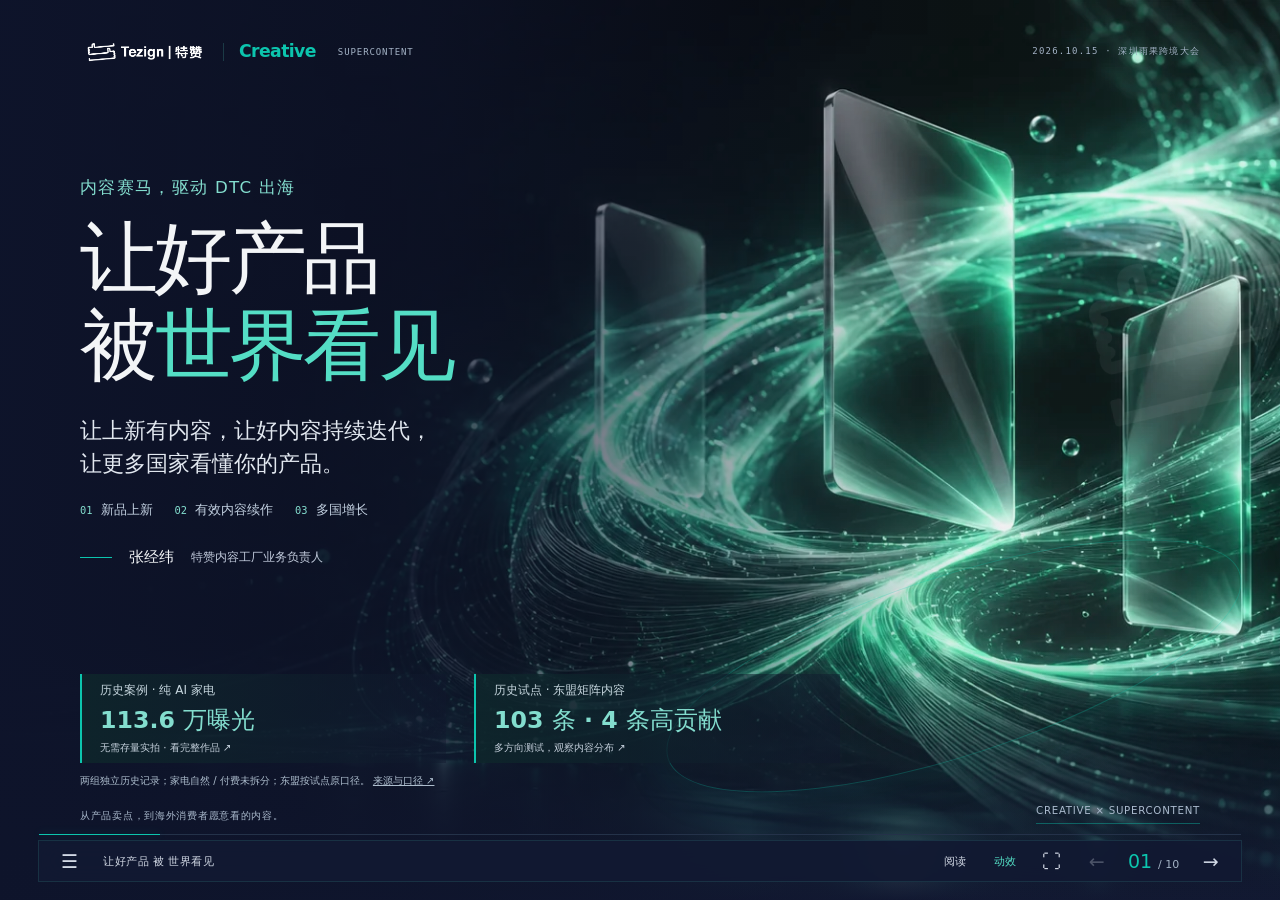
==== index.html @ eff97692 "Upgrade P01 around DTC customer tasks and historical evidence" ====
<!DOCTYPE html>

<html data-content-version="v1.5.0" lang="zh-CN">
<head>
<meta charset="utf-8"/>
<meta content="width=device-width, initial-scale=1, viewport-fit=cover" name="viewport"/>
<meta content="#121932" name="theme-color"/>
<meta content="dark" name="color-scheme"/>
<meta content="特赞 SuperContent：逐页行业证据、真实作品与可检查内容交付；内容核对2026年10月11日。" name="description"/>
<title>让好产品被世界看见｜特赞 SuperContent · TikTok 大会</title>
<link href="./assets/favicon.svg" rel="icon" type="image/svg+xml"/>
<link as="image" href="./assets/hero-tiktok.webp" rel="preload"/>
<link href="./deck.css?v=10.2" rel="stylesheet"/>
<link href="./brand.css?v=13.0" rel="stylesheet"/>
<link href="./p01.css?v=15.0" rel="stylesheet"/>
<script defer="" src="./deck.js?v=10.2"></script>
</head>
<body>
<a class="skip-link" href="#slide-1">进入演示内容</a>
<main aria-label="TikTok 大会演示，共10页" id="deck">
<section aria-label="第1页，封面" class="slide cover active" data-evidence="p01" data-industry-note="DHL 2025：87% 受访电商企业有社交媒体布局；产品需要当地可理解的内容入口。" data-source-ids="s99ecc4c2ac" data-title="让好产品 被 世界看见" id="slide-1">
<img alt="青绿光轨环绕产品展示屏的特赞 Creative 品牌主视觉" class="hero-art" src="./assets/hero-tiktok.webp"/>
<div class="cover-shade"></div><div aria-hidden="true" class="glow-orbit"></div>
<header class="brandline"><span class="wordmark brand-lockup"><img alt="Tezign 特赞" class="tezign-logo" src="./assets/tezign-white.png"/><span class="creative-name">Creative</span><span class="product-name">SUPERCONTENT</span></span><span>2026.10.15 · 深圳雨果跨境大会</span></header>
<div class="cover-copy">
<p class="eyebrow">内容赛马，驱动 DTC 出海</p>
<h1>让好产品<br/>被<span class="lime">世界看见</span></h1>
<p class="cover-sub">让上新有内容，让好内容持续迭代，<br/>让更多国家看懂你的产品。</p>
<ol aria-label="三个客户业务场景" class="cover-stages">
<li><span aria-hidden="true" class="stage-number">01</span><span>新品上新</span></li>
<li><span aria-hidden="true" class="stage-number">02</span><span>有效内容续作</span></li>
<li><span aria-hidden="true" class="stage-number">03</span><span>多国增长</span></li>
</ol>
<div class="speaker"><span aria-hidden="true" class="speaker-line"></span>张经纬 <span>特赞内容工厂业务负责人</span></div>
</div>
<div aria-label="两项独立历史项目证据" class="cover-proof">
<button class="proof-chip" data-case-film="wall-20"><span>历史案例 · 纯 AI 家电</span><strong>113.6 万曝光</strong><small>无需存量实拍 · 看完整作品 ↗</small></button>
<a class="proof-chip" href="#p7"><span>历史试点 · 东盟矩阵内容</span><strong>103 条 · 4 条高贡献</strong><small>多方向测试，观察内容分布 ↗</small></a>
</div>
<p class="cover-source">两组独立历史记录；家电自然 / 付费未拆分；东盟按试点原口径。 <a data-source-link="" href="./sources.html#p01" rel="noopener noreferrer" target="_blank"><u>来源与口径 ↗</u></a></p>
<div class="cover-bottom"><span>从产品卖点，到海外消费者愿意看的内容。</span><span class="cover-tag">CREATIVE × SUPERCONTENT</span></div>
</section>
<section aria-label="第2页，个人与公司介绍" class="slide intro brand-paper" data-evidence="p02" data-industry-note="Adobe 2026：53%受访企业仍采用线性、资源密集的内容流程。" data-source-ids="sacac97afe4" data-title="从产品信息， 到各国可用的成片。" id="slide-2" inert="">
<header class="brandline"><span class="wordmark brand-lockup"><img alt="Tezign 特赞" class="tezign-logo" src="./assets/tezign-white.png"/><span class="creative-name">Creative</span><span class="product-name">SUPERCONTENT</span></span><span>01 / WHO WE ARE</span></header>
<div class="slide-heading"><p class="eyebrow">把产品事实、制作与交接连起来</p><h2>从产品信息，<br/>到各国可用的成片。</h2></div>
<div class="intro-grid"><article class="person"><div aria-hidden="true" class="monogram"><span>JW</span><i></i></div><div><p class="mini-label">YOUR CONTENT PARTNER</p><h3>张经纬</h3><p class="role">特赞内容工厂业务负责人</p><p class="quiet">先看产品与上市节点，<br/>再安排卖点、版本和交付批次。</p></div></article><article class="company"><p class="mini-label">TEZIGN</p><h3>特赞<span>内容科技公司</span></h3><p class="company-statement">团队定脚本，AI 做画面；<br/>品牌确认事实，团队交付版本。</p><div class="capability-line"><span>卖点策划</span><b>↗</b><span>AI 制作</span><b>↗</b><span>本地化检查</span><b>↗</b><span>版本复盘</span></div></article></div>
<div class="evidence-band"><article><span class="case-kicker">真实交付 / 全 AI 家电</span><h3>从产品事实，到获批成片。</h3><p>脚本 → AI 参考图 → 分镜与镜头 → 成片；产品外观、功能与表达由品牌确认。</p><button class="case-link" data-case-film="wall-20">看方向 7 完整作品 ↗</button></article><article><span class="case-kicker">真实交付 / 东盟六国项目</span><h3>按国家、语种和批次交接。</h3><p>六国累计 1,565 条分发记录；逐国登记播放与互动，支持批次复盘。</p><a class="case-link" href="#p5">看项目成绩 ↗</a></article></div>
<p class="closing-line">先对齐产品事实和目标市场，再确认这一批交什么。</p>
<p class="footnote"><br/>Adobe 2026：53%受访企业仍采用线性、资源密集的内容流程。 <a data-source-link="" href="./sources.html#p02" rel="noopener noreferrer" target="_blank"><u>来源与口径 ↗</u></a></p></section>
<section aria-label="第3页，核心问题" class="slide pain" data-evidence="p03" data-industry-note="Adobe 2025：37%受访营销人称付费社媒缺新鲜创意；需提前备好下一批。" data-source-ids="sf70cbce25d sb40da4c445" data-title="产品准备好了， 内容还没跟上。" id="slide-3" inert="">
<header class="brandline"><span class="wordmark brand-lockup"><img alt="Tezign 特赞" class="tezign-logo" src="./assets/tezign-white.png"/><span class="creative-name">Creative</span><span class="product-name">SUPERCONTENT</span></span><span>02 / THE PROBLEM</span></header>
<div class="slide-heading"><p class="eyebrow">上市、更新、换市场：三个具体内容缺口</p><h2>产品准备好了，<br/><span class="lime">内容还没跟上。</span></h2></div>
<div class="pain-list"><article><span class="line-number">01</span><h3>新品上市，实拍未到</h3><p>只拿到产品图和参数，也要先准备使用场景与卖点演示。</p><div class="pain-case"><span class="case-kicker">案例 / 全 AI 家电</span><p>全 AI 家电从产品信息生成场景与镜头；单条记录 113.6 万曝光。</p><button class="case-link" data-case-film="wall-20">看零实拍作品 ↗</button></div></article><article><span class="line-number">02</span><h3>旧素材跑，下一批未到</h3><p>上新和大促继续走，表现下滑时缺少可接替的版本。</p><div class="pain-case"><span class="case-kicker">案例 / 消费电子俄罗斯赛马</span><p>俄罗斯项目七批记录：从耐用性、AI 按键，迭代到图生视频艺术表达。</p><a class="case-link" href="#p9">看七批迭代记录 ↗</a></div></article><article><span class="line-number">03</span><h3>换国家，也换语境</h3><p>字幕能翻译；当地使用场景、兴趣和购买疑问还要重新理解。</p><div class="pain-case"><span class="case-kicker">案例 / 东盟六国试点</span><p>东盟试点把「印尼本土」单列为脚本方向；其中一支记录 54.1 万播放。</p><a class="case-link" href="#p7">看本土脚本赛马 ↗</a></div></article></div>
<p class="closing-line">把产品、国家和上线时间给我们，先列出这一轮的内容缺口。</p><p class="footnote">历史案例不同国家、方向与批次，不构成效果对照；家电自然 / 付费未拆分，东盟试点按原项目口径。<br/>Adobe 2025：37%受访营销人称付费社媒缺新鲜创意；需提前备好下一批。 <a data-source-link="" href="./sources.html#p03" rel="noopener noreferrer" target="_blank"><u>来源与口径 ↗</u></a></p>
</section>
<section aria-label="第4页，全屏海外视频案例墙" class="slide wall-slide" data-evidence="p04" data-industry-note="2024东南亚视频电商占电商GMV的20%（含短视频与直播）。" data-source-ids="s0af126b7a7" data-title="全屏海外成片案例墙" id="slide-4" inert="">
<div aria-label="海外成片自动静音轮播，点击可看单条完整视频" class="video-wall" id="video-wall"></div>
<div class="wall-caption"><span class="wordmark brand-lockup"><img alt="Tezign 特赞" class="tezign-logo" src="./assets/tezign-white.png"/><span class="creative-name">Creative</span><span class="product-name">SUPERCONTENT</span></span><div><span class="wall-light"></span><a data-source-link="" href="./sources.html#p04" rel="noopener noreferrer" style="pointer-events:auto" target="_blank" title="查看本页来源与口径"><span id="wall-count">OVERSEAS WORKS</span></a></div></div>
<button class="wall-resume" hidden="" id="wall-resume">播放案例墙</button>
<p class="wall-hint">21 支真实完整作品 · 素材混剪 / AI 前贴 / 纯 AI<br/><span>点击看成片；动画 110 万为投流播放，家电 113.6 万自然 / 付费未拆分。</span><br/><span>行业背景：2024东南亚视频电商占电商GMV的20%（含短视频与直播）。</span></p>
</section>
<section aria-label="第5页，海外项目成绩" class="slide results" data-evidence="p05" data-industry-note="DHL 2025：64% 受访电商企业已向海外销售；多国交付要落实到国别和语种。" data-source-ids="s99ecc4c2ac" data-title="六国同场推进， 数据逐国复盘。" id="slide-5" inert="">
<header class="brandline"><span class="wordmark brand-lockup"><img alt="Tezign 特赞" class="tezign-logo" src="./assets/tezign-white.png"/><span class="creative-name">Creative</span><span class="product-name">SUPERCONTENT</span></span><span>04 / OVERSEAS EXPERIENCE</span></header>
<div class="slide-heading"><p class="eyebrow">某全球家电品牌 · 东盟六国赛事项目 · 截至 2026.08.17</p><h2>六国同场推进，<br/>数据逐国复盘。</h2></div>
<div class="results-grid"><div class="hero-metric"><p><strong>3,257.3</strong><span>万</span></p><span class="metric-description">项目累计播放 · 自然 / 付费未拆分</span><div aria-hidden="true" class="signal-bars"></div></div><div class="result-side"><div class="metric-row"><strong>6</strong><span>东盟国家</span></div><div class="metric-row"><strong>1,565</strong><span>条分发记录</span></div><div class="metric-row"><strong>15.8<span>万</span></strong><span>累计互动</span></div></div></div>
<div class="evidence-band results-evidence"><article><span class="case-kicker">项目台账 / 六国协同</span><h3>一个总数，拆回每个市场。</h3><p>印尼 1,264.2 万、越南 790.2 万、菲律宾 588.7 万播放；回到国别与批次复盘。</p></article><article><span class="case-kicker">成片级记录 / 全 AI 家电</span><h3>无需存量实拍；单条 113.6 万曝光。</h3><p>方向 7 记录互动 3,519 次；成片级数据单列展示，不与左侧项目总量相加。</p><button class="case-link" data-case-film="wall-20">查看该作品 ↗</button></article></div>
<p class="closing-line">先约定国家、语种与版本目录，再按同一口径回收数据。</p>
<p class="footnote">截至 2026.08.17 的历史项目累计，播放自然 / 付费未拆分；1,565 为分发记录，互动非转化数据，历史结果不构成效果保证。<br/>DHL 2025：64%受访电商企业已向海外销售（19市场调查）。 <a data-source-link="" href="./sources.html#p05" rel="noopener noreferrer" target="_blank"><u>来源与口径 ↗</u></a></p>
</section>
<section aria-label="第6页，开场方法" class="slide hooks brand-paper" data-evidence="p06" data-industry-note="TikTok 2025 广告指南：前 3 秒说明主题，前 6 秒突出钩子。" data-source-ids="sf70cbce25d" data-title="开场给理由， 卖点讲清楚。" id="slide-6" inert="">
<header class="brandline"><span class="wordmark brand-lockup"><img alt="Tezign 特赞" class="tezign-logo" src="./assets/tezign-white.png"/><span class="creative-name">Creative</span><span class="product-name">SUPERCONTENT</span></span><span>05 / THE FIRST FEW SECONDS</span></header>
<div class="slide-heading"><p class="eyebrow">零存量实拍起步 · 三种开场表达</p><h2>开场给理由，<br/><span class="lime">卖点讲清楚。</span></h2></div>
<div class="zero-workflow"><strong>0 存量实拍</strong><span>获批产品事实</span><i>→</i><span>脚本 / AI 参考图</span><i>→</i><span>AI 场景与功能镜头</span><i>→</i><span>审核后成片</span></div>
<div class="hook-grid"><article><button aria-label="观看全AI家电观赛场景案例" class="hook-image case-image" data-case-film="wall-19"><img alt="纯AI家电案例一：观赛场景代入" loading="lazy" src="./assets/wall/wall-19.jpg"/><span>01 / SCENE · 播放 ↗</span></button><h3>先让人认出使用场景</h3><p>场景代入 → 家电功能 → 品牌收尾；先回答「在哪里用」。</p><p class="case-metric"><strong>44.3 万</strong>曝光 · 1,175 次互动</p></article><article><button aria-label="观看全AI家电方向7案例" class="hook-image case-image" data-case-film="wall-20"><img alt="纯AI家电案例二：生活场景与产品功能" loading="lazy" src="./assets/wall/wall-20.jpg"/><span>02 / BENEFIT · 播放 ↗</span></button><h3>把一个产品利益演出来</h3><p>生活场景 → 空调 / 电视 / 冰箱功能；把卖点放进可理解的情境。</p><p class="case-metric"><strong>113.6 万</strong>曝光 · 3,519 次互动</p></article><article><button aria-label="观看全AI家电悬念开场案例" class="hook-image case-image" data-case-film="wall-21"><img alt="纯AI家电案例三：悬念开场与功能演示" loading="lazy" src="./assets/wall/wall-21.jpg"/><span>03 / CURIOSITY · 播放 ↗</span></button><h3>悬念最后落在功能上</h3><p>悬念开场 → 产品功能 → 品牌收尾；让好奇心接上一个具体卖点。</p><p class="case-metric"><strong>63.8 万</strong>曝光 · 1,106 次互动</p></article></div>
<p class="closing-line">同一卖点先试不同开场，回收观看数据后再决定保留哪种。</p>
<p class="footnote">三支不同作品，家电自然 / 付费未拆分，无同条件开场对照。零素材指无需存量实拍；产品外观、功能与表达仍需品牌确认。<br/>TikTok 2025广告指南：前3秒说主题、前6秒给钩子；是制作建议。 <a data-source-link="" href="./sources.html#p06" rel="noopener noreferrer" target="_blank"><u>来源与口径 ↗</u></a></p>
</section>
<section aria-label="第7页，内容验证方法" class="slide method brand-paper" data-evidence="p07" data-industry-note="TikTok 2025 付费指南：每广告组建议 3–5 种明显不同创意；用测试逐步优化。" data-source-ids="sf70cbce25d" data-title="4 条内容 贡献 90.69%， 下一轮要看清分布。" id="slide-7" inert="">
<header class="brandline"><span class="wordmark brand-lockup"><img alt="Tezign 特赞" class="tezign-logo" src="./assets/tezign-white.png"/><span class="creative-name">Creative</span><span class="product-name">SUPERCONTENT</span></span><span>06 / TEST BEFORE SCALE</span></header>
<div class="slide-heading"><p class="eyebrow">赛马不是押一条 · 让逐条反馈决定下一批</p><h2><span class="lime">4 条内容</span>贡献 90.69%，<br/>下一轮要看清分布。</h2></div>
<div class="method-grid"><div class="sample-visual"><div aria-label="103条发布记录，其中4条贡献90.69%曝光" class="sample-dots" id="sample-dots"></div><p><span class="dot-key"></span>4 条高贡献内容<span class="sample-total">/ 103 条发布记录</span></p><div class="race-winners"><article><span>印尼 · 本土脚本</span><strong>540,693</strong><small>播放</small></article><article><span>印尼 · 高燃快剪</span><strong>412,325</strong><small>播放</small></article><article><span>泰国 · 宏大叙事</span><strong>35,261</strong><small>播放</small></article><article><span>越南 · 硬核科技</span><strong>35,100</strong><small>播放</small></article></div></div><div class="method-steps"><article><span>01</span><div><h3>先定测试问题</h3><p>围绕同一产品，把本土场景、快剪、科技和叙事分成不同方向。</p></div></article><article><span>02</span><div><h3>统一比较窗口</h3><p>记录国家、账号与发布时间；下一轮把自然与付费数据分列。</p></div></article><article><span>03</span><div><h3>看分布，不只看均值</h3><p>103 条中，其余 99 条合计 10.51 万播放；逐条看差异，再判断方向。</p></div></article><article><span>04</span><div><h3>复用结构，再测变体</h3><p>把高贡献表达列入下一批，再分别改变开场、场景或节奏继续测。</p></div></article></div></div>
<p class="closing-line">先在一个国家拿到可比较的反馈，再决定扩量和本地化。</p>
<p class="footnote">2026.05.25–28六国矩阵试点，原记录标自然流；逐条付费明细未核验，非因果对照。 TikTok 2025指南建议多方向测试。 <a data-source-link="" href="./sources.html#p07" rel="noopener noreferrer" target="_blank"><u>来源与口径 ↗</u></a></p>
</section>
<section aria-label="第8页，9800元入门套餐，现场95折9310元" class="slide offer offer-starter" data-evidence="p08" data-industry-note="Google 2025.05 已将 Veo 图生视频引入 Merchant Center；产品图正在成为视频制作入口。" data-source-ids="s0834cd0a09" data-title="入门试单" id="slide-8" inert="">
<header class="brandline"><span class="wordmark brand-lockup"><img alt="Tezign 特赞" class="tezign-logo" src="./assets/tezign-white.png"/><span class="creative-name">Creative</span><span class="product-name">SUPERCONTENT</span></span><span>07 / CONFERENCE OFFER</span></header>
<div class="offer-grid"><div class="offer-copy"><p class="eyebrow">OFFER 01 / CREATIVE STARTER</p><h2>入门试单</h2><p class="offer-promise">先选一个产品、一个市场，<br/>把首轮内容任务做清楚。</p><div class="offer-lines"><p><span>01</span>确定卖点、目标国家与首轮方向</p><p><span>02</span>脚本确认后制作样片与测试版本</p><p><span>03</span>品牌验收成片、语种与版本目录</p></div><p class="offer-fit">适合：首次试 AI 内容；请带产品图 / 参数、目标市场与上线时间。</p><div class="offer-case"><button aria-label="观看入门路径参考作品" class="offer-case-thumb" data-case-film="wall-20"><img alt="纯AI家电方向7成片" loading="lazy" src="./assets/wall/wall-20.jpg"/><span>播放 ↗</span></button><div><span class="case-kicker">制作路径参考 / 全 AI 家电</span><h3>零实拍起步，也从产品事实开始。</h3><p>家电方向 7 参考：产品信息 → 脚本 → AI 镜头 → 成片；113.6 万曝光为历史记录，非本档预期。</p></div></div></div><div class="price-panel"><span class="discount-pill">大会现场签约 · 95 折</span><p class="original-price">套餐价 <del>¥9,800</del></p><p class="price"><span>¥</span>9,310</p><p class="saving">现场立省 ¥490</p><div class="price-rule"></div><p class="price-note">先确认首轮交付物，<br/>再决定下一轮投入。</p><a class="contact-cta" href="mailto:zhangjingwei@tezign.com?subject=Creative%20Starter%20%E5%A4%A7%E4%BC%9A%E7%AD%BE%E7%BA%A6%E5%92%A8%E8%AF%A2">现场咨询 · 确认项目范围 <span>↗</span></a></div></div>
<p class="footnote offer-footnote">展示价对应本档合作方向，具体履约清单按双方报价确认。案例示范制作路径，非本档客户或效果承诺。具体条数、国家、语种、修改轮次、周期、媒体范围及税费，以双方确认的报价单为准。<br/>Google 2025将图生视频引入Merchant Center；产品图也能成为制作入口。 <a data-source-link="" href="./sources.html#p08" rel="noopener noreferrer" target="_blank"><u>来源与口径 ↗</u></a></p>
</section>
<section aria-label="第9页，29800元主推套餐，现场95折28310元" class="slide offer offer-sprint" data-evidence="p09" data-industry-note="Lenovo 2024举例：4产品×8渠道×4语言×3版本，需要384项活动素材。" data-source-ids="sf70cbce25d s91e0317dcb" data-title="持续迭代" id="slide-9" inert="">
<header class="brandline"><span class="wordmark brand-lockup"><img alt="Tezign 特赞" class="tezign-logo" src="./assets/tezign-white.png"/><span class="creative-name">Creative</span><span class="product-name">SUPERCONTENT</span></span><span>08 / CONFERENCE OFFER</span></header>
<div class="offer-grid"><div class="offer-copy"><p class="eyebrow">OFFER 02 / AIGC SPRINT <span class="recommend">主推推荐</span></p><h2>持续迭代</h2><p class="offer-promise">把下一批内容，<br/>接到这一批的反馈上。</p><div class="offer-lines"><p><span>01</span>按获批卖点与排期，分批交付成片</p><p><span>02</span>改变开场、场景或节奏，保留版本差异</p><p><span>03</span>登记反馈，形成保留 / 重做清单</p></div><p class="offer-fit">适合：持续上新或大促，并能授权回传数据的团队。</p><div class="offer-case text-case"><div><span class="case-kicker">迭代路径参考 / 消费电子俄罗斯七批赛马</span><h3>七批迭代，持续更换卖点与表达。</h3><p>耐用性 → AI 按键 → 艺术表达；第六批 TOP 记录 140 万总播放，由下列两类记录构成。</p><div class="split-metrics"><span>自然字段 <strong>71,034</strong></span><span>加热字段 <strong>1,328,966</strong></span></div></div></div></div><div class="price-panel"><span class="discount-pill">大会现场签约 · 95 折</span><p class="original-price">套餐价 <del>¥29,800</del></p><p class="price"><span>¥</span>28,310</p><p class="saving">现场立省 ¥1,490</p><div class="price-rule"></div><p class="price-note">先把反馈表对齐，<br/>再把下一批方向排出来。</p><a class="contact-cta" href="mailto:zhangjingwei@tezign.com?subject=AIGC%20Sprint%20%E5%A4%A7%E4%BC%9A%E7%AD%BE%E7%BA%A6%E5%92%A8%E8%AF%A2">现场咨询 · 确认项目范围 <span>↗</span></a></div></div>
<p class="footnote offer-footnote">展示价对应本档合作方向，具体履约清单按双方报价确认。案例为迭代路径参考；自然与加热为最终构成，非投流前后对照。反馈以获授权数据为基础；条数、周期、修改轮次、媒体与税费按报价单确认。<br/>Lenovo 2024举例：4产品×8渠道×4语言×3版本，需要384项活动素材。 <a data-source-link="" href="./sources.html#p09" rel="noopener noreferrer" target="_blank"><u>来源与口径 ↗</u></a></p>
</section>
<section aria-label="第10页，49800元组合套餐，现场95折47310元" class="slide offer offer-growth" data-evidence="p10" data-industry-note="2024 TikTok 发布多语 AI 配音；2026.08 指南仍要求审校译文、发布前审核。" data-source-ids="sb2e9260e81 sdd35d04c51" data-title="多国协同" id="slide-10" inert="">
<header class="brandline"><span class="wordmark brand-lockup"><img alt="Tezign 特赞" class="tezign-logo" src="./assets/tezign-white.png"/><span class="creative-name">Creative</span><span class="product-name">SUPERCONTENT</span></span><span>09 / CONFERENCE OFFER</span></header>
<div class="offer-grid"><div class="offer-copy"><p class="eyebrow">OFFER 03 / GROWTH PILOT</p><h2>多国协同</h2><p class="offer-promise">从一国验证开始，<br/>逐步扩到获批目标市场。</p><div class="offer-lines"><p><span>01</span>确定首个市场与后续扩展顺序</p><p><span>02</span>按国别适配场景、语种与字幕</p><p><span>03</span>交接版本目录，按反馈规划下一批</p></div><div class="gift"><span>现场加赠</span><p>1 个月内容洞察分析报告服务</p></div><p class="offer-fit">适合：已有验证方向，准备增加目标市场的团队。</p><div class="offer-case text-case"><div><span class="case-kicker">协同路径参考 / 东盟六国实际分发</span><h3>六国协同，落在版本与批次管理。</h3><div class="country-versions"><span>印尼 <b>314</b></span><span>泰国 <b>314</b></span><span>马来西亚 <b>312</b></span><span>新加坡 <b>209</b></span><span>越南 <b>208</b></span><span>菲律宾 <b>208</b></span></div><p>六国共 1,565 条分发记录；这些数不代表 1,565 支独立母片，也不代表本档交付量。</p></div></div></div><div class="price-panel"><span class="discount-pill">大会现场签约 · 95 折</span><p class="original-price">套餐价 <del>¥49,800</del></p><p class="price"><span>¥</span>47,310</p><p class="saving">现场立省 ¥2,490 · 可叠加赠送服务</p><div class="price-rule"></div><p class="price-note">张经纬 · 特赞内容工厂<br/><a href="mailto:zhangjingwei@tezign.com">zhangjingwei@tezign.com</a></p><a class="contact-cta" href="mailto:zhangjingwei@tezign.com?subject=Growth%20Pilot%20%E5%A4%A7%E4%BC%9A%E7%AD%BE%E7%BA%A6%E5%92%A8%E8%AF%A2">现场咨询 · 选择你的第一轮任务 <span>↗</span></a></div></div>
<p class="footnote offer-footnote">展示价对应本档合作方向，具体履约清单按双方报价确认。案例为截至 2026.08.17 的分发记录。条数、国家、语种、审校、周期、媒体及税费按报价单确认；赠送报告服务的范围与启动日一并约定。<br/>2024 TikTok推出10+语种AI配音；2026操作指南仍要求审阅译文。 <a data-source-link="" href="./sources.html#p10" rel="noopener noreferrer" target="_blank"><u>来源与口径 ↗</u></a></p>
</section>
</main>
<nav aria-label="演示控制" class="deck-controls"><button aria-label="打开页面目录" id="contents-button" title="页面目录">☰</button><span class="control-title" id="control-title">让好产品被世界看见</span><div class="controls-right"><button id="mode-button" title="切换阅读和演示模式">阅读</button><button aria-label="关闭动效" aria-pressed="true" id="motion-button" title="动效（M）">动效</button><button aria-label="进入全屏" id="fullscreen-button" title="全屏（F）">⛶</button><button aria-label="上一页" id="prev-button">←</button><span class="page-counter"><b id="page-number">01</b><span>/ 10</span></span><button aria-label="下一页" id="next-button">→</button></div><div class="deck-progress"><i id="deck-progress"></i></div></nav>
<dialog id="contents-dialog"><div class="dialog-top"><h2>10 页 · 海外内容增长</h2><button aria-label="关闭目录" data-close="contents-dialog">×</button></div><ol id="contents-list"></ol></dialog>
<dialog id="video-dialog"><div class="dialog-top"><span id="film-label">海外成片</span><button aria-label="关闭视频" data-close="video-dialog">×</button></div><video controls="" id="single-video" playsinline="" preload="none"></video></dialog>
<div aria-live="polite" class="sr-only" id="status"></div>
<noscript><style>.slide{display:flex!important;position:relative!important;min-height:100vh;height:auto!important}body{overflow:auto!important}.deck-controls{display:none}</style>视频案例墙需要开启 JavaScript；其余10页内容可直接阅读。</noscript>
</body>
</html>
---- deck.css ----
@charset "UTF-8";
:root{--bg:#060b08;--text:#edf4ee;--muted:#91a798;--lime:#c5ff56;--green:#48ec9a;--rule:rgba(174,230,183,.18);font-family:"PingFang SC","Microsoft YaHei",system-ui,sans-serif;color:var(--text);background:var(--bg);font-synthesis:none}
*{box-sizing:border-box}body{margin:0;overflow:hidden}button,a{-webkit-tap-highlight-color:transparent}button{font:inherit;color:inherit;cursor:pointer}a{color:inherit;text-decoration:none}button:focus-visible,a:focus-visible{outline:2px solid var(--lime);outline-offset:5px}button:disabled{opacity:.3;cursor:default}button[hidden]{display:none!important}h1,h2,h3,p{margin:0}button{border:0;background:none}.lime{color:var(--lime)}
.slide{position:absolute;inset:0;display:none;flex-direction:column;height:100svh;min-height:620px;padding:clamp(24px,4vh,52px) clamp(32px,6.25vw,130px) 84px;background:radial-gradient(ellipse at 100% 65%,rgba(52,128,76,.13),transparent 52%),var(--bg);overflow:hidden;isolation:isolate}.slide.active{display:flex;animation:slide-in .55s cubic-bezier(.16,1,.3,1)}.slide:after{content:"";position:absolute;width:60vw;height:60vw;right:-43vw;top:0;border:1px solid rgba(143,217,83,.13);border-radius:50%;box-shadow:0 0 120px rgba(115,237,82,.04);pointer-events:none;z-index:-1}.brandline{display:flex;justify-content:space-between;gap:20px;align-items:center;font-size:clamp(10px,.75vw,14px);letter-spacing:.12em;color:var(--muted);position:relative;z-index:2}.wordmark{font-size:clamp(12px,.9vw,17px);font-weight:650;letter-spacing:.06em;color:#e4ece4}.brand-divider{padding:0 14px;color:var(--lime)}.slide-heading{margin-top:clamp(25px,5vh,62px);margin-bottom:clamp(20px,4vh,45px)}.eyebrow{font-size:clamp(11px,.9vw,16px);font-weight:500;letter-spacing:.1em;color:var(--green);margin-bottom:clamp(12px,1.7vh,24px)}h2{font-size:clamp(30px,3.25vw,64px);line-height:1.23;font-weight:600;letter-spacing:-.035em}.closing-line{margin-top:auto;padding-top:22px;font-size:clamp(17px,1.4vw,27px);line-height:1.45;color:#dce8db}.closing-line:before{content:"↗";color:var(--lime);margin-right:18px}.footnote{font-size:clamp(10px,.7vw,13px);line-height:1.6;color:#829487;margin-top:12px;max-width:1200px}
.cover{background:#020703}.hero-art{position:absolute;inset:0;width:100%;height:100%;object-fit:cover;object-position:center;z-index:-3}.cover-shade{position:absolute;inset:0;background:linear-gradient(90deg,rgba(2,8,4,.94),rgba(2,8,4,.75) 33%,rgba(2,8,4,.08) 70%),linear-gradient(0deg,#020703 0%,transparent 25%);z-index:-2}.cover-copy{margin-top:auto;margin-bottom:auto;padding-top:20px}.cover-copy .eyebrow{color:var(--lime);font-size:clamp(12px,1vw,18px);letter-spacing:.15em}.cover h1{font-size:clamp(58px,6.25vw,120px);line-height:1.15;font-weight:600;letter-spacing:-.055em}.cover-sub{font-size:clamp(20px,1.65vw,32px);font-weight:400;margin-top:28px}.speaker{font-size:clamp(14px,1vw,20px);display:flex;align-items:center;gap:17px;margin-top:clamp(28px,5vh,55px)}.speaker span:last-child{color:#afc3ae;font-size:.8em}.speaker-line{width:32px;height:1px;background:var(--lime)}.cover-bottom{display:flex;justify-content:space-between;align-items:end;color:#a1bca0;font-size:clamp(10px,.7vw,14px);line-height:1.7;letter-spacing:.07em}.cover-tag{padding-bottom:4px;border-bottom:1px solid rgba(177,246,117,.4)}.glow-orbit{position:absolute;right:2%;bottom:16%;width:47%;height:20%;border:1px solid rgba(178,254,125,.15);border-radius:50%;box-shadow:0 0 55px rgba(157,255,96,.07);transform:rotate(-18deg);z-index:-1;animation:orbit-pulse 8s ease-in-out infinite}
.intro-grid{display:grid;grid-template-columns:1fr 1.1fr;gap:5vw;align-items:center;flex:1;padding-bottom:26px}.person{display:flex;gap:clamp(20px,2vw,45px);align-items:center}.monogram{position:relative;flex-shrink:0;width:clamp(120px,13vw,240px);aspect-ratio:1;display:grid;place-content:center;border:1px solid rgba(193,255,133,.2);border-radius:50%;background:radial-gradient(ellipse at 65% 20%,rgba(80,216,121,.14),transparent 65%)}.monogram span{font-size:clamp(45px,4.7vw,90px);font-weight:300;color:var(--lime);letter-spacing:-.06em}.monogram i{position:absolute;inset:12px;border-radius:50%;border:1px dashed rgba(193,255,133,.14);animation:spin 70s linear infinite}.mini-label{font-size:clamp(10px,.72vw,14px);letter-spacing:.12em;color:var(--muted);margin-bottom:16px}.person h3{font-size:clamp(32px,3vw,60px);letter-spacing:-.04em}.role{font-size:clamp(14px,1.1vw,22px);color:var(--lime);margin-top:16px}.quiet{font-size:clamp(14px,1.1vw,21px);line-height:1.8;color:var(--muted);margin-top:26px}.company{border-left:1px solid var(--rule);padding-left:4vw}.company h3{font-size:clamp(38px,3.6vw,72px);font-weight:550;line-height:1.2}.company h3 span{display:block;font-size:.34em;font-weight:400;letter-spacing:.04em;color:var(--muted);margin-top:17px}.company-statement{font-size:clamp(20px,1.7vw,34px);line-height:1.55;margin-top:28px}.capability-line{display:flex;align-items:center;gap:1vw;margin-top:30px;font-size:clamp(12px,.9vw,18px)}.capability-line b{color:var(--lime);font-weight:400}
.pain .slide-heading{margin-bottom:2vh}.pain h2{font-size:clamp(42px,4.5vw,87px)}.pain-list{display:grid;grid-template-columns:repeat(3,1fr);gap:40px;margin-top:auto;margin-bottom:auto}.pain-list article{padding-top:24px;border-top:1px solid var(--rule)}.line-number{display:block;font-size:14px;color:var(--green);letter-spacing:.12em;margin-bottom:25px}.pain-list h3{font-size:clamp(23px,1.9vw,37px);font-weight:500;letter-spacing:-.04em}.pain-list p{font-size:clamp(15px,1.2vw,23px);line-height:1.65;margin-top:16px;color:var(--muted);max-width:340px}
.wall-slide{padding:0;min-height:0;background:#030604}.wall-slide:after{display:none}.video-wall{position:absolute;inset:0;display:grid;grid-template-columns:repeat(10,minmax(0,1fr));grid-template-rows:repeat(2,minmax(0,1fr));gap:3px}.wall-tile{position:relative;overflow:hidden;padding:0;display:block;background:#0d1810;min-width:0;min-height:0}.wall-tile img,.wall-tile video{position:absolute;inset:0;width:100%;height:100%;object-fit:cover}.wall-tile video{opacity:0;transition:opacity .5s}.wall-tile.is-playing video{opacity:1}.wall-tile:after{content:"↗";position:absolute;right:10px;bottom:10px;color:white;font-size:18px;opacity:0;text-shadow:0 2px 8px #000;transition:opacity .2s}.wall-tile:hover:after,.wall-tile:focus-visible:after{opacity:1}.wall-tile:focus-visible{outline-offset:-3px;z-index:2}.wall-caption{position:absolute;left:0;right:0;top:0;padding:26px 35px 55px;display:flex;justify-content:space-between;align-items:center;background:linear-gradient(#000b,transparent);pointer-events:none;font-size:12px;letter-spacing:.12em}.wall-caption>div{display:flex;gap:9px;align-items:center}.wall-light{width:6px;height:6px;box-shadow:0 0 14px #baff3c;background:var(--lime);border-radius:100%}.wall-hint{position:absolute;left:35px;bottom:75px;font-size:12px;color:#fff;text-shadow:0 1px 6px #000;pointer-events:none}.wall-resume{position:absolute;left:50%;top:50%;transform:translate(-50%,-50%);background:#071309dc;color:var(--lime);border:1px solid var(--lime);border-radius:40px;padding:15px 26px;font-size:17px;z-index:4}
.results .slide-heading{margin-bottom:1.5vh}.results-grid{display:grid;grid-template-columns:1.8fr 1fr;gap:6vw;align-items:center;flex:1;margin-top:12px}.hero-metric{position:relative;padding-right:40px}.hero-metric>p{font-family:system-ui,sans-serif;letter-spacing:-.07em;white-space:nowrap;line-height:1.1}.hero-metric strong{font-size:clamp(64px,7.6vw,145px);font-weight:500}.hero-metric>p>span{font-size:clamp(28px,3vw,58px);margin-left:10px;color:var(--lime);letter-spacing:0}.metric-description{display:block;font-size:clamp(17px,1.4vw,27px);color:var(--muted);margin-top:12px}.signal-bars{display:flex;align-items:end;gap:7px;height:55px;margin-top:30px}.signal-bars i{flex:1;max-width:13px;background:linear-gradient(0deg,rgba(58,236,146,.08),rgba(185,255,89,.65));border-radius:2px 2px 0 0;transform-origin:bottom;animation:bar-in 1s ease both}.metric-row{display:flex;align-items:baseline;gap:30px;border-top:1px solid var(--rule);padding:14px 0}.metric-row strong{font-family:system-ui,sans-serif;font-size:clamp(34px,3.7vw,68px);font-weight:450;letter-spacing:-.06em;min-width:48%}.metric-row strong span{font-size:.5em;color:var(--lime);margin-left:4px}.metric-row>span{font-size:clamp(14px,1.1vw,22px);color:var(--muted)}
.hooks .slide-heading{margin-bottom:24px}.hooks h2{font-size:clamp(30px,3.05vw,59px)}.hook-grid{display:grid;grid-template-columns:repeat(3,1fr);gap:2.3vw;flex:1;min-height:0}.hook-grid article{min-height:0;display:flex;flex-direction:column}.hook-image{position:relative;flex:1;min-height:120px;max-height:37vh;overflow:hidden;background:#162219}.hook-image img{width:100%;height:100%;object-fit:cover;object-position:50% 32%;display:block;filter:saturate(.8)}.hook-image:after{content:"";position:absolute;inset:0;background:linear-gradient(transparent 60%,#000a)}.hook-image>span{position:absolute;left:20px;bottom:17px;z-index:1;font-size:12px;letter-spacing:.08em;color:white}.hook-grid h3{font-size:clamp(19px,1.5vw,29px);font-weight:500;margin-top:20px}.hook-grid p{font-size:clamp(13px,1vw,19px);line-height:1.65;color:var(--muted);margin-top:10px}.hooks .closing-line{margin-top:25px}
.method .slide-heading{margin-bottom:2vh}.method-grid{display:grid;grid-template-columns:1.1fr 1fr;gap:8vw;flex:1;align-items:center;margin-top:10px}.sample-dots{display:grid;grid-template-columns:repeat(13,minmax(0,1fr));gap:clamp(5px,.6vw,12px);max-width:500px}.sample-dots i{display:block;aspect-ratio:1;background:#172a1d;border:1px solid rgba(147,220,168,.08);border-radius:3px}.sample-dots i.winner{background:var(--lime);box-shadow:0 0 20px rgba(186,255,60,.28)}.sample-visual>p{display:flex;align-items:center;gap:9px;font-size:clamp(12px,.85vw,17px);margin-top:20px;color:var(--lime)}.dot-key{width:8px;height:8px;background:var(--lime);border-radius:2px}.sample-total{color:var(--muted);margin-left:8px}.method-steps article{display:flex;gap:25px;padding:12px 0;border-top:1px solid var(--rule)}.method-steps article>span{color:var(--green);font-size:12px;letter-spacing:.08em;padding-top:6px}.method-steps h3{font-size:clamp(19px,1.55vw,30px);font-weight:500}.method-steps p{font-size:clamp(12px,1vw,19px);line-height:1.6;color:var(--muted);margin-top:7px}
.offer:before{content:"";position:absolute;right:-25%;top:-35%;width:70vw;height:80vw;border-radius:50%;border:1px solid rgba(203,255,70,.12);box-shadow:0 0 140px rgba(83,212,103,.05);z-index:-1}.offer-sprint{background:radial-gradient(ellipse at 80% 55%,rgba(130,219,43,.17),transparent 55%),var(--bg)}.offer-grid{display:grid;grid-template-columns:1.15fr 1fr;gap:8vw;flex:1;align-items:center;padding-top:20px;padding-bottom:10px}.offer h2{font-size:clamp(46px,4.7vw,90px);font-weight:550;line-height:1.2}.offer-promise{font-size:clamp(23px,2.1vw,40px);line-height:1.5;color:#bed0bd;margin-top:20px}.offer-lines{margin-top:30px}.offer-lines p{display:flex;gap:19px;padding:13px 0;font-size:clamp(14px,1.2vw,23px);line-height:1.5;border-top:1px solid var(--rule)}.offer-lines p span{font:12px system-ui;color:var(--green);padding-top:4px}.offer-fit{margin-top:20px;font-size:clamp(12px,.9vw,17px);line-height:1.6;color:var(--muted)}.price-panel{position:relative;padding:clamp(25px,2.7vw,55px);border:1px solid rgba(201,255,106,.24);background:linear-gradient(140deg,rgba(94,165,78,.11),rgba(12,24,16,.42));box-shadow:0 0 60px rgba(83,232,83,.035)}.price-panel:before{content:"";position:absolute;height:2px;left:0;right:0;top:-1px;background:linear-gradient(90deg,transparent,var(--lime),transparent)}.discount-pill{display:inline-block;color:var(--lime);border:1px solid rgba(193,255,63,.3);padding:9px 13px;font-size:clamp(11px,.85vw,16px);letter-spacing:.08em;border-radius:2px}.original-price{margin-top:30px;color:var(--muted);font-size:clamp(14px,1.1vw,22px)}.original-price del{margin-left:7px}.price{font-family:system-ui,sans-serif;font-weight:500;letter-spacing:-.065em;font-size:clamp(62px,5.8vw,113px);line-height:1.3;color:var(--lime);white-space:nowrap}.price>span{font-size:.37em;vertical-align:baseline;margin-right:10px}.saving{font-size:clamp(12px,.95vw,18px);color:#b7ccb5;line-height:1.6}.price-rule{height:1px;background:var(--rule);margin:27px 0}.price-note{font-size:clamp(17px,1.35vw,26px);line-height:1.6;color:#cdddc9}.price-note a{font-size:.68em;color:var(--muted)}.contact-cta{display:flex;justify-content:space-between;gap:10px;padding-top:28px;font-size:clamp(13px,1.05vw,20px);color:var(--lime);line-height:1.5}.contact-cta span{font-size:22px}.recommend{margin-left:10px;display:inline-block;color:#060b08;background:var(--lime);padding:5px 7px;font-size:11px;letter-spacing:0}.gift{display:flex;align-items:center;gap:15px;margin-top:20px}.gift>span{color:var(--lime);font-size:11px;border:1px solid #61872e;padding:6px 8px;white-space:nowrap}.gift p{font-size:clamp(13px,1vw,19px);line-height:1.5}.offer-footnote{margin-top:6px}
.deck-controls{position:fixed;left:clamp(18px,3vw,50px);right:clamp(18px,3vw,50px);bottom:18px;height:40px;display:flex;align-items:center;gap:16px;z-index:10;color:#adbdab;font-size:12px}.deck-controls>button,.controls-right button{min-width:36px;height:36px;display:grid;place-content:center;border-radius:3px;font-size:19px}.controls-right button:hover,.deck-controls>button:hover{color:var(--lime);background:#14301c}.controls-right{margin-left:auto;display:flex;gap:9px;align-items:center}.controls-right #mode-button{font-size:11px;min-width:42px;color:#a3b09e}.control-title{font-size:11px;letter-spacing:.04em}.page-counter{display:flex;align-items:baseline;gap:6px;min-width:60px;justify-content:center;font-family:system-ui;font-size:11px}.page-counter b{font-size:19px;font-weight:450;color:var(--lime)}.page-counter>span{color:#829381}.deck-progress{position:absolute;top:-7px;left:0;right:0;height:1px;background:#233226}.deck-progress i{display:block;width:10%;height:1px;background:var(--lime);transition:width .35s ease;box-shadow:0 0 10px #baff3c55}body.wall-active .deck-controls{background:#050905ad;padding:0 10px;border-radius:3px;color:#fff}body.wall-active .deck-progress{background:#ffffff30}body.wall-active .control-title{color:#d5e6d2}
dialog{border:1px solid #2e5335;border-radius:8px;background:#0a150f;color:var(--text);padding:26px;box-shadow:0 30px 100px #0009;max-width:92vw;max-height:88svh}dialog::backdrop{background:#000b;backdrop-filter:blur(10px)}.dialog-top{display:flex;align-items:center;justify-content:space-between;gap:30px;padding-bottom:18px}.dialog-top h2{font-size:20px}.dialog-top>button{font-size:28px;width:40px;height:40px}.dialog-top>button:hover{color:var(--lime)}#contents-dialog{width:600px}#contents-list{list-style:none;padding:0;margin:0}#contents-list li{border-top:1px solid var(--rule)}#contents-list button{width:100%;text-align:left;padding:15px 4px;font-size:15px;display:flex;gap:25px}#contents-list button span{font:12px system-ui;color:var(--green)}#contents-list button[aria-current="page"],#contents-list button:hover{color:var(--lime)}#video-dialog{width:min(94vw,1050px);padding:15px 20px}#single-video{display:block;width:100%;height:calc(80svh - 70px);object-fit:contain;background:#000}.sr-only,.skip-link{position:absolute;width:1px;height:1px;padding:0;margin:-1px;overflow:hidden;clip:rect(0,0,0,0);white-space:nowrap;border:0}.skip-link:focus{position:fixed;top:10px;left:10px;clip:auto;width:auto;height:auto;margin:0;padding:10px;background:var(--bg);z-index:100}
@keyframes slide-in{from{opacity:0;transform:translateY(12px)}to{opacity:1;transform:none}}@keyframes orbit-pulse{50%{opacity:.45;transform:rotate(-18deg) scale(.94)}}@keyframes spin{to{transform:rotate(360deg)}}@keyframes bar-in{from{transform:scaleY(.05)}to{transform:scaleY(1)}}
body.read-mode{overflow:auto}.read-mode .slide{position:relative;display:flex;height:auto;min-height:100svh;padding-bottom:85px;border-bottom:1px solid #193322;animation:none}.read-mode .wall-slide{height:100svh;min-height:600px}.read-mode .deck-controls{background:#060d09e8;padding:0 10px;backdrop-filter:blur(12px);border:1px solid #203323;border-radius:3px}.read-mode .deck-progress{top:-1px}.read-mode .results-grid,.read-mode .intro-grid,.read-mode .method-grid,.read-mode .offer-grid{min-height:420px}.read-mode .hook-grid{min-height:390px}.read-mode .hook-image{max-height:360px}.read-mode .closing-line{margin-top:32px}
@media(max-height:760px) and (min-width:901px){.slide{min-height:540px;padding-top:25px;padding-bottom:76px}.slide-heading{margin-top:28px;margin-bottom:20px}h2{font-size:clamp(30px,3vw,53px)}.offer h2{font-size:57px}.offer-grid{padding-top:12px;gap:7vw}.offer-promise{font-size:27px;margin-top:14px}.offer-lines{margin-top:20px}.offer-lines p{padding:10px 0}.price-panel{padding:25px 35px}.original-price{margin-top:22px}.price{font-size:76px}.price-rule{margin:20px 0}.price-note{font-size:21px}.contact-cta{padding-top:18px}.gift{margin-top:13px}.offer-fit{margin-top:13px}.cover h1{font-size:clamp(60px,6vw,94px)}.hook-grid h3{margin-top:14px}.hook-image{max-height:29vh}.closing-line{padding-top:13px}}
@media(max-width:1100px) and (min-width:901px){.intro-grid{gap:3vw}.person{gap:22px}.monogram{width:125px}.person h3{font-size:37px}.role{font-size:14px}.company{padding-left:3vw}.company-statement{font-size:22px}.company h3{font-size:42px}.pain-list{gap:25px}.pain-list h3{font-size:24px}.results-grid{gap:4vw}.hero-metric strong{font-size:85px}.offer-grid{gap:5vw}.price{font-size:75px}.offer-lines p{font-size:16px}}
@media(max-width:900px){body{overflow:auto}.slide{padding:30px 25px 80px;min-height:100svh;height:auto;overflow:visible}.brandline{font-size:9px;letter-spacing:.02em;gap:12px}.wordmark{font-size:11px;letter-spacing:.02em}.brandline>span:last-child{font-size:8px;text-align:right}.slide-heading{margin-top:45px;margin-bottom:30px}.eyebrow{font-size:11px;letter-spacing:.05em}h2{font-size:34px;line-height:1.35}.closing-line{font-size:18px;margin-top:30px;line-height:1.6}.closing-line:before{margin-right:10px}.footnote{font-size:11px;margin-top:15px}.cover{height:100svh;min-height:650px;overflow:hidden}.hero-art{object-position:65% 50%}.cover-shade{background:linear-gradient(180deg,rgba(2,8,4,.4),rgba(2,8,4,.85) 52%,rgba(2,8,4,.86)),linear-gradient(90deg,#02070380,transparent)}.cover h1{font-size:clamp(50px,10.7vw,85px)}.cover-copy{padding-top:0}.cover-sub{font-size:21px;margin-top:23px}.speaker{font-size:15px;flex-wrap:wrap;gap:10px;margin-top:32px}.speaker span:last-child{font-size:12px}.speaker-line{width:22px}.cover-bottom{font-size:9px;gap:20px}.cover-tag{font-size:8px}.glow-orbit{right:-18%;bottom:28%;width:85%;height:15%}.intro-grid{grid-template-columns:1fr;gap:35px;flex:none;padding-bottom:0}.person{gap:25px}.monogram{width:120px}.monogram span{font-size:48px}.person h3{font-size:32px}.mini-label{font-size:9px;margin-bottom:11px}.role{font-size:13px;margin-top:12px}.quiet{font-size:13px;margin-top:15px}.company{border-left:0;border-top:1px solid var(--rule);padding:30px 0 0}.company h3{font-size:36px}.company h3 span{display:inline-block;font-size:14px;margin-left:16px;margin-top:0}.company-statement{font-size:21px;margin-top:22px}.capability-line{font-size:12px;gap:12px;margin-top:25px;flex-wrap:wrap}.pain h2{font-size:40px}.pain-list{grid-template-columns:1fr;gap:24px;margin:25px 0 0}.pain-list article{display:grid;grid-template-columns:25px 1fr;column-gap:12px;padding-top:19px}.line-number{margin:4px 0 0;font-size:11px}.pain-list h3{font-size:23px}.pain-list p{grid-column:2;font-size:15px;margin-top:10px;max-width:100%}.wall-slide{padding:0;overflow:hidden;min-height:0!important}.video-wall{grid-template-columns:repeat(4,minmax(0,1fr));grid-template-rows:repeat(5,minmax(0,1fr));gap:2px}.wall-caption{padding:20px 16px 40px;font-size:8px;letter-spacing:.04em}.wall-caption .wordmark{font-size:9px}.wall-hint{left:18px;bottom:77px;font-size:10px}.results-grid{grid-template-columns:1fr;gap:20px;flex:none}.hero-metric{padding:0}.hero-metric strong{font-size:clamp(64px,15vw,108px)}.hero-metric>p>span{font-size:30px;margin-left:7px}.metric-description{font-size:16px;margin-top:4px}.signal-bars{height:40px;margin-top:20px;gap:5px}.result-side{display:grid;grid-template-columns:repeat(3,minmax(0,1fr));gap:15px;margin-top:22px}.metric-row{display:block;padding:17px 0}.metric-row strong{display:block;font-size:34px}.metric-row>span{display:block;margin-top:9px;font-size:11px}.metric-row strong span{font-size:19px}.hooks h2{font-size:32px}.hook-grid{grid-template-columns:1fr;gap:27px;flex:none}.hook-image{height:240px;flex:none;min-height:0;max-height:none!important}.hook-image img{object-position:50% 34%}.hook-grid h3{font-size:23px;margin-top:16px}.hook-grid p{font-size:15px;margin-top:8px}.hooks .closing-line{margin-top:30px}.method-grid{grid-template-columns:1fr;gap:32px;flex:none}.sample-dots{gap:7px;max-width:420px}.sample-visual>p{font-size:11px;margin-top:16px;gap:7px}.sample-total{margin-left:3px}.method-steps article{padding:16px 0;gap:20px}.method-steps h3{font-size:23px}.method-steps p{font-size:14px}.offer-grid{grid-template-columns:1fr;gap:35px;flex:none;padding-top:40px}.offer h2{font-size:48px}.offer-promise{font-size:26px;margin-top:18px}.offer-lines{margin-top:25px}.offer-lines p{font-size:16px;padding:13px 0;gap:15px}.offer-fit{font-size:13px;margin-top:19px}.price-panel{padding:27px}.discount-pill{font-size:12px}.original-price{font-size:15px;margin-top:23px}.price{font-size:clamp(58px,14vw,90px)}.saving{font-size:13px}.price-rule{margin:23px 0}.price-note{font-size:22px}.contact-cta{font-size:15px;padding-top:24px}.gift{margin-top:23px;gap:12px}.gift p{font-size:14px}.offer-footnote{margin-top:24px}.recommend{font-size:10px;margin-left:3px}.deck-controls{left:12px;right:12px;bottom:max(12px,env(safe-area-inset-bottom));height:43px;background:#060d09e8;border:1px solid #203323;border-radius:3px;padding:0 7px;gap:8px;backdrop-filter:blur(12px)}.control-title{display:none}.controls-right{gap:4px}.deck-controls>button,.controls-right button{min-width:34px;height:36px}#fullscreen-button{display:none}.controls-right #mode-button{min-width:47px}.page-counter{min-width:66px}.read-mode .slide{padding-bottom:90px}.read-mode .wall-slide{min-height:0;height:100svh}.read-mode .intro-grid,.read-mode .results-grid,.read-mode .method-grid,.read-mode .offer-grid,.read-mode .hook-grid{min-height:0}.read-mode .deck-controls{padding:0 7px}.read-mode .closing-line{margin-top:30px}.read-mode .hook-image{max-height:none}.read-mode .cover{height:100svh;min-height:650px}dialog{padding:18px}#contents-list button{font-size:14px;padding:14px 0;gap:17px}.dialog-top h2{font-size:17px}}
@media(prefers-reduced-motion:reduce){*,*:before,*:after{animation:none!important;transition:none!important;scroll-behavior:auto!important}}
@media print{body{overflow:visible;background:#060b08}.slide{position:relative;display:flex;height:180mm;min-height:0;page-break-after:always;break-inside:avoid;overflow:hidden;padding:15mm 15mm 12mm;print-color-adjust:exact;-webkit-print-color-adjust:exact}.deck-controls,dialog,.skip-link,.wall-hint{display:none}.wall-tile video{display:none}.cover{height:180mm}.price{font-size:60px}.slide-heading{margin-top:20px;margin-bottom:20px}h2{font-size:36px}.footnote{font-size:8px}}
/* Evidence additions retain the original green light, typography and ten layouts. */
@media(max-width:900px){.slide{overflow-x:clip}}
.case-kicker{display:block;color:var(--green);font-size:clamp(10px,.76vw,14px);letter-spacing:.04em;margin-bottom:8px}.case-link{display:inline-block;text-align:left;color:var(--lime);font-size:clamp(11px,.85vw,16px);padding:6px 0;line-height:1.5}.cover-proof{display:flex;gap:24px;max-width:770px;margin-bottom:10px}.proof-chip{display:block;text-align:left;flex:1;border-left:2px solid var(--lime);padding:6px 20px;background:linear-gradient(90deg,#112213a8,transparent);min-width:0}.proof-chip>span{display:block;color:#bad0bf;font-size:clamp(11px,.8vw,15px)}.proof-chip strong{display:block;color:var(--lime);font-size:clamp(20px,1.65vw,31px);font-weight:550;margin:7px 0}.proof-chip small{display:block;color:#a4b8a9;font-size:clamp(10px,.75vw,14px)}.cover-source{font-size:clamp(9px,.68vw,12px);color:#8fa193;margin-bottom:22px}.evidence-band{display:grid;grid-template-columns:1fr 1fr;gap:3vw;border-top:1px solid var(--rule);padding-top:16px;margin-top:12px}.evidence-band h3{font-size:clamp(15px,1.15vw,22px);font-weight:500;line-height:1.4}.evidence-band p{font-size:clamp(12px,.9vw,17px);line-height:1.6;color:var(--muted);margin-top:7px}.intro .intro-grid{padding-bottom:12px}.intro .company-statement{margin-top:20px}.intro .closing-line{font-size:clamp(17px,1.3vw,25px);padding-top:16px}.pain-case{margin-top:20px;padding-top:16px;border-top:1px solid #153622}.pain-list .pain-case p{font-size:clamp(12px,.95vw,18px);margin-top:0;color:#b1c6b5}.pain-case .case-link{margin-top:4px}.pain-list .line-number{margin-bottom:18px}.results-evidence{margin-top:14px;padding-top:13px}.results-evidence .case-link{padding-bottom:0}.results .results-grid{min-height:0}.results .closing-line{padding-top:15px}.wall-tile-label{position:absolute;inset:auto 0 0;padding:20px 10px 8px;color:#e7f2e8;background:linear-gradient(transparent,#030c08e8);font-size:clamp(9px,.75vw,14px);line-height:1.3;text-align:left;pointer-events:none;z-index:3}.wall-hint>span{font-size:.9em;opacity:.8}.zero-workflow{display:flex;gap:12px;align-items:center;flex-wrap:wrap;font-size:clamp(12px,.95vw,17px);color:#bbd0bd;border-top:1px solid var(--rule);border-bottom:1px solid var(--rule);padding:12px 0;margin-bottom:20px}.zero-workflow strong{color:var(--lime);font-size:1.08em;margin-right:8px;font-weight:500}.zero-workflow i{font-style:normal;color:var(--green)}.hooks .hook-grid{flex:1;min-height:0}.hooks .hook-image{max-height:27vh;flex:1;min-height:100px;width:100%;text-align:left;padding:0;position:relative;display:block}.hooks .hook-image img{object-position:50% 35%;filter:saturate(.85)}.hooks .hook-grid p{line-height:1.5;font-size:clamp(12px,.9vw,17px)}.hooks .hook-grid .case-metric{color:#a7bea9;font-size:clamp(11px,.82vw,15px);margin-top:10px}.case-metric strong{color:var(--lime);font-size:clamp(19px,1.65vw,31px);font-weight:550;margin-right:7px}.hooks .closing-line{font-size:clamp(17px,1.3vw,25px);padding-top:13px;margin-top:14px}.hooks .footnote{font-size:clamp(10px,.73vw,13px);margin-top:8px}.method-grid{gap:5vw}.method .sample-dots{max-width:390px;gap:clamp(4px,.43vw,8px)}.race-winners{display:grid;grid-template-columns:1fr 1fr;gap:12px 24px;margin-top:20px;max-width:450px}.race-winners article{border-top:1px solid var(--rule);padding-top:10px}.race-winners span{display:block;color:var(--muted);font-size:clamp(10px,.8vw,15px);margin-bottom:4px}.race-winners strong{color:var(--lime);font-family:system-ui,sans-serif;font-weight:500;font-size:clamp(21px,1.75vw,34px);letter-spacing:-.035em}.race-winners small{color:var(--muted);font-size:10px;margin-left:8px}.method .method-steps p{font-size:clamp(12px,.92vw,17px)}.method .method-steps h3{font-size:clamp(19px,1.45vw,28px)}.method .method-steps article{padding:10px 0}.method .closing-line{font-size:clamp(17px,1.3vw,25px);padding-top:15px}.offer-case{display:flex;gap:16px;align-items:center;margin-top:17px;padding:13px 15px;border:1px solid var(--rule);background:linear-gradient(125deg,#12331b6b,transparent)}.offer-case>div{min-width:0}.offer-case h3{font-size:clamp(14px,1.03vw,19px);font-weight:500;line-height:1.5}.offer-case p{font-size:clamp(11px,.82vw,15px);line-height:1.55;color:#a7bca9;margin-top:6px}.offer-case .case-kicker{font-size:clamp(10px,.74vw,13px);margin-bottom:5px}.offer-case-thumb{width:74px;height:88px;position:relative;flex:none;padding:0;overflow:hidden}.offer-case-thumb img{width:100%;height:100%;object-fit:cover}.offer-case-thumb>span{position:absolute;bottom:0;left:0;right:0;background:#07120bd9;padding:5px;color:var(--lime);font-size:10px}.split-metrics{display:flex;gap:22px;margin-top:10px;font-size:clamp(10px,.8vw,14px);color:var(--muted);flex-wrap:wrap}.split-metrics strong{color:var(--lime);font:500 clamp(16px,1.25vw,23px) system-ui;display:block;margin-top:3px}.country-versions{display:grid;grid-template-columns:repeat(3,1fr);gap:7px 16px;margin:10px 0;font-size:clamp(10px,.8vw,14px);color:var(--muted)}.country-versions b{color:var(--lime);font-weight:500;margin-left:5px}.offer .offer-footnote{font-size:clamp(10px,.71vw,13px)}
@media(max-height:800px) and (min-width:901px){.intro .slide-heading,.hooks .slide-heading,.method .slide-heading,.results .slide-heading{margin-top:25px;margin-bottom:18px}.intro .monogram{width:140px}.intro .quiet{margin-top:14px}.intro .company-statement{font-size:23px;margin-top:16px}.intro .capability-line{margin-top:18px}.intro .evidence-band{padding-top:12px;margin-top:0}.results .hero-metric strong{font-size:clamp(82px,7vw,118px)}.results .signal-bars{height:45px;margin-top:18px}.results .metric-row{padding:14px 0}.results .metric-row strong{font-size:clamp(38px,3.4vw,59px)}.hooks .hook-grid h3{margin-top:12px;font-size:clamp(18px,1.4vw,26px)}.hooks .hook-grid p{margin-top:7px}.hooks .zero-workflow{margin-bottom:14px;padding:10px 0;gap:10px}.method .race-winners{margin-top:14px;gap:8px 20px}.method .method-steps article{padding:8px 0}.method .sample-dots{max-width:320px}.offer .offer-grid{gap:6vw;padding-top:12px}.offer .offer-promise{font-size:26px;margin-top:14px}.offer .offer-lines{margin-top:18px}.offer .offer-lines p{padding:9px 0;font-size:clamp(14px,1.1vw,20px)}.offer .offer-fit{margin-top:12px}.offer .offer-case{margin-top:12px;padding:10px 13px}.offer .gift{margin-top:12px}.offer .price-panel{padding:25px 35px}.offer .price-rule{margin:20px 0}.offer .price{font-size:76px}}
@media(max-width:900px){.cover-proof{gap:14px;flex-direction:column;width:100%;max-width:440px;margin-top:20px;margin-bottom:8px}.proof-chip{padding:5px 12px;display:grid;grid-template-columns:1fr 1.15fr;gap:4px 8px}.proof-chip>span{font-size:11px;align-self:center}.proof-chip strong{font-size:18px;margin:0}.proof-chip small{grid-column:1/-1;font-size:10px}.cover-source{font-size:9px;line-height:1.5;max-width:300px;margin-bottom:18px}.cover-copy{margin-top:55px;margin-bottom:auto}.cover h1{font-size:clamp(45px,10.5vw,80px)}.cover-sub{margin-top:16px;font-size:19px}.cover .speaker{margin-top:20px}.evidence-band{grid-template-columns:1fr;gap:22px;margin-top:28px;padding-top:22px}.evidence-band h3{font-size:18px}.evidence-band p{font-size:14px}.case-kicker{font-size:11px}.case-link{font-size:14px;padding:8px 0}.pain-case{grid-column:2;margin-top:16px;padding-top:13px}.pain-list .pain-case p{font-size:14px}.pain .pain-list{margin-bottom:0}.wall-tile-label{font-size:8px;padding:15px 5px 5px}.wall-hint{font-size:9px;max-width:95%;line-height:1.6}.zero-workflow{font-size:12px;gap:8px;padding:14px 0;margin-bottom:25px;line-height:1.6}.zero-workflow strong{width:100%;font-size:17px;margin:0 0 4px}.hooks .hook-image{height:240px;flex:none;max-height:none;min-height:0}.hooks .hook-grid h3{font-size:22px;margin-top:14px}.hooks .hook-grid p{font-size:14px}.hooks .hook-grid .case-metric{font-size:13px;margin-top:10px}.case-metric strong{font-size:26px}.hooks .closing-line{font-size:18px;margin-top:30px;padding-top:0}.hooks .footnote{font-size:11px;line-height:1.65;margin-top:16px}.method .sample-dots{max-width:420px;gap:6px}.race-winners{gap:14px 22px;margin-top:22px;max-width:100%}.race-winners span{font-size:11px}.race-winners strong{font-size:27px}.method .method-steps h3{font-size:22px}.method .method-steps p{font-size:14px}.method .method-steps article{padding:15px 0}.method .closing-line{font-size:18px;padding-top:0}.offer-case{margin-top:23px;padding:17px 14px;gap:14px}.offer-case h3{font-size:16px}.offer-case p{font-size:13px}.offer-case .case-kicker{font-size:10px}.offer-case-thumb{width:66px;height:100px}.split-metrics{font-size:11px;gap:20px;margin-top:13px}.split-metrics strong{font-size:23px}.country-versions{font-size:11px;gap:10px 12px;margin:14px 0}.offer .offer-footnote{font-size:11px;line-height:1.7;margin-top:25px}}
@media print{.cover-proof{margin-bottom:8px}.cover-source{margin-bottom:10px}.evidence-band{padding-top:8px;margin-top:8px}.zero-workflow{margin-bottom:10px;padding:8px 0}.case-metric strong{font-size:20px}.offer-case{margin-top:8px;padding:8px}.wall-tile-label{font-size:9px}}
---- brand.css ----
/* Tezign / Creative: official-site application palette, verified 2026-10-11. */
:root{--bg:#121932;--text:#f3f5f7;--muted:#a4b3c6;--lime:#0cc5ae;--green:#54dec5;--rule:rgba(84,222,197,.2)}
.slide{background:radial-gradient(ellipse at 100% 65%,rgba(81,94,136,.25),transparent 58%),var(--bg)}
.slide:after{right:-10vw;top:15%;width:31vw;height:31vw;background:url('./assets/tezign-symbol-black.png') center/contain no-repeat;border:0;border-radius:0;box-shadow:none;opacity:.055;filter:none;mix-blend-mode:screen;transform:rotate(-8deg)}
.brand-lockup{display:flex;align-items:center;gap:15px;white-space:nowrap;letter-spacing:0;line-height:1}.tezign-logo{display:block;width:clamp(114px,10vw,174px);height:auto}.creative-name{font-size:clamp(16px,1.35vw,24px);letter-spacing:-.035em;font-weight:600;border-left:1px solid var(--rule);padding-left:15px;color:var(--lime)}.product-name{font:9px Menlo,monospace;letter-spacing:.1em;margin-left:7px;color:var(--muted)}
.brandline>span:last-child{font-family:Menlo,monospace;font-size:clamp(9px,.7vw,12px)}
.cover{background:#10172d}.hero-art{filter:hue-rotate(70deg) saturate(.88)}.cover-shade{background:linear-gradient(90deg,rgba(14,20,43,.98),rgba(14,20,43,.77) 34%,rgba(14,20,43,.05) 75%),linear-gradient(0deg,#121932 0%,transparent 28%)}
.glow-orbit{border-color:#0cc5ae44;box-shadow:0 0 55px #0cc5ae18}.cover-tag{border-color:#0cc5ae66}.cover-bottom,.speaker span:last-child{color:#b6c0d3}
.cover h1 .lime{color:#54dec5}.monogram{border-color:#0cc5ae40;background:radial-gradient(ellipse at 65% 20%,#0cc5ae1c,transparent 65%)}.monogram i{border-color:#0cc5ae33}
.closing-line{color:#e2e8f0}.footnote{color:#a4b3c6}.offer-promise,.price-note{color:#d4dbe8}.saving{color:#b4c6d2}
.offer:before{border-color:#0cc5ae22;box-shadow:0 0 140px #0cc5ae0e}.offer-sprint{background:radial-gradient(ellipse at 80% 55%,#0cc5ae20,transparent 55%),var(--bg)}
.price-panel{border-color:#0cc5ae55;background:linear-gradient(140deg,#0cc5ae14,#121932a8);box-shadow:0 0 60px #0cc5ae0d}.discount-pill{border-color:#0cc5ae60}.gift>span{border-color:#0cc5ae70}.recommend{color:#121932}
.signal-bars i{background:linear-gradient(0deg,#0cc5ae15,#54dec5b3)}.sample-dots i.winner{box-shadow:0 0 20px #0cc5ae44}
.brand-paper{--bg:#efefea;--text:#171717;--muted:#60656a;--lime:#087c70;--green:#087c70;--rule:#ced3ce;color:var(--text);background:var(--bg)}
.brand-paper:after{filter:invert(1);mix-blend-mode:multiply;opacity:.025}.brand-paper .tezign-logo{filter:invert(1)}.brand-paper .closing-line{color:#252b2c}.brand-paper .footnote{color:#60656a}.brand-paper .monogram{background:radial-gradient(ellipse at 65% 20%,#0cc5ae17,transparent 65%);border-color:#0cc5ae66}.brand-paper .sample-dots i{background:#d8e1db;border-color:#c4d3cc}.brand-paper .sample-dots i.winner{background:#087c70}.brand-paper .company-statement{color:#171717}
.brand-paper .zero-workflow,.brand-paper .hook-grid .case-metric{color:var(--muted)}
.deck-controls{background:#121932ed;color:#d2d9e5;padding:0 12px;border:1px solid #54dec520;backdrop-filter:blur(14px);height:42px}.deck-progress{background:#243249}.deck-progress i{box-shadow:0 0 10px #0cc5ae55}.controls-right button:hover,.deck-controls>button:hover{background:#0cc5ae15}.controls-right #mode-button{color:#d2d9e5}.controls-right #motion-button{font-size:11px;min-width:40px;color:#54dec5}.page-counter>span{color:#a4b3c6}
body.motion-off *,body.motion-off *:before,body.motion-off *:after{animation:none!important;transition:none!important;scroll-behavior:auto!important}
@media(max-width:900px){.brand-lockup{gap:10px}.tezign-logo{width:105px}.creative-name{font-size:17px;padding-left:10px}.product-name{display:none}.brandline{gap:12px}.brandline>span:last-child{font-size:8px;letter-spacing:0;max-width:125px;text-align:right;line-height:1.5}.wall-caption .tezign-logo{width:82px}.wall-caption .creative-name{font-size:13px}.deck-controls{background:#121932ed;border-color:#54dec525}.controls-right{gap:2px}.controls-right #motion-button{min-width:37px}.slide:after{width:50vw;height:50vw;right:-15vw}}
@media print{.deck-controls{display:none}.brand-paper{print-color-adjust:exact;-webkit-print-color-adjust:exact}}
---- p01.css ----
/* P01 only. Keep the shared theme, runtime and all other pages intact. */
#slide-1 {
  padding-bottom: 76px;
  --p01-ease: cubic-bezier(.16, 1, .3, 1);
}
#slide-1 .cover-copy {
  margin-top: auto;
  margin-bottom: auto;
  padding-top: 20px;
  max-width: 650px;
}
#slide-1 .eyebrow {
  color: #83ddce;
  letter-spacing: .08em;
  font-size: clamp(15px, 1.3vw, 23px);
  margin-bottom: 16px;
}
#slide-1 h1 {
  font-size: clamp(60px, 6.1vw, 116px);
  line-height: 1.12;
  letter-spacing: -.045em;
}
#slide-1 .cover-sub {
  font-size: clamp(21px, 1.7vw, 31px);
  line-height: 1.55;
  color: #e2e8f0;
  margin-top: 24px;
}
#slide-1 .cover-stages {
  display: flex;
  flex-wrap: wrap;
  gap: 10px 22px;
  margin-top: 20px;
  padding: 0;
  list-style: none;
  font-size: clamp(13px, 1.04vw, 19px);
  color: #c2d0e0;
}
#slide-1 .cover-stages li {
  display: flex;
  align-items: center;
  gap: 8px;
}
#slide-1 .stage-number {
  font: .78em Menlo, monospace;
  color: #83ddce;
}
#slide-1 .speaker {
  margin-top: 28px;
  font-size: clamp(15px, 1.18vw, 22px);
}
#slide-1 .speaker span:last-child {
  font-size: .82em;
  color: #c2cbdc;
}
#slide-1 .cover-proof {
  gap: 28px;
  max-width: 760px;
  margin: 18px 0 10px;
}
#slide-1 .proof-chip {
  color: inherit;
  padding: 8px 18px;
  background: linear-gradient(90deg, #0e262bde, #10172d70);
  transition: background .2s, border-color .2s;
}
#slide-1 .proof-chip:hover {
  background: linear-gradient(90deg, #113b3ede, #10172d90);
  border-color: #b2f7e8;
}
#slide-1 .proof-chip:focus-visible {
  outline: 2px solid #83ddce;
  outline-offset: 4px;
}
#slide-1 .proof-chip > span {
  color: #c5d5dd;
  font-size: clamp(11px, .94vw, 17px);
}
#slide-1 .proof-chip strong {
  color: #83ddce;
  font-size: clamp(22px, 1.85vw, 34px);
  margin: 5px 0;
}
#slide-1 .proof-chip small {
  color: #c5d0dc;
  font-size: clamp(10px, .8vw, 15px);
}
#slide-1 .cover-source {
  color: #adbdcd;
  font-size: clamp(10px, .74vw, 13px);
  line-height: 1.55;
  margin: 0 0 13px;
  max-width: 820px;
}
#slide-1 .cover-bottom {
  color: #aabacd;
  font-size: clamp(10px, .8vw, 14px);
  gap: 20px;
}
/* The entrance follows the talk: claim, business tasks, then evidence. */
#slide-1.active .eyebrow,
#slide-1.active h1,
#slide-1.active .cover-sub,
#slide-1.active .cover-stages li,
#slide-1.active .speaker,
#slide-1.active .cover-proof {
  animation: p01-enter .7s var(--p01-ease) both;
}
#slide-1.active h1 { animation-delay: .08s; }
#slide-1.active .cover-sub { animation-delay: .18s; }
#slide-1.active .cover-stages li:nth-child(1) { animation-delay: .3s; }
#slide-1.active .cover-stages li:nth-child(2) { animation-delay: .42s; }
#slide-1.active .cover-stages li:nth-child(3) { animation-delay: .54s; }
#slide-1.active .speaker { animation-delay: .6s; }
#slide-1.active .cover-proof { animation-delay: .7s; }
@keyframes p01-enter {
  from { opacity: 0; transform: translateY(14px); }
  to { opacity: 1; transform: translateY(0); }
}
@media (max-height: 740px) and (min-width: 901px) {
  #slide-1 .cover-copy { padding-top: 12px; }
  #slide-1 h1 { font-size: clamp(54px, 5.6vw, 84px); }
  #slide-1 .eyebrow { margin-bottom: 10px; font-size: 16px; }
  #slide-1 .cover-sub { font-size: 22px; margin-top: 16px; }
  #slide-1 .cover-stages { margin-top: 13px; font-size: 14px; }
  #slide-1 .speaker { margin-top: 18px; }
  #slide-1 .cover-proof { margin-top: 12px; }
}
@media (max-width: 900px) {
  #slide-1,
  .read-mode #slide-1 {
    height: auto;
    min-height: 100svh;
    overflow: hidden;
    padding: 30px 25px 88px;
  }
  #slide-1 .hero-art { object-position: 64% 50%; }
  #slide-1 .cover-shade {
    background: linear-gradient(90deg, #10172dfa, #10172d9c),
      linear-gradient(180deg, #10172d22, #10172ddd 60%, #10172d);
  }
  #slide-1 .cover-copy { margin: 55px 0 22px; padding: 0; }
  #slide-1 .eyebrow { font-size: 13px; margin-bottom: 18px; }
  #slide-1 h1 { font-size: clamp(43px, 10.5vw, 80px); }
  #slide-1 .cover-sub { font-size: 19px; margin-top: 22px; }
  #slide-1 .cover-stages { font-size: 12px; gap: 10px 16px; margin-top: 18px; }
  #slide-1 .speaker { font-size: 15px; gap: 10px; margin-top: 26px; }
  #slide-1 .cover-proof { gap: 12px; margin: 0 0 14px; max-width: 540px; }
  #slide-1 .proof-chip { display: block; padding: 10px 12px; }
  #slide-1 .proof-chip > span { font-size: 11px; }
  #slide-1 .proof-chip strong { font-size: 20px; margin: 5px 0; }
  #slide-1 .proof-chip small { font-size: 11px; }
  #slide-1 .cover-source { max-width: 540px; font-size: 10px; margin-bottom: 20px; }
  #slide-1 .cover-bottom { font-size: 10px; }
  #slide-1 .cover-tag { display: none; }
  #slide-1.active .eyebrow,
  #slide-1.active h1,
  #slide-1.active .cover-sub,
  #slide-1.active .cover-stages li,
  #slide-1.active .speaker,
  #slide-1.active .cover-proof { animation: none; }
}
@media (prefers-reduced-motion: reduce) {
  #slide-1 *, #slide-1::before, #slide-1::after { animation: none !important; transition: none !important; }
}
.read-mode #slide-1 .eyebrow,
.read-mode #slide-1 h1,
.read-mode #slide-1 .cover-sub,
.read-mode #slide-1 .cover-stages li,
.read-mode #slide-1 .speaker,
.read-mode #slide-1 .cover-proof { animation: none; }
@media print {
  #slide-1 { height: 180mm; min-height: 0; padding: 15mm 15mm 12mm; }
  #slide-1 .cover-copy { margin: auto 0; }
  #slide-1 h1 { font-size: 64px; }
  #slide-1 .eyebrow { font-size: 15px; }
  #slide-1 .cover-sub { font-size: 21px; }
  #slide-1 .cover-stages { font-size: 13px; }
  #slide-1 * { animation: none !important; }
}
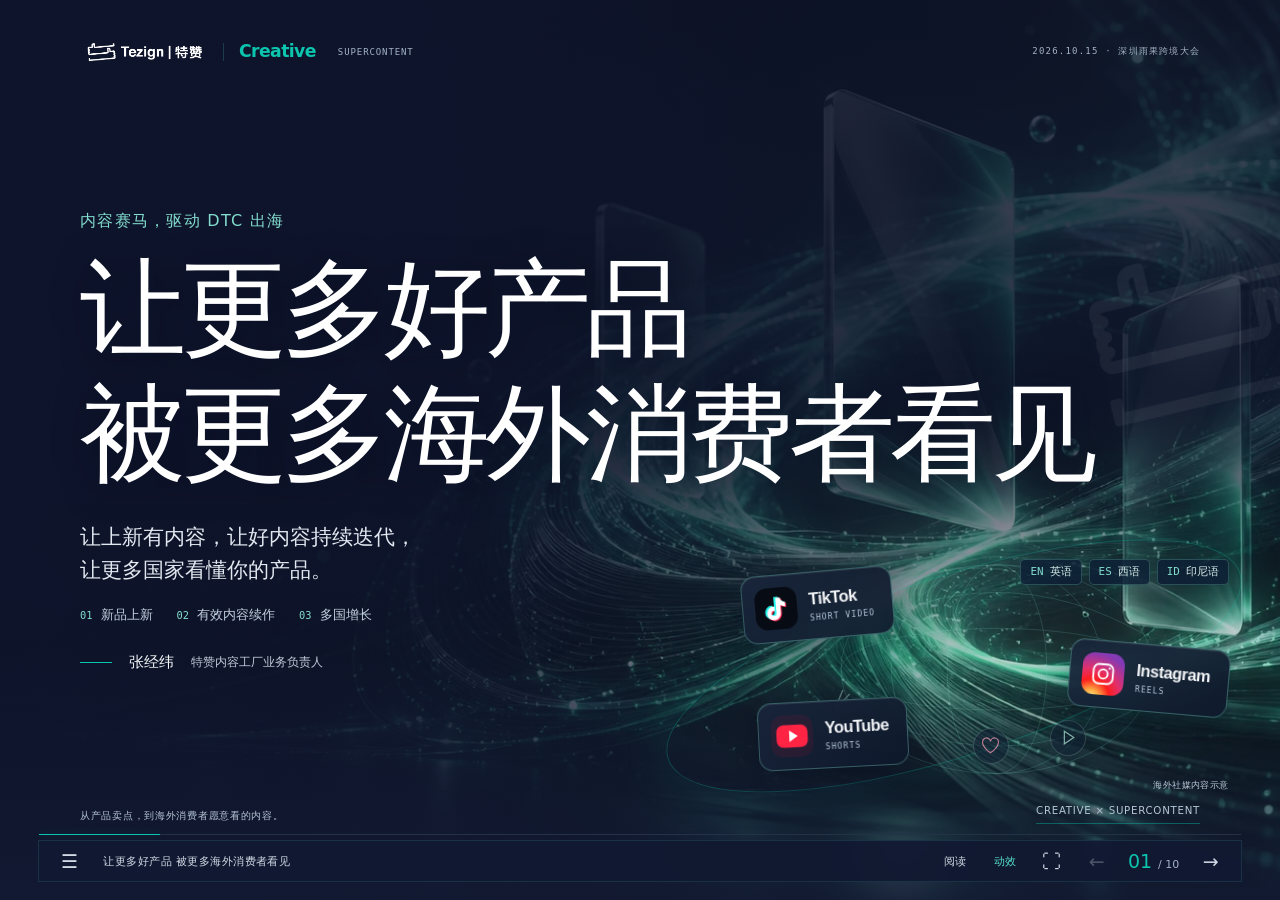
==== commit 0ec51ad8: "feat(deck): enlarge reference title and animate overseas social cover" ====
--- a/index.html
+++ b/index.html
@@ -1,30 +1,48 @@
 <!DOCTYPE html>
 
-<html data-content-version="v1.5.0" lang="zh-CN">
+<html data-content-version="v1.5.1" lang="zh-CN">
 <head>
 <meta charset="utf-8"/>
 <meta content="width=device-width, initial-scale=1, viewport-fit=cover" name="viewport"/>
 <meta content="#121932" name="theme-color"/>
 <meta content="dark" name="color-scheme"/>
 <meta content="特赞 SuperContent：逐页行业证据、真实作品与可检查内容交付；内容核对2026年10月11日。" name="description"/>
-<title>让好产品被世界看见｜特赞 SuperContent · TikTok 大会</title>
+<title>让更多好产品被更多海外消费者看见｜特赞 SuperContent · TikTok 大会</title>
 <link href="./assets/favicon.svg" rel="icon" type="image/svg+xml"/>
 <link as="image" href="./assets/hero-tiktok.webp" rel="preload"/>
 <link href="./deck.css?v=10.2" rel="stylesheet"/>
 <link href="./brand.css?v=13.0" rel="stylesheet"/>
-<link href="./p01.css?v=15.0" rel="stylesheet"/>
+<link href="./p01.css?v=15.1" rel="stylesheet"/>
 <script defer="" src="./deck.js?v=10.2"></script>
 </head>
 <body>
 <a class="skip-link" href="#slide-1">进入演示内容</a>
 <main aria-label="TikTok 大会演示，共10页" id="deck">
-<section aria-label="第1页，封面" class="slide cover active" data-evidence="p01" data-industry-note="DHL 2025：87% 受访电商企业有社交媒体布局；产品需要当地可理解的内容入口。" data-source-ids="s99ecc4c2ac" data-title="让好产品 被 世界看见" id="slide-1">
+<section aria-label="第1页，封面" class="slide cover active" data-evidence="p01" data-industry-note="DHL 2025：87% 受访电商企业有社交媒体布局；产品需要当地可理解的内容入口。" data-source-ids="s99ecc4c2ac" data-title="让更多好产品 被更多海外消费者看见" id="slide-1">
 <img alt="青绿光轨环绕产品展示屏的特赞 Creative 品牌主视觉" class="hero-art" src="./assets/hero-tiktok.webp"/>
 <div class="cover-shade"></div><div aria-hidden="true" class="glow-orbit"></div>
+<div aria-hidden="true" class="social-scene">
+<svg class="social-globe" viewBox="0 0 640 420" fill="none">
+<ellipse cx="360" cy="222" rx="260" ry="174"/>
+<ellipse cx="360" cy="222" rx="176" ry="174"/>
+<ellipse cx="360" cy="222" rx="83" ry="174"/>
+<ellipse cx="360" cy="222" rx="260" ry="68"/>
+<path d="M104 170 Q360 18 616 170 M104 274 Q360 426 616 274"/>
+<path class="social-route route-one" d="M90 290 Q185 17 522 85"/>
+<path class="social-route route-two" d="M90 290 Q272 75 593 239"/>
+<path class="social-route route-three" d="M90 290 Q400 414 555 337"/>
+</svg>
+<div class="platform-float platform-tiktok"><span class="platform-icon tiktok-icon"><svg viewBox="0 0 24 24"><path d="M16 2c.4 2.6 1.9 4.1 4.5 4.3v4a10 10 0 0 1-4.5-1.4v7.3a6.3 6.3 0 1 1-5.4-6.2v4.1a2.3 2.3 0 1 0 1.4 2.1V2z"/></svg></span><span>TikTok<small>SHORT VIDEO</small></span></div>
+<div class="platform-float platform-instagram"><span class="platform-icon instagram-icon"><svg viewBox="0 0 24 24" fill="none"><rect x="3" y="3" width="18" height="18" rx="5"/><circle cx="12" cy="12" r="4.2"/><circle cx="17.6" cy="6.5" r="1" class="instagram-dot"/></svg></span><span>Instagram<small>REELS</small></span></div>
+<div class="platform-float platform-youtube"><span class="platform-icon youtube-icon"><svg viewBox="0 0 24 24"><rect x="1" y="4" width="22" height="16" rx="5"/><path d="m10 8 6 4-6 4z"/></svg></span><span>YouTube<small>SHORTS</small></span></div>
+<div class="language-flow"><span><b>EN</b> 英语</span><span><b>ES</b> 西语</span><span><b>ID</b> 印尼语</span></div>
+<div class="social-reactions"><span class="reaction-heart"><svg viewBox="0 0 24 24" fill="none"><path d="M12 21S2 15 2 8a5 5 0 0 1 10-1 5 5 0 0 1 10 1c0 7-10 13-10 13Z"/></svg></span><span class="reaction-share"><svg viewBox="0 0 24 24" fill="none"><path d="m14 3 8 7-8 7v-5C7 12 4 15 2 21 2 10 7 7 14 7z"/></svg></span><span class="reaction-play"><svg viewBox="0 0 24 24" fill="none"><path d="m8 4 12 8-12 8Z"/></svg></span></div>
+<span class="social-scene-label">海外社媒内容示意</span>
+</div>
 <header class="brandline"><span class="wordmark brand-lockup"><img alt="Tezign 特赞" class="tezign-logo" src="./assets/tezign-white.png"/><span class="creative-name">Creative</span><span class="product-name">SUPERCONTENT</span></span><span>2026.10.15 · 深圳雨果跨境大会</span></header>
 <div class="cover-copy">
 <p class="eyebrow">内容赛马，驱动 DTC 出海</p>
-<h1>让好产品<br/>被<span class="lime">世界看见</span></h1>
+<h1><span class="title-line">让更多好产品</span><span class="title-line">被更多海外消费者看见</span></h1>
 <p class="cover-sub">让上新有内容，让好内容持续迭代，<br/>让更多国家看懂你的产品。</p>
 <ol aria-label="三个客户业务场景" class="cover-stages">
 <li><span aria-hidden="true" class="stage-number">01</span><span>新品上新</span></li>
@@ -33,11 +51,6 @@
 </ol>
 <div class="speaker"><span aria-hidden="true" class="speaker-line"></span>张经纬 <span>特赞内容工厂业务负责人</span></div>
 </div>
-<div aria-label="两项独立历史项目证据" class="cover-proof">
-<button class="proof-chip" data-case-film="wall-20"><span>历史案例 · 纯 AI 家电</span><strong>113.6 万曝光</strong><small>无需存量实拍 · 看完整作品 ↗</small></button>
-<a class="proof-chip" href="#p7"><span>历史试点 · 东盟矩阵内容</span><strong>103 条 · 4 条高贡献</strong><small>多方向测试，观察内容分布 ↗</small></a>
-</div>
-<p class="cover-source">两组独立历史记录；家电自然 / 付费未拆分；东盟按试点原口径。 <a data-source-link="" href="./sources.html#p01" rel="noopener noreferrer" target="_blank"><u>来源与口径 ↗</u></a></p>
 <div class="cover-bottom"><span>从产品卖点，到海外消费者愿意看的内容。</span><span class="cover-tag">CREATIVE × SUPERCONTENT</span></div>
 </section>
 <section aria-label="第2页，个人与公司介绍" class="slide intro brand-paper" data-evidence="p02" data-industry-note="Adobe 2026：53%受访企业仍采用线性、资源密集的内容流程。" data-source-ids="sacac97afe4" data-title="从产品信息， 到各国可用的成片。" id="slide-2" inert="">
@@ -98,7 +111,7 @@
 <p class="footnote offer-footnote">展示价对应本档合作方向，具体履约清单按双方报价确认。案例为截至 2026.08.17 的分发记录。条数、国家、语种、审校、周期、媒体及税费按报价单确认；赠送报告服务的范围与启动日一并约定。<br/>2024 TikTok推出10+语种AI配音；2026操作指南仍要求审阅译文。 <a data-source-link="" href="./sources.html#p10" rel="noopener noreferrer" target="_blank"><u>来源与口径 ↗</u></a></p>
 </section>
 </main>
-<nav aria-label="演示控制" class="deck-controls"><button aria-label="打开页面目录" id="contents-button" title="页面目录">☰</button><span class="control-title" id="control-title">让好产品被世界看见</span><div class="controls-right"><button id="mode-button" title="切换阅读和演示模式">阅读</button><button aria-label="关闭动效" aria-pressed="true" id="motion-button" title="动效（M）">动效</button><button aria-label="进入全屏" id="fullscreen-button" title="全屏（F）">⛶</button><button aria-label="上一页" id="prev-button">←</button><span class="page-counter"><b id="page-number">01</b><span>/ 10</span></span><button aria-label="下一页" id="next-button">→</button></div><div class="deck-progress"><i id="deck-progress"></i></div></nav>
+<nav aria-label="演示控制" class="deck-controls"><button aria-label="打开页面目录" id="contents-button" title="页面目录">☰</button><span class="control-title" id="control-title">让更多好产品被更多海外消费者看见</span><div class="controls-right"><button id="mode-button" title="切换阅读和演示模式">阅读</button><button aria-label="关闭动效" aria-pressed="true" id="motion-button" title="动效（M）">动效</button><button aria-label="进入全屏" id="fullscreen-button" title="全屏（F）">⛶</button><button aria-label="上一页" id="prev-button">←</button><span class="page-counter"><b id="page-number">01</b><span>/ 10</span></span><button aria-label="下一页" id="next-button">→</button></div><div class="deck-progress"><i id="deck-progress"></i></div></nav>
 <dialog id="contents-dialog"><div class="dialog-top"><h2>10 页 · 海外内容增长</h2><button aria-label="关闭目录" data-close="contents-dialog">×</button></div><ol id="contents-list"></ol></dialog>
 <dialog id="video-dialog"><div class="dialog-top"><span id="film-label">海外成片</span><button aria-label="关闭视频" data-close="video-dialog">×</button></div><video controls="" id="single-video" playsinline="" preload="none"></video></dialog>
 <div aria-live="polite" class="sr-only" id="status"></div>
--- a/p01.css
+++ b/p01.css
@@ -1,180 +1,94 @@
-/* P01 only. Keep the shared theme, runtime and all other pages intact. */
-#slide-1 {
-  padding-bottom: 76px;
-  --p01-ease: cubic-bezier(.16, 1, .3, 1);
+/* P01 only: PC conference cover. Vector social elements are illustrative. */
+#slide-1 { padding-bottom:76px; --p01-ease:cubic-bezier(.16,1,.3,1); }
+#slide-1 .hero-art { transform-origin:70% 60%; }
+#slide-1.active .hero-art { animation:p01-hero-drift 22s ease-in-out infinite alternate; }
+#slide-1 .cover-shade {
+  background:linear-gradient(180deg,#0e142bc9 0%,#0e142bda 44%,#0e142b22 73%,#121932ee 100%),
+    linear-gradient(90deg,#0e142bf2 0%,#0e142bd9 34%,#0e142b05 80%);
 }
-#slide-1 .cover-copy {
-  margin-top: auto;
-  margin-bottom: auto;
-  padding-top: 20px;
-  max-width: 650px;
+#slide-1 .cover-copy { position:relative;z-index:2; margin:auto 0; padding-top:14px; max-width:none; }
+#slide-1 .eyebrow { color:#83ddce; letter-spacing:.08em; font-size:clamp(16px,1.25vw,24px); margin-bottom:15px; }
+#slide-1 h1 { font-size:clamp(78px,8.25vw,158px); line-height:1.18; font-weight:400; letter-spacing:-.045em; color:#fff; text-shadow:0 4px 32px #080d20aa; }
+#slide-1 .title-line { display:block; white-space:nowrap; }
+#slide-1 .cover-sub { max-width:650px; font-size:clamp(21px,1.6vw,30px); line-height:1.55; color:#e2e8f0; margin-top:25px; }
+#slide-1 .cover-stages { display:flex;flex-wrap:wrap;gap:10px 24px;margin-top:20px;padding:0;list-style:none;font-size:clamp(13px,1.04vw,19px);color:#c2d0e0; }
+#slide-1 .cover-stages li { display:flex;align-items:center;gap:8px; }
+#slide-1 .stage-number { font:.78em Menlo,monospace;color:#83ddce; }
+#slide-1 .speaker { margin-top:28px;font-size:clamp(15px,1.18vw,22px); }
+#slide-1 .speaker span:last-child { font-size:.82em;color:#c2cbdc; }
+#slide-1 .cover-bottom { color:#b5c5d5;font-size:clamp(10px,.8vw,14px);gap:20px;position:relative;z-index:2; }
+#slide-1 .social-scene { position:absolute;left:56%;right:4%;bottom:112px;height:28vh;min-height:200px;max-height:330px;pointer-events:none;z-index:1; }
+#slide-1 .social-globe { position:absolute;inset:0;width:100%;height:100%;stroke:#83ddce;stroke-width:.8;opacity:.36; }
+#slide-1 .social-route { stroke:#c8fff1;stroke-width:2.5;stroke-dasharray:35 860;stroke-linecap:round; }
+#slide-1.active .social-route { animation:p01-route 8s linear infinite; }
+#slide-1 .route-two { animation-delay:-2.6s; }
+#slide-1 .route-three { animation-delay:-5.3s; }
+#slide-1 .platform-float { position:absolute;display:flex;align-items:center;gap:12px;padding:12px 18px 12px 12px;border:1px solid #89f0d94d;border-radius:14px;background:linear-gradient(135deg,#18243ae6,#0d172ae6);box-shadow:0 12px 40px #02061755,inset 0 1px 0 #ffffff14;backdrop-filter:blur(12px);font-family:Arial,'PingFang SC',sans-serif;font-size:clamp(16px,1.28vw,24px);font-weight:600;letter-spacing:-.03em;--tilt:-5deg;transform:rotate(var(--tilt));z-index:2; }
+#slide-1 .platform-float small { display:block;color:#b7c7dc;font:8px Menlo,monospace;letter-spacing:.14em;margin-top:5px; }
+#slide-1.active .platform-float { animation:p01-platform-float 7s ease-in-out infinite; }
+#slide-1 .platform-tiktok { left:5%;top:14%; }
+#slide-1 .platform-instagram { right:0;top:43%;--tilt:5deg;animation-delay:-2.3s!important; }
+#slide-1 .platform-youtube { left:8%;top:65%;--tilt:-3deg;animation-delay:-4.6s!important; }
+#slide-1 .platform-icon { display:grid;place-items:center;width:42px;height:42px;border-radius:12px;flex:none; }
+#slide-1 .platform-icon svg { width:26px;height:26px; }
+#slide-1 .tiktok-icon { background:#060b14; }
+#slide-1 .tiktok-icon svg { fill:white;filter:drop-shadow(-1.5px -1px 0 #25f4ee) drop-shadow(1.5px 1px 0 #fe2c55); }
+#slide-1 .instagram-icon { background:radial-gradient(circle at 24% 110%,#ffdc80 5%,#fcaf45 15%,#fd1d1d 34%,#e1306c 54%,#833ab4 83%); }
+#slide-1 .instagram-icon svg { stroke:white;stroke-width:1.7; }
+#slide-1 .instagram-dot { fill:white;stroke:none; }
+#slide-1 .youtube-icon { background:#ff003315; }
+#slide-1 .youtube-icon svg { width:34px;height:34px; }
+#slide-1 .youtube-icon rect { fill:#ff2444; }
+#slide-1 .youtube-icon path { fill:#fff; }
+#slide-1 .language-flow { position:absolute;right:0;top:9%;display:flex;gap:7px;z-index:1; }
+#slide-1 .language-flow span { display:flex;align-items:center;gap:6px;width:max-content;padding:5px 9px;border:1px solid #83ddce3d;border-radius:5px;background:#0e2035d9;color:#d6edea;font:clamp(10px,.85vw,15px) Menlo,monospace; }
+#slide-1 .language-flow b { color:#83ddce;font-weight:400; }
+#slide-1.active .language-flow { animation:p01-language-float 9s ease-in-out infinite; }
+#slide-1 .social-reactions span { position:absolute;display:grid;place-items:center;width:36px;height:36px;border:1px solid #d4fff13d;border-radius:50%;background:#101e32bd;color:#b9f4e8;opacity:.7; }
+#slide-1 .social-reactions svg { width:19px;height:19px;stroke:currentColor;stroke-width:1.5; }
+#slide-1 .reaction-heart { left:50%;top:76%;color:#ff97b6!important; }
+#slide-1 .reaction-share { left:83%;top:48%; }
+#slide-1 .reaction-play { left:65%;top:73%; }
+#slide-1.active .social-reactions span { animation:p01-reaction-rise 8s ease-in-out infinite; }
+#slide-1 .reaction-share { animation-delay:-2.7s!important; }
+#slide-1 .reaction-play { animation-delay:-5.3s!important; }
+#slide-1 .social-scene-label { position:absolute;bottom:-4px;right:0;color:#b9cadb;font-size:clamp(9px,.7vw,12px);letter-spacing:.05em; }
+#slide-1.active .eyebrow,#slide-1.active h1,#slide-1.active .cover-sub,#slide-1.active .cover-stages li,#slide-1.active .speaker { animation:p01-enter .8s var(--p01-ease) both; }
+#slide-1.active h1 { animation-delay:.08s; }
+#slide-1.active .cover-sub { animation-delay:.22s; }
+#slide-1.active .cover-stages li:nth-child(1) { animation-delay:.34s; }
+#slide-1.active .cover-stages li:nth-child(2) { animation-delay:.46s; }
+#slide-1.active .cover-stages li:nth-child(3) { animation-delay:.58s; }
+#slide-1.active .speaker { animation-delay:.65s; }
+@keyframes p01-enter { from { opacity:0;transform:translateY(14px); } to { opacity:1;transform:translateY(0); } }
+@keyframes p01-hero-drift { from { transform:scale(1.015) translateX(0); } to { transform:scale(1.07) translateX(-1.3%); } }
+@keyframes p01-route { to { stroke-dashoffset:-895; } }
+@keyframes p01-platform-float { 0%,100% { transform:translateY(0) rotate(var(--tilt)); } 50% { transform:translateY(-12px) rotate(calc(var(--tilt) + 2deg)); } }
+@keyframes p01-language-float { 0%,100% { transform:translateX(0); } 50% { transform:translateX(-9px); } }
+@keyframes p01-reaction-rise { 0%,100% { transform:translateY(0) scale(.92);opacity:.45; } 50% { transform:translateY(-52px) scale(1.06);opacity:.9; } }
+@media (max-height:740px) and (min-width:901px) {
+  #slide-1 .cover-copy { padding-top:5px; }
+  #slide-1 .eyebrow { margin-bottom:10px;font-size:16px; }
+  #slide-1 .cover-sub { margin-top:18px;font-size:21px; }
+  #slide-1 .cover-stages { margin-top:15px;font-size:14px; }
+  #slide-1 .speaker { margin-top:22px; }
+  #slide-1 .social-scene { bottom:112px; }
 }
-#slide-1 .eyebrow {
-  color: #83ddce;
-  letter-spacing: .08em;
-  font-size: clamp(15px, 1.3vw, 23px);
-  margin-bottom: 16px;
+/* Narrow fallback retained; this iteration is reviewed for PC only. */
+@media (max-width:900px) {
+  #slide-1,.read-mode #slide-1 { height:auto;min-height:100svh;overflow:hidden;padding:30px 25px 88px; }
+  #slide-1 .cover-copy { margin:55px 0 30px;padding:0; }
+  #slide-1 .eyebrow { font-size:13px;margin-bottom:20px; }
+  #slide-1 h1 { font-size:clamp(29px,7.4vw,66px);letter-spacing:-.05em; }
+  #slide-1 .cover-sub { font-size:19px; }
+  #slide-1 .cover-stages { font-size:12px;gap:10px 16px; }
+  #slide-1 .speaker { font-size:15px;gap:10px;margin-top:24px; }
+  #slide-1 .social-scene { display:none; }
+  #slide-1 .platform-float { font-size:16px; }
+  #slide-1 .language-flow span { font-size:10px; }
+  #slide-1 .cover-bottom { font-size:10px; }
+  #slide-1 .cover-tag { display:none; }
 }
-#slide-1 h1 {
-  font-size: clamp(60px, 6.1vw, 116px);
-  line-height: 1.12;
-  letter-spacing: -.045em;
-}
-#slide-1 .cover-sub {
-  font-size: clamp(21px, 1.7vw, 31px);
-  line-height: 1.55;
-  color: #e2e8f0;
-  margin-top: 24px;
-}
-#slide-1 .cover-stages {
-  display: flex;
-  flex-wrap: wrap;
-  gap: 10px 22px;
-  margin-top: 20px;
-  padding: 0;
-  list-style: none;
-  font-size: clamp(13px, 1.04vw, 19px);
-  color: #c2d0e0;
-}
-#slide-1 .cover-stages li {
-  display: flex;
-  align-items: center;
-  gap: 8px;
-}
-#slide-1 .stage-number {
-  font: .78em Menlo, monospace;
-  color: #83ddce;
-}
-#slide-1 .speaker {
-  margin-top: 28px;
-  font-size: clamp(15px, 1.18vw, 22px);
-}
-#slide-1 .speaker span:last-child {
-  font-size: .82em;
-  color: #c2cbdc;
-}
-#slide-1 .cover-proof {
-  gap: 28px;
-  max-width: 760px;
-  margin: 18px 0 10px;
-}
-#slide-1 .proof-chip {
-  color: inherit;
-  padding: 8px 18px;
-  background: linear-gradient(90deg, #0e262bde, #10172d70);
-  transition: background .2s, border-color .2s;
-}
-#slide-1 .proof-chip:hover {
-  background: linear-gradient(90deg, #113b3ede, #10172d90);
-  border-color: #b2f7e8;
-}
-#slide-1 .proof-chip:focus-visible {
-  outline: 2px solid #83ddce;
-  outline-offset: 4px;
-}
-#slide-1 .proof-chip > span {
-  color: #c5d5dd;
-  font-size: clamp(11px, .94vw, 17px);
-}
-#slide-1 .proof-chip strong {
-  color: #83ddce;
-  font-size: clamp(22px, 1.85vw, 34px);
-  margin: 5px 0;
-}
-#slide-1 .proof-chip small {
-  color: #c5d0dc;
-  font-size: clamp(10px, .8vw, 15px);
-}
-#slide-1 .cover-source {
-  color: #adbdcd;
-  font-size: clamp(10px, .74vw, 13px);
-  line-height: 1.55;
-  margin: 0 0 13px;
-  max-width: 820px;
-}
-#slide-1 .cover-bottom {
-  color: #aabacd;
-  font-size: clamp(10px, .8vw, 14px);
-  gap: 20px;
-}
-/* The entrance follows the talk: claim, business tasks, then evidence. */
-#slide-1.active .eyebrow,
-#slide-1.active h1,
-#slide-1.active .cover-sub,
-#slide-1.active .cover-stages li,
-#slide-1.active .speaker,
-#slide-1.active .cover-proof {
-  animation: p01-enter .7s var(--p01-ease) both;
-}
-#slide-1.active h1 { animation-delay: .08s; }
-#slide-1.active .cover-sub { animation-delay: .18s; }
-#slide-1.active .cover-stages li:nth-child(1) { animation-delay: .3s; }
-#slide-1.active .cover-stages li:nth-child(2) { animation-delay: .42s; }
-#slide-1.active .cover-stages li:nth-child(3) { animation-delay: .54s; }
-#slide-1.active .speaker { animation-delay: .6s; }
-#slide-1.active .cover-proof { animation-delay: .7s; }
-@keyframes p01-enter {
-  from { opacity: 0; transform: translateY(14px); }
-  to { opacity: 1; transform: translateY(0); }
-}
-@media (max-height: 740px) and (min-width: 901px) {
-  #slide-1 .cover-copy { padding-top: 12px; }
-  #slide-1 h1 { font-size: clamp(54px, 5.6vw, 84px); }
-  #slide-1 .eyebrow { margin-bottom: 10px; font-size: 16px; }
-  #slide-1 .cover-sub { font-size: 22px; margin-top: 16px; }
-  #slide-1 .cover-stages { margin-top: 13px; font-size: 14px; }
-  #slide-1 .speaker { margin-top: 18px; }
-  #slide-1 .cover-proof { margin-top: 12px; }
-}
-@media (max-width: 900px) {
-  #slide-1,
-  .read-mode #slide-1 {
-    height: auto;
-    min-height: 100svh;
-    overflow: hidden;
-    padding: 30px 25px 88px;
-  }
-  #slide-1 .hero-art { object-position: 64% 50%; }
-  #slide-1 .cover-shade {
-    background: linear-gradient(90deg, #10172dfa, #10172d9c),
-      linear-gradient(180deg, #10172d22, #10172ddd 60%, #10172d);
-  }
-  #slide-1 .cover-copy { margin: 55px 0 22px; padding: 0; }
-  #slide-1 .eyebrow { font-size: 13px; margin-bottom: 18px; }
-  #slide-1 h1 { font-size: clamp(43px, 10.5vw, 80px); }
-  #slide-1 .cover-sub { font-size: 19px; margin-top: 22px; }
-  #slide-1 .cover-stages { font-size: 12px; gap: 10px 16px; margin-top: 18px; }
-  #slide-1 .speaker { font-size: 15px; gap: 10px; margin-top: 26px; }
-  #slide-1 .cover-proof { gap: 12px; margin: 0 0 14px; max-width: 540px; }
-  #slide-1 .proof-chip { display: block; padding: 10px 12px; }
-  #slide-1 .proof-chip > span { font-size: 11px; }
-  #slide-1 .proof-chip strong { font-size: 20px; margin: 5px 0; }
-  #slide-1 .proof-chip small { font-size: 11px; }
-  #slide-1 .cover-source { max-width: 540px; font-size: 10px; margin-bottom: 20px; }
-  #slide-1 .cover-bottom { font-size: 10px; }
-  #slide-1 .cover-tag { display: none; }
-  #slide-1.active .eyebrow,
-  #slide-1.active h1,
-  #slide-1.active .cover-sub,
-  #slide-1.active .cover-stages li,
-  #slide-1.active .speaker,
-  #slide-1.active .cover-proof { animation: none; }
-}
-@media (prefers-reduced-motion: reduce) {
-  #slide-1 *, #slide-1::before, #slide-1::after { animation: none !important; transition: none !important; }
-}
-.read-mode #slide-1 .eyebrow,
-.read-mode #slide-1 h1,
-.read-mode #slide-1 .cover-sub,
-.read-mode #slide-1 .cover-stages li,
-.read-mode #slide-1 .speaker,
-.read-mode #slide-1 .cover-proof { animation: none; }
-@media print {
-  #slide-1 { height: 180mm; min-height: 0; padding: 15mm 15mm 12mm; }
-  #slide-1 .cover-copy { margin: auto 0; }
-  #slide-1 h1 { font-size: 64px; }
-  #slide-1 .eyebrow { font-size: 15px; }
-  #slide-1 .cover-sub { font-size: 21px; }
-  #slide-1 .cover-stages { font-size: 13px; }
-  #slide-1 * { animation: none !important; }
-}
+.read-mode #slide-1 *,body.motion-off #slide-1 * { animation:none!important;transition:none!important; }
+@media (prefers-reduced-motion:reduce) { #slide-1 *,#slide-1::before,#slide-1::after { animation:none!important;transition:none!important; } }
+@media print { #slide-1 { height:180mm;min-height:0;padding:15mm 15mm 12mm; } #slide-1 h1 { font-size:64px; } #slide-1 .social-scene { opacity:.65; } #slide-1 * { animation:none!important; } }
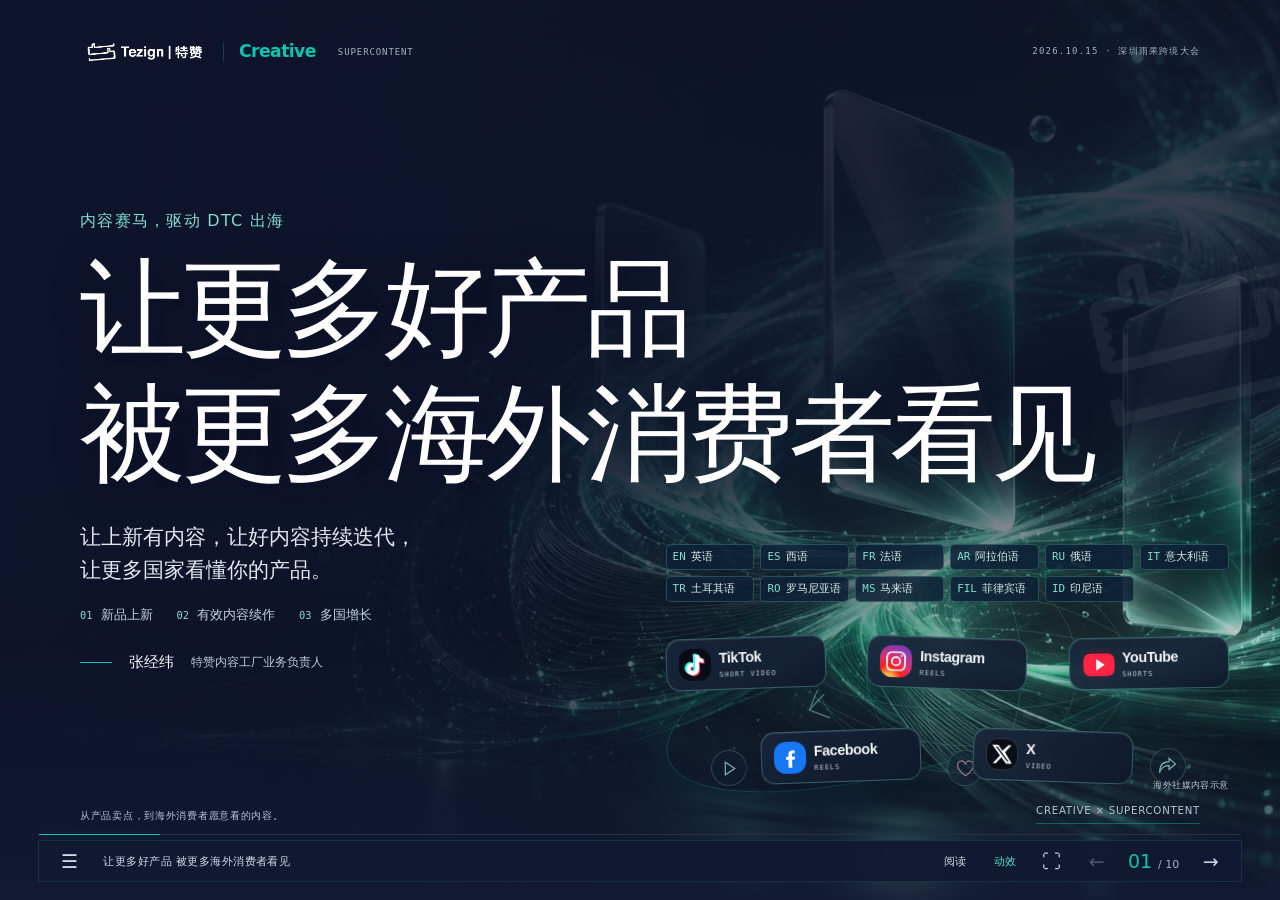
==== commit 6a90ea13: "feat(deck): add evidenced language labels and Facebook X channels" ====
--- a/index.html
+++ b/index.html
@@ -1,6 +1,6 @@
 <!DOCTYPE html>
 
-<html data-content-version="v1.5.1" lang="zh-CN">
+<html data-content-version="v1.5.2" lang="zh-CN">
 <head>
 <meta charset="utf-8"/>
 <meta content="width=device-width, initial-scale=1, viewport-fit=cover" name="viewport"/>
@@ -12,7 +12,7 @@
 <link as="image" href="./assets/hero-tiktok.webp" rel="preload"/>
 <link href="./deck.css?v=10.2" rel="stylesheet"/>
 <link href="./brand.css?v=13.0" rel="stylesheet"/>
-<link href="./p01.css?v=15.1" rel="stylesheet"/>
+<link href="./p01.css?v=15.2" rel="stylesheet"/>
 <script defer="" src="./deck.js?v=10.2"></script>
 </head>
 <body>
@@ -35,7 +35,9 @@
 <div class="platform-float platform-tiktok"><span class="platform-icon tiktok-icon"><svg viewBox="0 0 24 24"><path d="M16 2c.4 2.6 1.9 4.1 4.5 4.3v4a10 10 0 0 1-4.5-1.4v7.3a6.3 6.3 0 1 1-5.4-6.2v4.1a2.3 2.3 0 1 0 1.4 2.1V2z"/></svg></span><span>TikTok<small>SHORT VIDEO</small></span></div>
 <div class="platform-float platform-instagram"><span class="platform-icon instagram-icon"><svg viewBox="0 0 24 24" fill="none"><rect x="3" y="3" width="18" height="18" rx="5"/><circle cx="12" cy="12" r="4.2"/><circle cx="17.6" cy="6.5" r="1" class="instagram-dot"/></svg></span><span>Instagram<small>REELS</small></span></div>
 <div class="platform-float platform-youtube"><span class="platform-icon youtube-icon"><svg viewBox="0 0 24 24"><rect x="1" y="4" width="22" height="16" rx="5"/><path d="m10 8 6 4-6 4z"/></svg></span><span>YouTube<small>SHORTS</small></span></div>
-<div class="language-flow"><span><b>EN</b> 英语</span><span><b>ES</b> 西语</span><span><b>ID</b> 印尼语</span></div>
+<div class="platform-float platform-facebook"><span class="platform-icon facebook-icon"><svg viewBox="0 0 24 24"><path d="M14 22v-8h2.7l.4-3H14V9.1c0-.9.3-1.5 1.6-1.5H17V4.9c-.7-.1-1.5-.2-2.5-.2-2.5 0-4.1 1.5-4.1 4.3v2H8v3h2.4v8z"/></svg></span><span>Facebook<small>REELS</small></span></div>
+<div class="platform-float platform-x"><span class="platform-icon x-icon"><svg viewBox="0 0 24 24"><path d="M18.9 2H22l-6.8 7.8L23 22h-6.5l-5.1-6.7L5.5 22H2.3l7.5-8.6L1 2h6.7l4.6 6.1L18.9 2Zm-1.1 18h1.7L6.8 3.9H5L17.8 20Z"/></svg></span><span>X<small>VIDEO</small></span></div>
+<div class="language-flow"><span><b>EN</b> 英语</span><span><b>ES</b> 西语</span><span><b>FR</b> 法语</span><span><b>AR</b> 阿拉伯语</span><span><b>RU</b> 俄语</span><span><b>IT</b> 意大利语</span><span><b>TR</b> 土耳其语</span><span><b>RO</b> 罗马尼亚语</span><span><b>MS</b> 马来语</span><span><b>FIL</b> 菲律宾语</span><span><b>ID</b> 印尼语</span></div>
 <div class="social-reactions"><span class="reaction-heart"><svg viewBox="0 0 24 24" fill="none"><path d="M12 21S2 15 2 8a5 5 0 0 1 10-1 5 5 0 0 1 10 1c0 7-10 13-10 13Z"/></svg></span><span class="reaction-share"><svg viewBox="0 0 24 24" fill="none"><path d="m14 3 8 7-8 7v-5C7 12 4 15 2 21 2 10 7 7 14 7z"/></svg></span><span class="reaction-play"><svg viewBox="0 0 24 24" fill="none"><path d="m8 4 12 8-12 8Z"/></svg></span></div>
 <span class="social-scene-label">海外社媒内容示意</span>
 </div>
--- a/p01.css
+++ b/p01.css
@@ -17,20 +17,22 @@
 #slide-1 .speaker { margin-top:28px;font-size:clamp(15px,1.18vw,22px); }
 #slide-1 .speaker span:last-child { font-size:.82em;color:#c2cbdc; }
 #slide-1 .cover-bottom { color:#b5c5d5;font-size:clamp(10px,.8vw,14px);gap:20px;position:relative;z-index:2; }
-#slide-1 .social-scene { position:absolute;left:56%;right:4%;bottom:112px;height:28vh;min-height:200px;max-height:330px;pointer-events:none;z-index:1; }
+#slide-1 .social-scene { position:absolute;left:52%;right:4%;bottom:112px;height:28vh;min-height:200px;max-height:330px;pointer-events:none;z-index:1; }
 #slide-1 .social-globe { position:absolute;inset:0;width:100%;height:100%;stroke:#83ddce;stroke-width:.8;opacity:.36; }
 #slide-1 .social-route { stroke:#c8fff1;stroke-width:2.5;stroke-dasharray:35 860;stroke-linecap:round; }
 #slide-1.active .social-route { animation:p01-route 8s linear infinite; }
 #slide-1 .route-two { animation-delay:-2.6s; }
 #slide-1 .route-three { animation-delay:-5.3s; }
-#slide-1 .platform-float { position:absolute;display:flex;align-items:center;gap:12px;padding:12px 18px 12px 12px;border:1px solid #89f0d94d;border-radius:14px;background:linear-gradient(135deg,#18243ae6,#0d172ae6);box-shadow:0 12px 40px #02061755,inset 0 1px 0 #ffffff14;backdrop-filter:blur(12px);font-family:Arial,'PingFang SC',sans-serif;font-size:clamp(16px,1.28vw,24px);font-weight:600;letter-spacing:-.03em;--tilt:-5deg;transform:rotate(var(--tilt));z-index:2; }
-#slide-1 .platform-float small { display:block;color:#b7c7dc;font:8px Menlo,monospace;letter-spacing:.14em;margin-top:5px; }
+#slide-1 .platform-float { position:absolute;display:flex;align-items:center;gap:8px;padding:9px 12px;width:clamp(138px,12.5vw,210px);box-sizing:border-box;border:1px solid #89f0d94d;border-radius:14px;background:linear-gradient(135deg,#18243ae6,#0d172ae6);box-shadow:0 12px 40px #02061755,inset 0 1px 0 #ffffff14;backdrop-filter:blur(12px);font-family:Arial,'PingFang SC',sans-serif;font-size:clamp(14px,1.12vw,21px);font-weight:600;letter-spacing:-.03em;--tilt:-2deg;transform:rotate(var(--tilt));z-index:2; }
+#slide-1 .platform-float small { display:block;color:#b7c7dc;font:7px Menlo,monospace;letter-spacing:.14em;margin-top:5px; }
 #slide-1.active .platform-float { animation:p01-platform-float 7s ease-in-out infinite; }
-#slide-1 .platform-tiktok { left:5%;top:14%; }
-#slide-1 .platform-instagram { right:0;top:43%;--tilt:5deg;animation-delay:-2.3s!important; }
-#slide-1 .platform-youtube { left:8%;top:65%;--tilt:-3deg;animation-delay:-4.6s!important; }
-#slide-1 .platform-icon { display:grid;place-items:center;width:42px;height:42px;border-radius:12px;flex:none; }
-#slide-1 .platform-icon svg { width:26px;height:26px; }
+#slide-1 .platform-tiktok { left:0;top:40%; }
+#slide-1 .platform-instagram { left:50%;top:40%;margin-left:calc(clamp(138px,12.5vw,210px) / -2);--tilt:2deg;animation-delay:-1.4s!important; }
+#slide-1 .platform-youtube { right:0;top:40%;--tilt:-1deg;animation-delay:-2.8s!important; }
+#slide-1 .platform-facebook { left:17%;top:77%;--tilt:-2deg;animation-delay:-4.2s!important; }
+#slide-1 .platform-x { right:17%;top:77%;--tilt:2deg;animation-delay:-5.6s!important; }
+#slide-1 .platform-icon { display:grid;place-items:center;width:clamp(32px,2.5vw,44px);height:clamp(32px,2.5vw,44px);border-radius:12px;flex:none; }
+#slide-1 .platform-icon svg { width:24px;height:24px; }
 #slide-1 .tiktok-icon { background:#060b14; }
 #slide-1 .tiktok-icon svg { fill:white;filter:drop-shadow(-1.5px -1px 0 #25f4ee) drop-shadow(1.5px 1px 0 #fe2c55); }
 #slide-1 .instagram-icon { background:radial-gradient(circle at 24% 110%,#ffdc80 5%,#fcaf45 15%,#fd1d1d 34%,#e1306c 54%,#833ab4 83%); }
@@ -40,15 +42,19 @@
 #slide-1 .youtube-icon svg { width:34px;height:34px; }
 #slide-1 .youtube-icon rect { fill:#ff2444; }
 #slide-1 .youtube-icon path { fill:#fff; }
-#slide-1 .language-flow { position:absolute;right:0;top:9%;display:flex;gap:7px;z-index:1; }
-#slide-1 .language-flow span { display:flex;align-items:center;gap:6px;width:max-content;padding:5px 9px;border:1px solid #83ddce3d;border-radius:5px;background:#0e2035d9;color:#d6edea;font:clamp(10px,.85vw,15px) Menlo,monospace; }
+#slide-1 .facebook-icon { background:#1877f2; }
+#slide-1 .facebook-icon svg { fill:#fff; }
+#slide-1 .x-icon { background:#080d16;border:1px solid #ffffff29; }
+#slide-1 .x-icon svg { fill:#fff;width:22px;height:22px; }
+#slide-1 .language-flow { position:absolute;left:0;right:0;top:3%;display:grid;grid-template-columns:repeat(6,minmax(0,1fr));gap:6px;z-index:1; }
+#slide-1 .language-flow span { display:flex;align-items:center;gap:5px;white-space:nowrap;padding:5px 6px;border:1px solid #83ddce3d;border-radius:5px;background:#0e2035d9;color:#d6edea;font:clamp(10px,.85vw,15px) Menlo,monospace; }
 #slide-1 .language-flow b { color:#83ddce;font-weight:400; }
 #slide-1.active .language-flow { animation:p01-language-float 9s ease-in-out infinite; }
 #slide-1 .social-reactions span { position:absolute;display:grid;place-items:center;width:36px;height:36px;border:1px solid #d4fff13d;border-radius:50%;background:#101e32bd;color:#b9f4e8;opacity:.7; }
 #slide-1 .social-reactions svg { width:19px;height:19px;stroke:currentColor;stroke-width:1.5; }
-#slide-1 .reaction-heart { left:50%;top:76%;color:#ff97b6!important; }
-#slide-1 .reaction-share { left:83%;top:48%; }
-#slide-1 .reaction-play { left:65%;top:73%; }
+#slide-1 .reaction-heart { left:50%;top:85%;color:#ff97b6!important; }
+#slide-1 .reaction-share { left:86%;top:84%; }
+#slide-1 .reaction-play { left:8%;top:85%; }
 #slide-1.active .social-reactions span { animation:p01-reaction-rise 8s ease-in-out infinite; }
 #slide-1 .reaction-share { animation-delay:-2.7s!important; }
 #slide-1 .reaction-play { animation-delay:-5.3s!important; }
@@ -63,7 +69,7 @@
 @keyframes p01-enter { from { opacity:0;transform:translateY(14px); } to { opacity:1;transform:translateY(0); } }
 @keyframes p01-hero-drift { from { transform:scale(1.015) translateX(0); } to { transform:scale(1.07) translateX(-1.3%); } }
 @keyframes p01-route { to { stroke-dashoffset:-895; } }
-@keyframes p01-platform-float { 0%,100% { transform:translateY(0) rotate(var(--tilt)); } 50% { transform:translateY(-12px) rotate(calc(var(--tilt) + 2deg)); } }
+@keyframes p01-platform-float { 0%,100% { transform:translateY(0) rotate(var(--tilt)); } 50% { transform:translateY(-5px) rotate(calc(var(--tilt) + 2deg)); } }
 @keyframes p01-language-float { 0%,100% { transform:translateX(0); } 50% { transform:translateX(-9px); } }
 @keyframes p01-reaction-rise { 0%,100% { transform:translateY(0) scale(.92);opacity:.45; } 50% { transform:translateY(-52px) scale(1.06);opacity:.9; } }
 @media (max-height:740px) and (min-width:901px) {
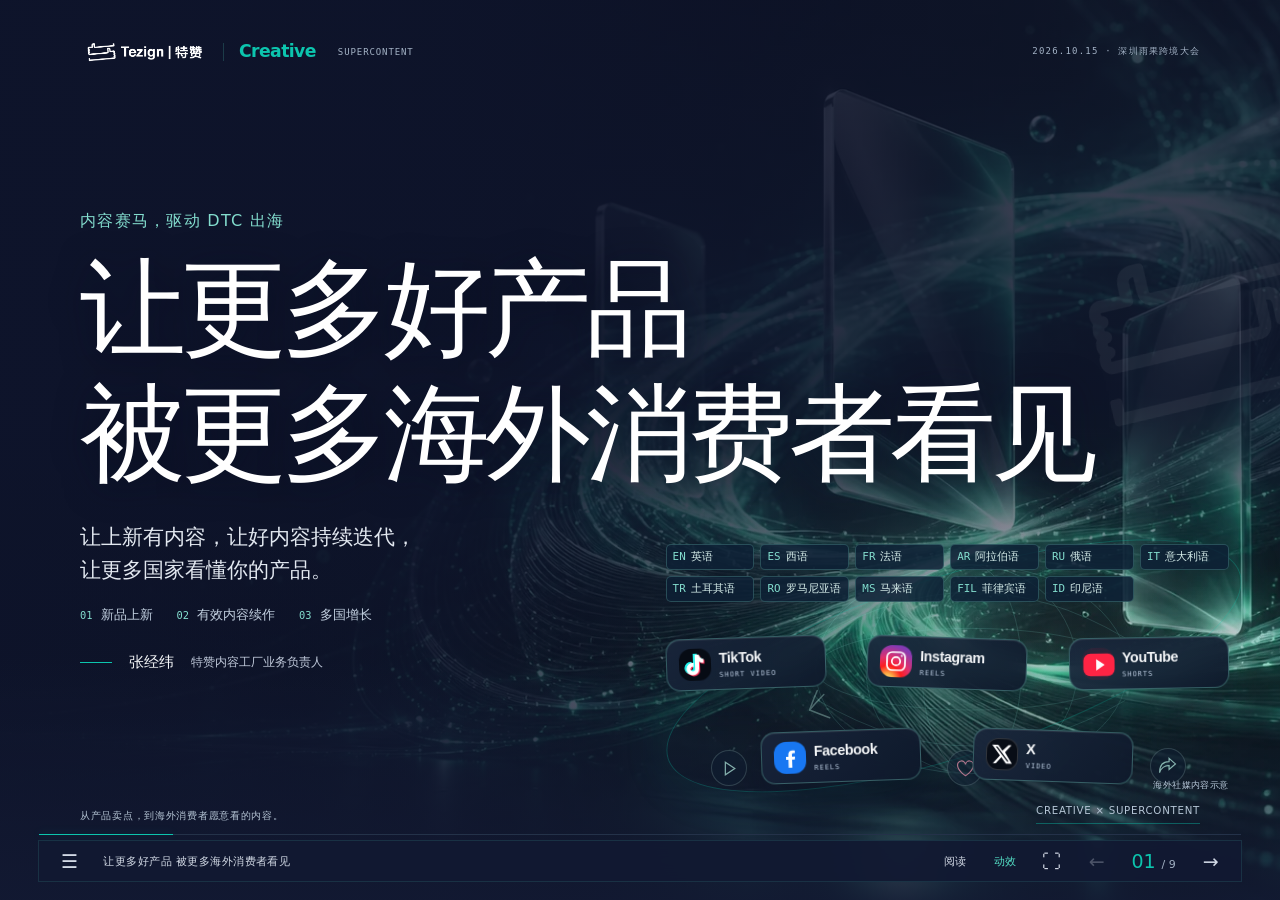
==== commit c8e88345: "Update conference deck with exposure flywheel, real video variants and contact QR" ====
--- a/index.html
+++ b/index.html
@@ -1,6 +1,6 @@
 <!DOCTYPE html>
 
-<html data-content-version="v1.5.2" lang="zh-CN">
+<html data-content-version="v1.10.0" lang="zh-CN">
 <head>
 <meta charset="utf-8"/>
 <meta content="width=device-width, initial-scale=1, viewport-fit=cover" name="viewport"/>
@@ -13,11 +13,15 @@
 <link href="./deck.css?v=10.2" rel="stylesheet"/>
 <link href="./brand.css?v=13.0" rel="stylesheet"/>
 <link href="./p01.css?v=15.2" rel="stylesheet"/>
-<script defer="" src="./deck.js?v=10.2"></script>
+<link href="./p02.css?v=16.0" rel="stylesheet"/>
+<link href="./p03.css?v=17.0" rel="stylesheet"/>
+<link href="./p05.css?v=18.0" rel="stylesheet"/>
+<link href="./methods.css?v=110.0" rel="stylesheet"/>
+<script defer="" src="./deck.js?v=11.0"></script>
 </head>
 <body>
 <a class="skip-link" href="#slide-1">进入演示内容</a>
-<main aria-label="TikTok 大会演示，共10页" id="deck">
+<main aria-label="TikTok 大会演示，共9页" id="deck">
 <section aria-label="第1页，封面" class="slide cover active" data-evidence="p01" data-industry-note="DHL 2025：87% 受访电商企业有社交媒体布局；产品需要当地可理解的内容入口。" data-source-ids="s99ecc4c2ac" data-title="让更多好产品 被更多海外消费者看见" id="slide-1">
 <img alt="青绿光轨环绕产品展示屏的特赞 Creative 品牌主视觉" class="hero-art" src="./assets/hero-tiktok.webp"/>
 <div class="cover-shade"></div><div aria-hidden="true" class="glow-orbit"></div>
@@ -55,18 +59,36 @@
 </div>
 <div class="cover-bottom"><span>从产品卖点，到海外消费者愿意看的内容。</span><span class="cover-tag">CREATIVE × SUPERCONTENT</span></div>
 </section>
-<section aria-label="第2页，个人与公司介绍" class="slide intro brand-paper" data-evidence="p02" data-industry-note="Adobe 2026：53%受访企业仍采用线性、资源密集的内容流程。" data-source-ids="sacac97afe4" data-title="从产品信息， 到各国可用的成片。" id="slide-2" inert="">
+<section aria-label="第2页，特赞荣誉、GEA与分享者介绍" class="slide intro brand-paper" data-evidence="p02" data-industry-note="特赞官网：GEA为企业级智能体系统；公司规模数据截至2026年7月。" data-source-ids="tezign-official" data-title="特赞：把 AI 带进真实内容业务" id="slide-2" inert="">
 <header class="brandline"><span class="wordmark brand-lockup"><img alt="Tezign 特赞" class="tezign-logo" src="./assets/tezign-white.png"/><span class="creative-name">Creative</span><span class="product-name">SUPERCONTENT</span></span><span>01 / WHO WE ARE</span></header>
-<div class="slide-heading"><p class="eyebrow">把产品事实、制作与交接连起来</p><h2>从产品信息，<br/>到各国可用的成片。</h2></div>
-<div class="intro-grid"><article class="person"><div aria-hidden="true" class="monogram"><span>JW</span><i></i></div><div><p class="mini-label">YOUR CONTENT PARTNER</p><h3>张经纬</h3><p class="role">特赞内容工厂业务负责人</p><p class="quiet">先看产品与上市节点，<br/>再安排卖点、版本和交付批次。</p></div></article><article class="company"><p class="mini-label">TEZIGN</p><h3>特赞<span>内容科技公司</span></h3><p class="company-statement">团队定脚本，AI 做画面；<br/>品牌确认事实，团队交付版本。</p><div class="capability-line"><span>卖点策划</span><b>↗</b><span>AI 制作</span><b>↗</b><span>本地化检查</span><b>↗</b><span>版本复盘</span></div></article></div>
-<div class="evidence-band"><article><span class="case-kicker">真实交付 / 全 AI 家电</span><h3>从产品事实，到获批成片。</h3><p>脚本 → AI 参考图 → 分镜与镜头 → 成片；产品外观、功能与表达由品牌确认。</p><button class="case-link" data-case-film="wall-20">看方向 7 完整作品 ↗</button></article><article><span class="case-kicker">真实交付 / 东盟六国项目</span><h3>按国家、语种和批次交接。</h3><p>六国累计 1,565 条分发记录；逐国登记播放与互动，支持批次复盘。</p><a class="case-link" href="#p5">看项目成绩 ↗</a></article></div>
-<p class="closing-line">先对齐产品事实和目标市场，再确认这一批交什么。</p>
-<p class="footnote"><br/>Adobe 2026：53%受访企业仍采用线性、资源密集的内容流程。 <a data-source-link="" href="./sources.html#p02" rel="noopener noreferrer" target="_blank"><u>来源与口径 ↗</u></a></p></section>
-<section aria-label="第3页，核心问题" class="slide pain" data-evidence="p03" data-industry-note="Adobe 2025：37%受访营销人称付费社媒缺新鲜创意；需提前备好下一批。" data-source-ids="sf70cbce25d sb40da4c445" data-title="产品准备好了， 内容还没跟上。" id="slide-3" inert="">
+<div class="p02-heading"><p class="eyebrow">关于特赞，与今天的分享者</p><h2>特赞：把 AI 带进<span>真实内容业务。</span></h2></div>
+<div class="p02-layout">
+<article class="p02-company" aria-label="公司实力与GEA">
+<p class="p02-company-lead">企业级智能体公司，将 AI 产品、行业经验与专业团队结合，<br/>帮助企业把内容创意、生产与运营落实到业务中。</p>
+<dl class="p02-scale" aria-label="官网披露的公司规模，2026年7月"><div><dt>180+</dt><dd>企业客户</dd></div><div><dt>60+</dt><dd>《财富》世界及中国<br/>500 强企业客户</dd></div><div><dt>50+</dt><dd>覆盖国家和地区</dd></div></dl>
+<div class="p02-honors" aria-label="特赞近期荣誉">
+<a href="https://www.tezign.com/page/aboutus/" target="_blank" rel="noopener noreferrer"><small>2020 · FAST COMPANY</small><strong>中国最佳创新<br/>公司 50</strong><span>入选快公司年度榜单</span></a>
+<a href="https://www.tezign.com/updates/tezign-tech-enterprise-intelligent-agent-awards" target="_blank" rel="noopener noreferrer"><small>2026 · 非凡奖产品奖</small><strong>最佳企业级<br/>智能体基础设施</strong><span>GEA 产品获奖</span></a>
+<a href="https://www.tezign.com/updates/tezhan-technology-agi-top-30-2026" target="_blank" rel="noopener noreferrer"><small>2026 · FOUNDER PARK</small><strong>中国 AGI 创新<br/>影响力机构 TOP 30</strong><span>入选年度机构榜单</span></a>
+</div>
+<div class="p02-gea"><div class="p02-gea-head"><div class="p02-gea-name">GEA</div><div><h3>企业级智能体系统</h3><p>连接企业知识、人员、数据与现有系统，<br/>在授权范围内持续推进业务工作。</p></div></div><div class="p02-gea-flow" aria-label="内容业务的落地路径示意"><span>业务信息</span><b>→</b><span>策略与创意</span><b>→</b><span>内容制作</span><b>→</b><span>反馈迭代</span></div><p class="p02-gea-note">在内容业务中，我们以专业团队与 AI 协同，把创意组织成可持续的交付。</p></div>
+</article>
+<article class="p02-profile" aria-label="张经纬介绍">
+<figure class="p02-portrait"><img alt="张经纬手持话筒演讲的个人肖像，基于本人提供的照片自然修饰" src="./assets/jingwei-portrait-p02.png" width="1122" height="1402"/></figure>
+<h3>张经纬</h3><p class="p02-role">特赞内容工厂业务负责人</p>
+<ul class="p02-experience" aria-label="内容项目经验总结">
+<li><span class="p02-index">01</span><div><strong>AIGC 商业内容生产</strong><p>产品卖点策划、AI 场景与短视频制作。</p></div></li>
+<li><span class="p02-index">02</span><div><strong>品牌海外内容本地化</strong><p>消费电子、家电与电商的多国、多语种交付。</p></div></li>
+<li><span class="p02-index">03</span><div><strong>内容赛马与规模化交付</strong><p>多方向测试、版本迭代、批次交付与复盘。</p></div></li>
+</ul></article>
+</div>
+<p class="p02-source-note"><span>公司规模截至 2026.07；荣誉与 GEA 信息据特赞官网，核对于 2026.10.12。</span><a href="./sources.html#p02" target="_blank" rel="noopener noreferrer" data-source-link="">公司来源与介绍口径 ↗</a></p>
+</section>
+<section aria-label="第3页，核心问题" class="slide pain" data-evidence="p03" data-industry-note="历史案例：全AI成片、7批更新与印尼本土脚本；统计范围分别标注。" data-source-ids="historical-cases" data-title="产品准备好了， 内容还没跟上。" id="slide-3" inert="">
 <header class="brandline"><span class="wordmark brand-lockup"><img alt="Tezign 特赞" class="tezign-logo" src="./assets/tezign-white.png"/><span class="creative-name">Creative</span><span class="product-name">SUPERCONTENT</span></span><span>02 / THE PROBLEM</span></header>
 <div class="slide-heading"><p class="eyebrow">上市、更新、换市场：三个具体内容缺口</p><h2>产品准备好了，<br/><span class="lime">内容还没跟上。</span></h2></div>
-<div class="pain-list"><article><span class="line-number">01</span><h3>新品上市，实拍未到</h3><p>只拿到产品图和参数，也要先准备使用场景与卖点演示。</p><div class="pain-case"><span class="case-kicker">案例 / 全 AI 家电</span><p>全 AI 家电从产品信息生成场景与镜头；单条记录 113.6 万曝光。</p><button class="case-link" data-case-film="wall-20">看零实拍作品 ↗</button></div></article><article><span class="line-number">02</span><h3>旧素材跑，下一批未到</h3><p>上新和大促继续走，表现下滑时缺少可接替的版本。</p><div class="pain-case"><span class="case-kicker">案例 / 消费电子俄罗斯赛马</span><p>俄罗斯项目七批记录：从耐用性、AI 按键，迭代到图生视频艺术表达。</p><a class="case-link" href="#p9">看七批迭代记录 ↗</a></div></article><article><span class="line-number">03</span><h3>换国家，也换语境</h3><p>字幕能翻译；当地使用场景、兴趣和购买疑问还要重新理解。</p><div class="pain-case"><span class="case-kicker">案例 / 东盟六国试点</span><p>东盟试点把「印尼本土」单列为脚本方向；其中一支记录 54.1 万播放。</p><a class="case-link" href="#p7">看本土脚本赛马 ↗</a></div></article></div>
-<p class="closing-line">把产品、国家和上线时间给我们，先列出这一轮的内容缺口。</p><p class="footnote">历史案例不同国家、方向与批次，不构成效果对照；家电自然 / 付费未拆分，东盟试点按原项目口径。<br/>Adobe 2025：37%受访营销人称付费社媒缺新鲜创意；需提前备好下一批。 <a data-source-link="" href="./sources.html#p03" rel="noopener noreferrer" target="_blank"><u>来源与口径 ↗</u></a></p>
+<div class="pain-list"><article><span class="line-number">01</span><h3>新品上市，视频还没准备好</h3><p>只有产品图和参数，上新也要有视频。</p><div class="pain-case"><span class="case-kicker">真实案例 / 全 AI 家电</span><div class="proof-number"><strong data-raw-value="1136162">113.6</strong><span>万</span></div><div class="proof-measure">单条曝光</div><p class="proof-result">从产品资料出发，<br/>做出完整场景视频。</p><p class="proof-scope">全 AI 制作</p></div></article><article><span class="line-number">02</span><h3>旧内容跑不动，新版本跟不上</h3><p>老视频表现下滑，新的内容还没准备好。</p><div class="pain-case"><span class="case-kicker">真实案例 / 消费电子</span><div class="proof-number"><strong data-raw-value="1400000">140</strong><span>万</span></div><div class="proof-measure">第六批单条总播放</div><p class="proof-result">7 批持续更新，<br/>用反馈安排下一轮内容。</p><p class="proof-scope">俄罗斯项目</p></div></article><article><span class="line-number">03</span><h3>多国上线，本地内容跟不上</h3><p>字幕翻译好了，场景和表达还不够本地化。</p><div class="pain-case"><span class="case-kicker">真实案例 / 东盟试点</span><div class="proof-number"><strong data-raw-value="540693">54.1</strong><span>万</span></div><div class="proof-measure">本土脚本单条播放</div><p class="proof-result">围绕当地生活场景，<br/>重新表达产品卖点。</p><p class="proof-scope">印尼本土</p></div></article></div>
+<p class="footnote">历史项目数据含投流，非未来效果保证。 <a data-source-link="" href="./sources.html#p03" rel="noopener noreferrer" target="_blank"><u>来源与口径 ↗</u></a></p>
 </section>
 <section aria-label="第4页，全屏海外视频案例墙" class="slide wall-slide" data-evidence="p04" data-industry-note="2024东南亚视频电商占电商GMV的20%（含短视频与直播）。" data-source-ids="s0af126b7a7" data-title="全屏海外成片案例墙" id="slide-4" inert="">
 <div aria-label="海外成片自动静音轮播，点击可看单条完整视频" class="video-wall" id="video-wall"></div>
@@ -74,13 +96,13 @@
 <button class="wall-resume" hidden="" id="wall-resume">播放案例墙</button>
 <p class="wall-hint">21 支真实完整作品 · 素材混剪 / AI 前贴 / 纯 AI<br/><span>点击看成片；动画 110 万为投流播放，家电 113.6 万自然 / 付费未拆分。</span><br/><span>行业背景：2024东南亚视频电商占电商GMV的20%（含短视频与直播）。</span></p>
 </section>
-<section aria-label="第5页，海外项目成绩" class="slide results" data-evidence="p05" data-industry-note="DHL 2025：64% 受访电商企业已向海外销售；多国交付要落实到国别和语种。" data-source-ids="s99ecc4c2ac" data-title="六国同场推进， 数据逐国复盘。" id="slide-5" inert="">
-<header class="brandline"><span class="wordmark brand-lockup"><img alt="Tezign 特赞" class="tezign-logo" src="./assets/tezign-white.png"/><span class="creative-name">Creative</span><span class="product-name">SUPERCONTENT</span></span><span>04 / OVERSEAS EXPERIENCE</span></header>
-<div class="slide-heading"><p class="eyebrow">某全球家电品牌 · 东盟六国赛事项目 · 截至 2026.08.17</p><h2>六国同场推进，<br/>数据逐国复盘。</h2></div>
-<div class="results-grid"><div class="hero-metric"><p><strong>3,257.3</strong><span>万</span></p><span class="metric-description">项目累计播放 · 自然 / 付费未拆分</span><div aria-hidden="true" class="signal-bars"></div></div><div class="result-side"><div class="metric-row"><strong>6</strong><span>东盟国家</span></div><div class="metric-row"><strong>1,565</strong><span>条分发记录</span></div><div class="metric-row"><strong>15.8<span>万</span></strong><span>累计互动</span></div></div></div>
-<div class="evidence-band results-evidence"><article><span class="case-kicker">项目台账 / 六国协同</span><h3>一个总数，拆回每个市场。</h3><p>印尼 1,264.2 万、越南 790.2 万、菲律宾 588.7 万播放；回到国别与批次复盘。</p></article><article><span class="case-kicker">成片级记录 / 全 AI 家电</span><h3>无需存量实拍；单条 113.6 万曝光。</h3><p>方向 7 记录互动 3,519 次；成片级数据单列展示，不与左侧项目总量相加。</p><button class="case-link" data-case-film="wall-20">查看该作品 ↗</button></article></div>
-<p class="closing-line">先约定国家、语种与版本目录，再按同一口径回收数据。</p>
-<p class="footnote">截至 2026.08.17 的历史项目累计，播放自然 / 付费未拆分；1,565 为分发记录，互动非转化数据，历史结果不构成效果保证。<br/>DHL 2025：64%受访电商企业已向海外销售（19市场调查）。 <a data-source-link="" href="./sources.html#p05" rel="noopener noreferrer" target="_blank"><u>来源与口径 ↗</u></a></p>
+<section aria-label="第5页，两个海外客户的声量与国家覆盖" class="slide results" data-evidence="p05" data-industry-note="家电累计播放3257.3万、6国；手机最新累计声量2亿、21国由本人于2026-10-12确认，分别展示。" data-source-ids="two-client-results" data-title="亿万级海外声量，覆盖多国。" id="slide-5" inert="">
+<header class="brandline"><span class="wordmark brand-lockup"><img alt="Tezign 特赞" class="tezign-logo" src="./assets/tezign-white.png"/><span class="creative-name">Creative</span><span class="product-name">SUPERCONTENT</span></span><span>04 / OVERSEAS EXPERIENCE<a class="p05-source" data-source-link="" href="./sources.html#p05" rel="noopener noreferrer" target="_blank">来源与口径 ↗</a></span></header>
+<div class="slide-heading"><p class="eyebrow">真实海外项目 / 家电 × 手机</p><h2>亿万级海外声量，<span class="lime">覆盖多国。</span></h2></div>
+<div class="client-proof-grid">
+<article class="client-proof"><span class="client-kicker">01 / HOME APPLIANCES</span><h3>某全球家电品牌</h3><div class="client-reach"><strong data-raw-value="32573192">3,257.3</strong><span>万</span></div><p class="reach-label">项目累计播放</p><p class="reach-scope">截至 2026.08.17 · 含付费投流</p><div class="coverage"><div class="coverage-count"><strong>6</strong><span>个国家覆盖</span></div><ul aria-label="家电项目覆盖国家" class="country-list"><li>印度尼西亚</li><li>泰国</li><li>马来西亚</li><li>新加坡</li><li>越南</li><li>菲律宾</li></ul></div></article>
+<article class="client-proof"><span class="client-kicker">02 / SMARTPHONES</span><h3>某全球手机品牌</h3><div class="client-reach"><strong data-recorded-value="2亿" data-source-confirmed="2026-10-12">2</strong><span>亿</span></div><p class="reach-label">海外项目累计声量</p><p class="reach-scope">最新项目累计 · 2026.10.12 确认</p><div class="coverage"><div class="coverage-count"><strong>21</strong><span>个国家覆盖</span></div><ul aria-label="手机项目部分已交付国家" class="country-list"><li>墨西哥</li><li>哥伦比亚</li><li>沙特阿拉伯</li><li>南非</li><li>英国</li><li>法国</li><li>意大利</li><li>马来西亚</li><li>菲律宾</li><li>土耳其</li><li>阿联酋</li><li>俄罗斯</li></ul></div></article>
+</div>
 </section>
 <section aria-label="第6页，开场方法" class="slide hooks brand-paper" data-evidence="p06" data-industry-note="TikTok 2025 广告指南：前 3 秒说明主题，前 6 秒突出钩子。" data-source-ids="sf70cbce25d" data-title="开场给理由， 卖点讲清楚。" id="slide-6" inert="">
 <header class="brandline"><span class="wordmark brand-lockup"><img alt="Tezign 特赞" class="tezign-logo" src="./assets/tezign-white.png"/><span class="creative-name">Creative</span><span class="product-name">SUPERCONTENT</span></span><span>05 / THE FIRST FEW SECONDS</span></header>
@@ -90,33 +112,36 @@
 <p class="closing-line">同一卖点先试不同开场，回收观看数据后再决定保留哪种。</p>
 <p class="footnote">三支不同作品，家电自然 / 付费未拆分，无同条件开场对照。零素材指无需存量实拍；产品外观、功能与表达仍需品牌确认。<br/>TikTok 2025广告指南：前3秒说主题、前6秒给钩子；是制作建议。 <a data-source-link="" href="./sources.html#p06" rel="noopener noreferrer" target="_blank"><u>来源与口径 ↗</u></a></p>
 </section>
-<section aria-label="第7页，内容验证方法" class="slide method brand-paper" data-evidence="p07" data-industry-note="TikTok 2025 付费指南：每广告组建议 3–5 种明显不同创意；用测试逐步优化。" data-source-ids="sf70cbce25d" data-title="4 条内容 贡献 90.69%， 下一轮要看清分布。" id="slide-7" inert="">
-<header class="brandline"><span class="wordmark brand-lockup"><img alt="Tezign 特赞" class="tezign-logo" src="./assets/tezign-white.png"/><span class="creative-name">Creative</span><span class="product-name">SUPERCONTENT</span></span><span>06 / TEST BEFORE SCALE</span></header>
-<div class="slide-heading"><p class="eyebrow">赛马不是押一条 · 让逐条反馈决定下一批</p><h2><span class="lime">4 条内容</span>贡献 90.69%，<br/>下一轮要看清分布。</h2></div>
-<div class="method-grid"><div class="sample-visual"><div aria-label="103条发布记录，其中4条贡献90.69%曝光" class="sample-dots" id="sample-dots"></div><p><span class="dot-key"></span>4 条高贡献内容<span class="sample-total">/ 103 条发布记录</span></p><div class="race-winners"><article><span>印尼 · 本土脚本</span><strong>540,693</strong><small>播放</small></article><article><span>印尼 · 高燃快剪</span><strong>412,325</strong><small>播放</small></article><article><span>泰国 · 宏大叙事</span><strong>35,261</strong><small>播放</small></article><article><span>越南 · 硬核科技</span><strong>35,100</strong><small>播放</small></article></div></div><div class="method-steps"><article><span>01</span><div><h3>先定测试问题</h3><p>围绕同一产品，把本土场景、快剪、科技和叙事分成不同方向。</p></div></article><article><span>02</span><div><h3>统一比较窗口</h3><p>记录国家、账号与发布时间；下一轮把自然与付费数据分列。</p></div></article><article><span>03</span><div><h3>看分布，不只看均值</h3><p>103 条中，其余 99 条合计 10.51 万播放；逐条看差异，再判断方向。</p></div></article><article><span>04</span><div><h3>复用结构，再测变体</h3><p>把高贡献表达列入下一批，再分别改变开场、场景或节奏继续测。</p></div></article></div></div>
-<p class="closing-line">先在一个国家拿到可比较的反馈，再决定扩量和本地化。</p>
-<p class="footnote">2026.05.25–28六国矩阵试点，原记录标自然流；逐条付费明细未核验，非因果对照。 TikTok 2025指南建议多方向测试。 <a data-source-link="" href="./sources.html#p07" rel="noopener noreferrer" target="_blank"><u>来源与口径 ↗</u></a></p>
+
+<section aria-label="第7页，内容赛马与曝光飞轮" class="slide race-funnel exposure-flywheel" data-evidence="p07" data-industry-note="批量生产、赛马筛选、有效延展与数据回流构成持续迭代闭环；飞轮为方法示意，不代表固定增长或效果保证。" data-source-ids="race-workflow" data-title="内容赛马，让曝光飞轮转起来。" id="slide-7" inert=""><header class="brandline"><span class="wordmark brand-lockup"><img alt="Tezign 特赞" class="tezign-logo" src="./assets/tezign-white.png"/><span class="creative-name">Creative</span><span class="product-name">SUPERCONTENT</span></span><span>06 / CONTENT RACING<a class="method-source" data-source-link="" href="./sources.html#p07" rel="noopener noreferrer" target="_blank">方法与说明 ↗</a></span></header>
+<div class="slide-heading"><p class="eyebrow">方法 01 / 内容赛马 × 曝光飞轮</p><h2>内容赛马，<br/><span class="lime">让曝光飞轮转起来。</span></h2></div>
+<div class="flywheel-layout"><div class="flywheel-visual" role="img" aria-label="批量生产、赛马筛选、有效延展、数据回流形成闭环，数据回到下一轮内容生产">
+<svg class="flywheel-orbit" viewBox="0 0 520 390" aria-hidden="true"><ellipse class="orbit-base" cx="260" cy="195" rx="184" ry="142"/><g class="orbit-flow"><path d="M260 53 A184 142 0 0 1 440 165"/><path d="M444 195 A184 142 0 0 1 298 334"/><path d="M260 337 A184 142 0 0 1 80 225"/><path d="M76 195 A184 142 0 0 1 222 56"/></g><g class="orbit-arrows"><path d="m438 142 3 22-22-5"/><path d="m318 315-21 20-13-23"/><path d="m82 248-3-22 22 5"/><path d="m202 75 21-20 13 23"/></g></svg>
+<div class="flywheel-center"><span>CONTENT RACING</span><strong>曝光飞轮</strong><p>不断生产 · 持续筛选<br/>有效结构 · 继续延展</p></div>
+<div class="wheel-node wheel-top"><span>01</span><h3>批量生产</h3><p>让卖点拥有多种表达</p></div>
+<div class="wheel-node wheel-right"><span>02</span><h3>赛马筛选</h3><p>小批测试，找到有效方向</p></div>
+<div class="wheel-node wheel-bottom"><span>03</span><h3>有效延展</h3><p>换人物、场景、语种</p></div>
+<div class="wheel-node wheel-left"><span>04</span><h3>数据回流</h3><p>把结论接回下一轮生产</p></div>
+</div><div class="flywheel-actions"><article><span>01</span><div><h3>先让内容供给跟得上</h3><p>从产品卖点与人群场景出发，批量制作不同形式与开场。</p></div></article><article><span>02</span><div><h3>让用户反馈筛出有效内容</h3><p>同市场、同窗口，比较观看反馈与传播成本，选出有表现的版本。</p></div></article><article><span>03</span><div><h3>把有效结构延展成更多版本</h3><p>保留核心卖点与内容结构，延展人物、场景及本地化表达。</p></div></article><article><span>04</span><div><h3>用这一轮的数据安排下一轮</h3><p>自然与付费分开记录；保留、改写或停止，持续更新生产排期。</p></div></article></div></div>
+<p class="method-takeaway">批量生产 → 赛马筛选 → 有效延展 → 数据回流 ↺ 下一轮内容</p>
 </section>
-<section aria-label="第8页，9800元入门套餐，现场95折9310元" class="slide offer offer-starter" data-evidence="p08" data-industry-note="Google 2025.05 已将 Veo 图生视频引入 Merchant Center；产品图正在成为视频制作入口。" data-source-ids="s0834cd0a09" data-title="入门试单" id="slide-8" inert="">
-<header class="brandline"><span class="wordmark brand-lockup"><img alt="Tezign 特赞" class="tezign-logo" src="./assets/tezign-white.png"/><span class="creative-name">Creative</span><span class="product-name">SUPERCONTENT</span></span><span>07 / CONFERENCE OFFER</span></header>
-<div class="offer-grid"><div class="offer-copy"><p class="eyebrow">OFFER 01 / CREATIVE STARTER</p><h2>入门试单</h2><p class="offer-promise">先选一个产品、一个市场，<br/>把首轮内容任务做清楚。</p><div class="offer-lines"><p><span>01</span>确定卖点、目标国家与首轮方向</p><p><span>02</span>脚本确认后制作样片与测试版本</p><p><span>03</span>品牌验收成片、语种与版本目录</p></div><p class="offer-fit">适合：首次试 AI 内容；请带产品图 / 参数、目标市场与上线时间。</p><div class="offer-case"><button aria-label="观看入门路径参考作品" class="offer-case-thumb" data-case-film="wall-20"><img alt="纯AI家电方向7成片" loading="lazy" src="./assets/wall/wall-20.jpg"/><span>播放 ↗</span></button><div><span class="case-kicker">制作路径参考 / 全 AI 家电</span><h3>零实拍起步，也从产品事实开始。</h3><p>家电方向 7 参考：产品信息 → 脚本 → AI 镜头 → 成片；113.6 万曝光为历史记录，非本档预期。</p></div></div></div><div class="price-panel"><span class="discount-pill">大会现场签约 · 95 折</span><p class="original-price">套餐价 <del>¥9,800</del></p><p class="price"><span>¥</span>9,310</p><p class="saving">现场立省 ¥490</p><div class="price-rule"></div><p class="price-note">先确认首轮交付物，<br/>再决定下一轮投入。</p><a class="contact-cta" href="mailto:zhangjingwei@tezign.com?subject=Creative%20Starter%20%E5%A4%A7%E4%BC%9A%E7%AD%BE%E7%BA%A6%E5%92%A8%E8%AF%A2">现场咨询 · 确认项目范围 <span>↗</span></a></div></div>
-<p class="footnote offer-footnote">展示价对应本档合作方向，具体履约清单按双方报价确认。案例示范制作路径，非本档客户或效果承诺。具体条数、国家、语种、修改轮次、周期、媒体范围及税费，以双方确认的报价单为准。<br/>Google 2025将图生视频引入Merchant Center；产品图也能成为制作入口。 <a data-source-link="" href="./sources.html#p08" rel="noopener noreferrer" target="_blank"><u>来源与口径 ↗</u></a></p>
+<section aria-label="第8页，充电宝人物延展三视频对照" class="slide video-extension character-comparison brand-paper" data-title="保留有效结构，换人物，也换场景。" id="slide-8">
+<header class="brandline"><span class="wordmark brand-lockup"><img alt="Tezign 特赞" class="tezign-logo" src="./assets/tezign-white.png"/><span class="creative-name">Creative</span><span class="product-name">SUPERCONTENT</span></span><span>07 / VIDEO VARIATIONS<a class="method-source" data-source-link="" href="./sources.html#p08" rel="noopener noreferrer" target="_blank">方法与说明 ↗</a></span></header>
+<div class="slide-heading"><p class="eyebrow">视频裂变 / 某充电宝品牌人物与场景延展</p><h2>保留有效结构，<br/><span class="lime">换人物，也换场景。</span></h2></div>
+<div class="comparison-gallery" aria-label="客户原素材、室内换人、户外换人换场景三视频对照">
+<figure><figcaption><span>01 / VIDEO COMPARISON</span><h3>客户原素材</h3></figcaption><video controls playsinline preload="metadata" poster="https://github.com/welay21312312321/tezign-tiktok-motion-deck/releases/download/case-media-20261012/powerbank-reference-start.jpg" aria-label="客户原素材视频"><source src="https://github.com/welay21312312321/tezign-tiktok-motion-deck/releases/download/case-media-20261012/powerbank-reference.mp4" type="video/mp4"/>当前浏览器不支持视频播放。</video><p>保留原片作为结构与产品动作对照。</p></figure>
+<figure><figcaption><span>02 / VIDEO COMPARISON</span><h3>换人版本 · 室内</h3></figcaption><video controls playsinline preload="metadata" poster="https://github.com/welay21312312321/tezign-tiktok-motion-deck/releases/download/case-media-20261012/powerbank-variation-full-start.jpg" aria-label="换人版本 · 室内视频"><source src="https://github.com/welay21312312321/tezign-tiktok-motion-deck/releases/download/case-media-20261012/powerbank-variation-full.mp4" type="video/mp4"/>当前浏览器不支持视频播放。</video><p>延展人物形象，保留产品演示结构。</p></figure>
+<figure><figcaption><span>03 / VIDEO COMPARISON</span><h3>换人＋换场景 · 户外</h3></figcaption><video controls playsinline preload="metadata" poster="https://github.com/welay21312312321/tezign-tiktok-motion-deck/releases/download/case-media-20261012/powerbank-variation-outdoor.jpg" aria-label="换人＋换场景 · 户外视频"><source src="https://github.com/welay21312312321/tezign-tiktok-motion-deck/releases/download/case-media-20261012/powerbank-variation-outdoor.mp4" type="video/mp4"/>当前浏览器不支持视频播放。</video><p>人物、服装与背景一起延展到户外。</p></figure>
+</div><div class="comparison-takeaway"><div><strong>结构保留</strong><span>开场、产品动作与卖点是对照基准</span></div><div><strong>人物与场景延展</strong><span>人物、服装、环境，延展不同表达</span></div><div><strong>作品片段对照</strong><span>约26秒案例片段，最终版本按项目确认</span></div></div>
 </section>
-<section aria-label="第9页，29800元主推套餐，现场95折28310元" class="slide offer offer-sprint" data-evidence="p09" data-industry-note="Lenovo 2024举例：4产品×8渠道×4语言×3版本，需要384项活动素材。" data-source-ids="sf70cbce25d s91e0317dcb" data-title="持续迭代" id="slide-9" inert="">
-<header class="brandline"><span class="wordmark brand-lockup"><img alt="Tezign 特赞" class="tezign-logo" src="./assets/tezign-white.png"/><span class="creative-name">Creative</span><span class="product-name">SUPERCONTENT</span></span><span>08 / CONFERENCE OFFER</span></header>
-<div class="offer-grid"><div class="offer-copy"><p class="eyebrow">OFFER 02 / AIGC SPRINT <span class="recommend">主推推荐</span></p><h2>持续迭代</h2><p class="offer-promise">把下一批内容，<br/>接到这一批的反馈上。</p><div class="offer-lines"><p><span>01</span>按获批卖点与排期，分批交付成片</p><p><span>02</span>改变开场、场景或节奏，保留版本差异</p><p><span>03</span>登记反馈，形成保留 / 重做清单</p></div><p class="offer-fit">适合：持续上新或大促，并能授权回传数据的团队。</p><div class="offer-case text-case"><div><span class="case-kicker">迭代路径参考 / 消费电子俄罗斯七批赛马</span><h3>七批迭代，持续更换卖点与表达。</h3><p>耐用性 → AI 按键 → 艺术表达；第六批 TOP 记录 140 万总播放，由下列两类记录构成。</p><div class="split-metrics"><span>自然字段 <strong>71,034</strong></span><span>加热字段 <strong>1,328,966</strong></span></div></div></div></div><div class="price-panel"><span class="discount-pill">大会现场签约 · 95 折</span><p class="original-price">套餐价 <del>¥29,800</del></p><p class="price"><span>¥</span>28,310</p><p class="saving">现场立省 ¥1,490</p><div class="price-rule"></div><p class="price-note">先把反馈表对齐，<br/>再把下一批方向排出来。</p><a class="contact-cta" href="mailto:zhangjingwei@tezign.com?subject=AIGC%20Sprint%20%E5%A4%A7%E4%BC%9A%E7%AD%BE%E7%BA%A6%E5%92%A8%E8%AF%A2">现场咨询 · 确认项目范围 <span>↗</span></a></div></div>
-<p class="footnote offer-footnote">展示价对应本档合作方向，具体履约清单按双方报价确认。案例为迭代路径参考；自然与加热为最终构成，非投流前后对照。反馈以获授权数据为基础；条数、周期、修改轮次、媒体与税费按报价单确认。<br/>Lenovo 2024举例：4产品×8渠道×4语言×3版本，需要384项活动素材。 <a data-source-link="" href="./sources.html#p09" rel="noopener noreferrer" target="_blank"><u>来源与口径 ↗</u></a></p>
-</section>
-<section aria-label="第10页，49800元组合套餐，现场95折47310元" class="slide offer offer-growth" data-evidence="p10" data-industry-note="2024 TikTok 发布多语 AI 配音；2026.08 指南仍要求审校译文、发布前审核。" data-source-ids="sb2e9260e81 sdd35d04c51" data-title="多国协同" id="slide-10" inert="">
-<header class="brandline"><span class="wordmark brand-lockup"><img alt="Tezign 特赞" class="tezign-logo" src="./assets/tezign-white.png"/><span class="creative-name">Creative</span><span class="product-name">SUPERCONTENT</span></span><span>09 / CONFERENCE OFFER</span></header>
-<div class="offer-grid"><div class="offer-copy"><p class="eyebrow">OFFER 03 / GROWTH PILOT</p><h2>多国协同</h2><p class="offer-promise">从一国验证开始，<br/>逐步扩到获批目标市场。</p><div class="offer-lines"><p><span>01</span>确定首个市场与后续扩展顺序</p><p><span>02</span>按国别适配场景、语种与字幕</p><p><span>03</span>交接版本目录，按反馈规划下一批</p></div><div class="gift"><span>现场加赠</span><p>1 个月内容洞察分析报告服务</p></div><p class="offer-fit">适合：已有验证方向，准备增加目标市场的团队。</p><div class="offer-case text-case"><div><span class="case-kicker">协同路径参考 / 东盟六国实际分发</span><h3>六国协同，落在版本与批次管理。</h3><div class="country-versions"><span>印尼 <b>314</b></span><span>泰国 <b>314</b></span><span>马来西亚 <b>312</b></span><span>新加坡 <b>209</b></span><span>越南 <b>208</b></span><span>菲律宾 <b>208</b></span></div><p>六国共 1,565 条分发记录；这些数不代表 1,565 支独立母片，也不代表本档交付量。</p></div></div></div><div class="price-panel"><span class="discount-pill">大会现场签约 · 95 折</span><p class="original-price">套餐价 <del>¥49,800</del></p><p class="price"><span>¥</span>47,310</p><p class="saving">现场立省 ¥2,490 · 可叠加赠送服务</p><div class="price-rule"></div><p class="price-note">张经纬 · 特赞内容工厂<br/><a href="mailto:zhangjingwei@tezign.com">zhangjingwei@tezign.com</a></p><a class="contact-cta" href="mailto:zhangjingwei@tezign.com?subject=Growth%20Pilot%20%E5%A4%A7%E4%BC%9A%E7%AD%BE%E7%BA%A6%E5%92%A8%E8%AF%A2">现场咨询 · 选择你的第一轮任务 <span>↗</span></a></div></div>
-<p class="footnote offer-footnote">展示价对应本档合作方向，具体履约清单按双方报价确认。案例为截至 2026.08.17 的分发记录。条数、国家、语种、审校、周期、媒体及税费按报价单确认；赠送报告服务的范围与启动日一并约定。<br/>2024 TikTok推出10+语种AI配音；2026操作指南仍要求审阅译文。 <a data-source-link="" href="./sources.html#p10" rel="noopener noreferrer" target="_blank"><u>来源与口径 ↗</u></a></p>
+<section aria-label="第9页，重点回顾、感谢与联系我们" class="slide closing-summary" data-evidence="p09" data-industry-note="三项服务重点：丰富内容形式、数据筛选与持续迭代、稳定批量交付。联系信息沿本人确认。" data-source-ids="closing-service" data-title="感谢聆听，一起做好下一轮海外内容。" id="slide-9" inert=""><header class="brandline"><span class="wordmark brand-lockup"><img alt="Tezign 特赞" class="tezign-logo" src="./assets/tezign-white.png"/><span class="creative-name">Creative</span><span class="product-name">SUPERCONTENT</span></span><span>08 / THANK YOU<a class="method-source" data-source-link="" href="./sources.html#p09" rel="noopener noreferrer" target="_blank">方法与说明 ↗</a></span></header>
+<div class="closing-layout"><div class="closing-main"><p class="eyebrow">今天，希望你记住这三件事</p><h2>让更多好产品，<br/><span class="lime">被海外消费者看见。</span></h2><div class="closing-points"><article><span>01</span><div><h3>内容形式更丰富</h3><p>产品图、旧素材、有效参考视频，都可以成为内容起点。</p></div></article><article><span>02</span><div><h3>每一轮都能继续迭代</h3><p>用漏斗赛马筛选方向，再延展有表现的内容结构。</p></div></article><article><span>03</span><div><h3>内容供给更稳定</h3><p>脚本、制作、本地化与版本管理，按确认节奏分批交付。</p></div></article></div><p class="closing-invitation">带一个产品、一个目标市场，<br/>我们一起把第一轮内容任务做清楚。</p></div><aside class="closing-contact"><p class="thanks">感谢聆听。</p><div class="closing-speaker-row"><img class="closing-portrait" src="./assets/jingwei-portrait-p02.png" alt="张经纬，本人演讲照片自然修饰版"/><div><h3>张经纬</h3><p class="contact-role">特赞内容工厂业务负责人</p></div></div><a class="closing-email" href="mailto:zhangjingwei@tezign.com">zhangjingwei@tezign.com <span>↗</span></a><div class="contact-qr-row" aria-label="扫码联系"><figure><a href="./assets/contact-feishu-20261012.png" target="_blank" rel="noopener noreferrer" aria-label="放大飞书二维码"><img src="./assets/contact-feishu-20261012.png" alt="张经纬提供的飞书联系二维码"/></a><figcaption>飞书</figcaption></figure><figure><a href="./assets/contact-wechat-20261012.png" target="_blank" rel="noopener noreferrer" aria-label="放大微信二维码"><img src="./assets/contact-wechat-20261012.png" alt="张经纬提供的微信联系二维码"/></a><figcaption>微信</figcaption></figure></div><p class="contact-tip">扫码交流 · 点击二维码可放大</p></aside></div>
 </section>
 </main>
-<nav aria-label="演示控制" class="deck-controls"><button aria-label="打开页面目录" id="contents-button" title="页面目录">☰</button><span class="control-title" id="control-title">让更多好产品被更多海外消费者看见</span><div class="controls-right"><button id="mode-button" title="切换阅读和演示模式">阅读</button><button aria-label="关闭动效" aria-pressed="true" id="motion-button" title="动效（M）">动效</button><button aria-label="进入全屏" id="fullscreen-button" title="全屏（F）">⛶</button><button aria-label="上一页" id="prev-button">←</button><span class="page-counter"><b id="page-number">01</b><span>/ 10</span></span><button aria-label="下一页" id="next-button">→</button></div><div class="deck-progress"><i id="deck-progress"></i></div></nav>
-<dialog id="contents-dialog"><div class="dialog-top"><h2>10 页 · 海外内容增长</h2><button aria-label="关闭目录" data-close="contents-dialog">×</button></div><ol id="contents-list"></ol></dialog>
+<nav aria-label="演示控制" class="deck-controls"><button aria-label="打开页面目录" id="contents-button" title="页面目录">☰</button><span class="control-title" id="control-title">让更多好产品被更多海外消费者看见</span><div class="controls-right"><button id="mode-button" title="切换阅读和演示模式">阅读</button><button aria-label="关闭动效" aria-pressed="true" id="motion-button" title="动效（M）">动效</button><button aria-label="进入全屏" id="fullscreen-button" title="全屏（F）">⛶</button><button aria-label="上一页" id="prev-button">←</button><span class="page-counter"><b id="page-number">01</b><span>/ 9</span></span><button aria-label="下一页" id="next-button">→</button></div><div class="deck-progress"><i id="deck-progress"></i></div></nav>
+<dialog id="contents-dialog"><div class="dialog-top"><h2>9 页 · 海外内容增长</h2><button aria-label="关闭目录" data-close="contents-dialog">×</button></div><ol id="contents-list"></ol></dialog>
 <dialog id="video-dialog"><div class="dialog-top"><span id="film-label">海外成片</span><button aria-label="关闭视频" data-close="video-dialog">×</button></div><video controls="" id="single-video" playsinline="" preload="none"></video></dialog>
 <div aria-live="polite" class="sr-only" id="status"></div>
-<noscript><style>.slide{display:flex!important;position:relative!important;min-height:100vh;height:auto!important}body{overflow:auto!important}.deck-controls{display:none}</style>视频案例墙需要开启 JavaScript；其余10页内容可直接阅读。</noscript>
+<noscript><style>.slide{display:flex!important;position:relative!important;min-height:100vh;height:auto!important}body{overflow:auto!important}.deck-controls{display:none}</style>视频案例墙需要开启 JavaScript；其余内容可直接阅读。</noscript>
 </body>
 </html>
--- a/p02.css
+++ b/p02.css
@@ -0,0 +1,51 @@
+/* P02 only: company evidence, GEA and the speaker. PC presentation scope. */
+#slide-2 .p02-heading {margin:clamp(20px,3vh,38px) 0 clamp(16px,2.5vh,28px)}
+#slide-2 .p02-heading .eyebrow {margin-bottom:10px}
+#slide-2 .p02-heading h2 {font-size:clamp(34px,3.25vw,64px);line-height:1.15;letter-spacing:-.045em;margin:0}
+#slide-2 .p02-heading h2 span {color:#087c70}
+#slide-2 .p02-layout {display:grid;grid-template-columns:minmax(0,1.85fr) minmax(0,1fr);gap:clamp(30px,3.6vw,68px);flex:1;min-height:0}
+#slide-2 .p02-company {display:flex;flex-direction:column;min-height:0;gap:clamp(15px,2.2vh,25px)}
+#slide-2 .p02-company-lead {font-size:clamp(15px,1.22vw,23px);line-height:1.55;max-width:95%;margin:0;color:#4e5555}
+#slide-2 .p02-scale {display:grid;grid-template-columns:1fr 1.35fr 1fr;gap:22px;margin:0;padding:0 0 clamp(13px,1.7vh,20px);border-bottom:1px solid #ced3ce}
+#slide-2 .p02-scale div {display:flex;flex-direction:column}
+#slide-2 .p02-scale dt {font:500 clamp(34px,3.1vw,60px)/1.05 Menlo,monospace;color:#087c70;letter-spacing:-.08em}
+#slide-2 .p02-scale dd {font-size:clamp(12px,1vw,18px);line-height:1.4;margin:10px 0 0;color:#4e5555}
+#slide-2 .p02-honors {display:grid;grid-template-columns:1fr 1.2fr 1fr;gap:clamp(16px,2vw,35px)}
+#slide-2 .p02-honors a {color:inherit;text-decoration:none;border-bottom:none;display:block}
+#slide-2 .p02-honors a:hover strong {color:#087c70}
+#slide-2 .p02-honors small {font:500 clamp(10px,.75vw,14px)/1.4 Menlo,monospace;color:#087c70;display:block;margin-bottom:8px}
+#slide-2 .p02-honors strong {font-size:clamp(15px,1.2vw,23px);line-height:1.4;font-weight:600;display:block}
+#slide-2 .p02-honors span {font-size:clamp(11px,.88vw,16px);line-height:1.45;display:block;color:#60656a;margin-top:5px}
+#slide-2 .p02-gea {position:relative;background:#131e2d;color:#f4f7f6;padding:clamp(19px,2.1vw,36px);display:flex;flex-direction:column;justify-content:center;gap:clamp(14px,2vh,24px);flex:1;min-height:150px;overflow:hidden}
+#slide-2 .p02-gea:before {content:"";position:absolute;width:320px;height:320px;border:1px solid #46cfb829;border-radius:50%;right:-160px;top:-160px;box-shadow:0 0 0 35px #46cfb807,0 0 0 75px #46cfb804;pointer-events:none}
+#slide-2 .p02-gea-head {display:flex;align-items:center;gap:clamp(20px,2vw,36px);position:relative}
+#slide-2 .p02-gea-name {font:500 clamp(45px,4.2vw,78px)/1 Menlo,monospace;letter-spacing:-.075em;color:#53d3bd;flex:none}
+#slide-2 .p02-gea h3 {font-size:clamp(19px,1.5vw,29px);margin:0 0 8px;line-height:1.2}
+#slide-2 .p02-gea p {margin:0;font-size:clamp(12px,1vw,18px);line-height:1.5;color:#c4d3d8}
+#slide-2 .p02-gea-flow {display:flex;align-items:center;justify-content:space-between;gap:8px;border-top:1px solid #ffffff25;padding-top:clamp(14px,2vh,24px);font-size:clamp(13px,1.1vw,20px);position:relative}
+#slide-2 .p02-gea-flow b {color:#53d3bd;font-weight:400}
+#slide-2 .p02-gea-flow span {white-space:nowrap}
+#slide-2 .p02-gea .p02-gea-note {font-size:clamp(10px,.73vw,14px);color:#91aab0}
+#slide-2 .p02-profile {border-left:1px solid #ced3ce;padding-left:clamp(24px,2.8vw,52px);display:flex;flex-direction:column;min-height:0}
+#slide-2 .p02-portrait {margin:0 0 clamp(12px,1.6vh,20px);height:clamp(180px,29vh,330px);position:relative;flex-shrink:0;overflow:hidden;background:#e3eeeb}
+#slide-2 .p02-portrait img {width:100%;height:100%;object-fit:cover;object-position:50% 22%;display:block}
+#slide-2 .p02-profile h3 {font-size:clamp(30px,2.7vw,52px);line-height:1.1;letter-spacing:-.045em;margin:0 0 7px}
+#slide-2 .p02-role {font-size:clamp(15px,1.2vw,23px);color:#087c70;margin:0 0 clamp(12px,1.7vh,20px);line-height:1.3}
+#slide-2 .p02-experience {list-style:none;margin:0;padding:0;display:flex;flex-direction:column;gap:clamp(8px,1.3vh,16px)}
+#slide-2 .p02-experience li {display:flex;gap:12px;align-items:flex-start}
+#slide-2 .p02-experience .p02-index {font:500 clamp(10px,.8vw,15px)/1.7 Menlo,monospace;color:#087c70;flex:none}
+#slide-2 .p02-experience strong {display:block;font-size:clamp(15px,1.05vw,20px);line-height:1.4;font-weight:600}
+#slide-2 .p02-experience p {font-size:clamp(12px,.92vw,18px);line-height:1.55;color:#60656a;margin:4px 0 0}
+#slide-2 .p02-source-note {font-size:clamp(9px,.67vw,12px);line-height:1.5;color:#60656a;display:flex;justify-content:space-between;gap:20px;margin:clamp(12px,1.8vh,20px) 0 0}
+#slide-2 .p02-source-note a {color:#087c70;white-space:nowrap}
+#slide-2.active .p02-portrait img {animation:p02-portrait-in .9s ease both}
+#slide-2.active .p02-scale,#slide-2.active .p02-honors,#slide-2.active .p02-gea {animation:p02-content-in .65s ease both}
+#slide-2.active .p02-honors {animation-delay:.1s}
+#slide-2.active .p02-gea {animation-delay:.2s}
+@keyframes p02-content-in {from{opacity:0;transform:translateY(10px)}to{opacity:1;transform:translateY(0)}}
+@keyframes p02-portrait-in {from{opacity:0;transform:scale(1.025)}to{opacity:1;transform:scale(1)}}
+.read-mode #slide-2 {min-height:850px}
+.read-mode #slide-2 .p02-layout {min-height:560px;flex:none}
+.read-mode #slide-2 .p02-portrait {height:270px}
+@media (prefers-reduced-motion:reduce) {#slide-2 * {animation:none!important}}
+@media print {#slide-2 .p02-heading{margin:12px 0 14px}#slide-2 .p02-layout{min-height:0}#slide-2 .p02-gea{min-height:0}#slide-2 .p02-portrait{height:145px}}
--- a/p03.css
+++ b/p03.css
@@ -0,0 +1,27 @@
+/* P03: make historical evidence readable, with original measured values. */
+#slide-3 .slide-heading {margin:clamp(23px,3.8vh,42px) 0 clamp(18px,2.6vh,28px)}
+#slide-3 .slide-heading h2 {font-size:clamp(38px,3.65vw,70px);line-height:1.12}
+#slide-3 .pain-list {gap:clamp(24px,2.7vw,52px);margin-top:auto;margin-bottom:auto;min-height:0}
+#slide-3 .pain-list>article {padding-top:clamp(16px,2vh,23px);border-color:#55cab43d;min-width:0}
+#slide-3 .pain-list .line-number {font-size:clamp(12px,1vw,18px);margin-bottom:clamp(11px,1.4vh,16px);display:block}
+#slide-3 .pain-list h3 {font-size:clamp(21px,1.75vw,33px);line-height:1.3;font-weight:600;margin:0}
+#slide-3 .pain-list>article>p {font-size:clamp(13px,1.03vw,20px);line-height:1.6;margin-top:clamp(12px,1.6vh,18px);max-width:none;min-height:1.6em;color:#b0bfd0}
+#slide-3 .pain-case {margin-top:clamp(15px,2.2vh,24px);padding:clamp(16px,1.5vw,27px) 0 0;border-color:#55cab43d}
+#slide-3 .case-kicker {font-size:clamp(11px,.85vw,16px);letter-spacing:.03em;color:#5dd8c3;display:block;margin-bottom:clamp(12px,1.6vh,18px)}
+#slide-3 .proof-number {display:flex;align-items:baseline;gap:9px;line-height:1;white-space:nowrap}
+#slide-3 .proof-number strong {font:500 clamp(46px,4.65vw,89px)/1 Menlo,monospace;letter-spacing:-.075em;color:#f5fafb}
+#slide-3 .proof-number span {font-size:clamp(18px,1.7vw,32px);color:#5dd8c3}
+#slide-3 .proof-measure {font-size:clamp(14px,1.2vw,23px);line-height:1.4;color:#ebf2f7;margin:clamp(7px,1vh,12px) 0 0}
+#slide-3 .pain-list .pain-case .proof-result {font-size:clamp(13px,1.04vw,20px);color:#c3d0dd;line-height:1.55;margin-top:clamp(12px,1.6vh,18px);min-height:3.1em;max-width:none}
+#slide-3 .pain-list .pain-case .proof-scope {font-size:clamp(10px,.79vw,15px);color:#8fa6b8;line-height:1.5;margin-top:clamp(8px,1.2vh,13px);max-width:none}
+#slide-3 .pain-case .case-link {font-size:clamp(12px,.95vw,18px);margin-top:clamp(10px,1.3vh,15px);color:#5dd8c3}
+#slide-3 .closing-line {font-size:clamp(16px,1.5vw,28px);line-height:1.4;margin-top:clamp(18px,2.4vh,27px)}
+#slide-3 .footnote {font-size:clamp(9px,.68vw,13px);line-height:1.5;margin-top:10px;max-width:none;color:#8fa6b8}
+#slide-3.active .proof-number {animation:p03-proof-in .7s ease both}
+#slide-3.active .pain-list>article:nth-child(2) .proof-number {animation-delay:.1s}
+#slide-3.active .pain-list>article:nth-child(3) .proof-number {animation-delay:.2s}
+@keyframes p03-proof-in {from{opacity:0;transform:translateY(12px)}to{opacity:1;transform:translateY(0)}}
+.read-mode #slide-3 {min-height:900px}
+.read-mode #slide-3 .pain-list {margin:30px 0}
+@media (prefers-reduced-motion:reduce) {#slide-3 * {animation:none!important}}
+@media print {#slide-3 .slide-heading {margin:12px 0 15px}#slide-3 .proof-number strong {font-size:42px}#slide-3 .pain-list .pain-case .proof-result {min-height:0}}
--- a/p05.css
+++ b/p05.css
@@ -0,0 +1,26 @@
+/* P05: two client project results, original scope preserved. */
+#slide-5 .slide-heading {margin:clamp(28px,4.5vh,50px) 0 clamp(22px,3.8vh,42px)}
+#slide-5 .slide-heading h2 {font-size:clamp(40px,4.2vw,80px);line-height:1.12}
+#slide-5 .p05-source {margin-left:20px;color:#87acae;text-decoration:underline;text-underline-offset:4px}
+#slide-5 .client-proof-grid {display:grid;grid-template-columns:1fr 1fr;gap:clamp(28px,3.2vw,62px);margin:auto 0;min-height:0}
+#slide-5 .client-proof {min-width:0;border-top:1px solid #55cab456;padding:clamp(20px,2.5vh,32px) 0 0}
+#slide-5 .client-kicker {font:500 clamp(11px,.85vw,16px)/1.3 Menlo,monospace;color:#54dec5;letter-spacing:.08em}
+#slide-5 .client-proof h3 {font-size:clamp(23px,2.1vw,40px);line-height:1.2;margin:clamp(10px,1.6vh,18px) 0 clamp(20px,2.8vh,31px);font-weight:500}
+#slide-5 .client-reach {display:flex;align-items:baseline;gap:clamp(9px,1vw,20px);white-space:nowrap;line-height:1}
+#slide-5 .client-reach strong {font:500 clamp(74px,7.3vw,140px)/1 Menlo,monospace;letter-spacing:-.075em;color:#f5fafb}
+#slide-5 .client-reach>span {font-size:clamp(24px,2.8vw,52px);color:#54dec5}
+#slide-5 .reach-label {font-size:clamp(16px,1.5vw,28px);line-height:1.4;margin:clamp(10px,1.5vh,18px) 0 0;color:#dbe5ef}
+#slide-5 .reach-scope {font-size:clamp(10px,.85vw,16px);line-height:1.5;color:#8fa6b8;margin:clamp(8px,1.2vh,13px) 0 0}
+#slide-5 .coverage {margin-top:clamp(24px,4vh,43px);border-top:1px solid #55cab430;padding-top:clamp(16px,2.5vh,27px)}
+#slide-5 .coverage-count {display:flex;align-items:baseline;gap:12px;color:#dae5ef}
+#slide-5 .coverage-count strong {font:500 clamp(29px,2.8vw,52px)/1 Menlo,monospace;color:#54dec5}
+#slide-5 .coverage-count span {font-size:clamp(15px,1.2vw,23px)}
+#slide-5 .country-list {display:flex;flex-wrap:wrap;gap:clamp(8px,.8vw,15px);margin-top:clamp(14px,2vh,22px);list-style:none;padding:0}
+#slide-5 .country-list li {font-size:clamp(12px,1vw,19px);line-height:1.3;padding:8px 12px;border:1px solid #55cab424;background:#55cab408;color:#bfcedc}
+#slide-5.active .client-reach {animation:p05-proof-in .75s ease both}
+#slide-5.active .client-proof:nth-child(2) .client-reach {animation-delay:.12s}
+@keyframes p05-proof-in {from{opacity:0;transform:translateY(14px)}to{opacity:1;transform:translateY(0)}}
+.read-mode #slide-5 {min-height:900px}
+.read-mode #slide-5 .client-proof-grid {margin:30px 0}
+@media(prefers-reduced-motion:reduce){#slide-5 *{animation:none!important}}
+@media print{#slide-5 .client-reach strong{font-size:64px}#slide-5 .slide-heading{margin:12px 0 20px}}
--- a/methods.css
+++ b/methods.css
@@ -0,0 +1,110 @@
+/* P07-P09: racing funnel, video variations, and speaker close. */
+#slide-7 .slide-heading,#slide-8 .slide-heading {margin:clamp(22px,3.5vh,38px) 0 clamp(20px,3vh,34px)}
+#slide-7 h2,#slide-8 h2 {font-size:clamp(38px,3.55vw,68px);line-height:1.13}
+#slide-7 .method-source,#slide-8 .method-source,#slide-9 .method-source {margin-left:20px;text-decoration:underline;text-underline-offset:4px;color:var(--muted)}
+#slide-7 .method-takeaway {font-size:clamp(14px,1.25vw,24px);line-height:1.4;color:#85dbc9;margin:clamp(18px,2.8vh,30px) 0 0;border-top:1px solid var(--rule);padding-top:clamp(14px,2vh,22px)}
+#slide-8 .extension-layout {display:grid;grid-template-columns:1fr 52px 2.05fr;gap:clamp(16px,2vw,38px);margin:auto 0;min-height:0}
+#slide-8 .diagram-kicker {font:clamp(11px,.86vw,16px) Menlo,monospace;color:var(--lime)}
+#slide-8 .seed-frame {position:relative;border:1px solid #087c7060;background:linear-gradient(140deg,#0cc5ae0e,#efefea);margin-top:14px;padding:clamp(20px,2vw,38px);display:flex;flex-direction:column;gap:clamp(20px,2.8vh,30px)}
+#slide-8 .seed-play {position:absolute;right:15px;top:10px;font-size:32px;color:#087c703a}
+#slide-8 .seed-frame div {display:flex;flex-direction:column;gap:5px;border-left:3px solid #087c70;padding-left:14px}
+#slide-8 .seed-frame strong {font-size:clamp(19px,1.6vw,31px);line-height:1.25;font-weight:500}
+#slide-8 .seed-frame div span,#slide-8 .seed-structure>p {font-size:clamp(12px,.95vw,18px);line-height:1.5;color:var(--muted)}
+#slide-8 .seed-structure>p {margin:14px 0 0}
+#slide-8 .extension-arrow {display:flex;align-items:center;justify-content:center;font-size:48px;color:var(--lime)}
+#slide-8 .variation-grid {display:grid;grid-template-columns:1fr 1fr;gap:clamp(18px,2vw,38px)}
+#slide-8 .variation-grid article {border-top:1px solid #087c7066;padding-top:clamp(14px,2vh,22px);min-width:0}
+#slide-8 .variation-no {font:clamp(10px,.78vw,15px) Menlo,monospace;color:var(--lime)}
+#slide-8 .variation-grid h3 {font-size:clamp(21px,1.85vw,36px);line-height:1.3;margin:10px 0 9px;font-weight:500}
+#slide-8 .variation-grid p {font-size:clamp(12px,.94vw,18px);line-height:1.5;color:var(--muted);margin:0}
+#slide-8 .variant-track {display:flex;gap:5px;margin-top:clamp(13px,2vh,22px);height:11px}
+#slide-8 .variant-track i {display:block;border-radius:2px;background:#087c7024;width:33%}
+#slide-8 .opening i:first-child {background:#087c70;width:22%}
+#slide-8 .scene i:nth-child(2) {background:#087c70;width:46%}
+#slide-8 .edit i:nth-child(odd) {background:#087c70;width:22%}
+#slide-8 .variant-languages {display:flex;gap:10px;margin-top:clamp(12px,1.9vh,21px);font:11px Menlo,monospace;color:var(--lime)}
+#slide-8 .variant-languages span {padding:4px 8px;background:#087c7010}
+#slide-8 .extension-bottom {border-top:1px solid var(--rule);padding-top:clamp(14px,2vh,22px);margin-top:clamp(20px,3vh,32px)}
+#slide-8 .extension-bottom span {font-size:clamp(10px,.82vw,16px);color:var(--lime)}
+#slide-8 .extension-bottom p {font-size:clamp(15px,1.25vw,24px);line-height:1.4;margin:9px 0 0}
+#slide-9 .closing-layout {display:grid;grid-template-columns:1.55fr 1fr;gap:clamp(46px,6.2vw,120px);align-items:center;margin:auto 0;min-height:0}
+#slide-9 .closing-main h2 {font-size:clamp(38px,3.6vw,69px);line-height:1.16;margin:clamp(17px,2.4vh,26px) 0 clamp(21px,3vh,33px)}
+#slide-9 .closing-points {display:flex;flex-direction:column;gap:clamp(14px,2vh,22px)}
+#slide-9 .closing-points article {display:flex;gap:17px}
+#slide-9 .closing-points article>span {font:clamp(11px,.9vw,17px) Menlo,monospace;color:var(--green);padding-top:5px}
+#slide-9 .closing-points h3 {font-size:clamp(19px,1.65vw,32px);line-height:1.3;font-weight:500;margin:0 0 6px}
+#slide-9 .closing-points p {font-size:clamp(12px,.97vw,19px);line-height:1.5;color:var(--muted);margin:0}
+#slide-9 .closing-invitation {font-size:clamp(16px,1.3vw,25px);line-height:1.5;margin:clamp(22px,3.3vh,36px) 0 0;padding-top:clamp(16px,2.4vh,26px);border-top:1px solid var(--rule);color:#c9e7e0}
+#slide-9 .closing-contact {border:1px solid #54dec53d;background:linear-gradient(140deg,#0cc5ae0e,#12193280);padding:clamp(24px,2.7vw,52px);min-width:0}
+#slide-9 .thanks {font-size:clamp(29px,3vw,57px);line-height:1.2;margin:0 0 clamp(17px,2.4vh,26px);color:var(--green)}
+#slide-9 .closing-portrait {display:block;width:clamp(112px,11vw,211px);height:clamp(112px,11vw,211px);object-fit:cover;object-position:center 22%;border-radius:50%;border:1px solid var(--rule);margin-bottom:clamp(16px,2.4vh,26px)}
+#slide-9 .closing-contact h3 {font-size:clamp(25px,2.5vw,48px);line-height:1.2;margin:0 0 10px;font-weight:500}
+#slide-9 .contact-role {font-size:clamp(12px,1vw,19px);line-height:1.5;color:var(--muted);margin:0 0 clamp(22px,3vh,32px)}
+#slide-9 .closing-email {display:flex;align-items:center;justify-content:space-between;gap:10px;font:clamp(11px,.96vw,18px)/1.4 Menlo,monospace;color:var(--text);padding-top:18px;border-top:1px solid var(--rule);text-decoration:none}
+#slide-9 .closing-email span {color:var(--green);font-size:22px}
+#slide-9 .contact-tip {font-size:clamp(11px,.88vw,17px);line-height:1.5;margin:12px 0 0;color:var(--muted)}
+#slide-8.active .variation-grid article,#slide-9.active .closing-contact {animation:method-reveal .65s ease both}
+#slide-8.active .variation-grid article:nth-child(2) {animation-delay:.1s}
+#slide-8.active .variation-grid article:nth-child(3) {animation-delay:.2s}
+#slide-8.active .variation-grid article:nth-child(4) {animation-delay:.3s}
+@keyframes method-reveal {from{opacity:0;transform:translateY(12px)}to{opacity:1;transform:translateY(0)}}
+.read-mode #slide-7,.read-mode #slide-8,.read-mode #slide-9 {min-height:900px}
+.read-mode #slide-8 .extension-layout,.read-mode #slide-9 .closing-layout {margin:30px 0}
+@media(prefers-reduced-motion:reduce){#slide-7 *,#slide-8 *,#slide-9 *{animation:none!important}}
+@media print{#slide-7 h2,#slide-8 h2,#slide-9 h2{font-size:40px}#slide-9 .closing-portrait{width:100px;height:100px}}
+
+/* Real three-video comparison and supplied contact QR images. */
+#slide-8.character-comparison .slide-heading {margin-bottom:clamp(15px,2vh,22px)}
+#slide-8 .comparison-gallery {display:grid;grid-template-columns:repeat(3,minmax(0,1fr));gap:clamp(24px,3vw,58px);margin:auto 0;min-height:0}
+#slide-8 .comparison-gallery figure {margin:0;min-width:0;text-align:center}
+#slide-8 .comparison-gallery figcaption {margin-bottom:12px}
+#slide-8 .comparison-gallery figcaption span {font:clamp(10px,.7vw,14px)/1.4 Menlo,monospace;color:var(--lime)}
+#slide-8 .comparison-gallery h3 {font:500 clamp(18px,1.45vw,28px)/1.35 'PingFang SC',sans-serif;margin:6px 0 0}
+#slide-8 .comparison-gallery video {display:block;margin:0 auto;height:clamp(230px,40vh,440px);aspect-ratio:9/16;max-width:100%;object-fit:contain;background:#111;border:1px solid #087c702d}
+#slide-8 .comparison-gallery p {font-size:clamp(11px,.85vw,16px);line-height:1.4;margin:9px 0 0;color:var(--muted)}
+#slide-8 .comparison-takeaway {display:grid;grid-template-columns:repeat(3,minmax(0,1fr));gap:24px;margin-top:clamp(16px,2vh,24px);padding-top:clamp(13px,1.6vh,18px);border-top:1px solid var(--rule)}
+#slide-8 .comparison-takeaway div {display:flex;flex-direction:column;gap:6px}
+#slide-8 .comparison-takeaway strong {font-size:clamp(15px,1.15vw,22px);font-weight:500}
+#slide-8 .comparison-takeaway span {font-size:clamp(11px,.8vw,15px);line-height:1.4;color:var(--muted)}
+#slide-9 .closing-contact {padding:clamp(22px,2.4vw,46px)}
+#slide-9 .thanks {font-size:clamp(28px,2.45vw,47px);margin-bottom:clamp(17px,2.4vh,26px)}
+#slide-9 .closing-speaker-row {display:flex;align-items:center;gap:clamp(16px,1.5vw,29px);margin-bottom:clamp(18px,2.6vh,28px)}
+#slide-9 .closing-portrait {width:clamp(85px,5.8vw,112px);height:clamp(85px,5.8vw,112px);margin:0;flex:none}
+#slide-9 .closing-contact h3 {font-size:clamp(25px,2vw,38px);margin-bottom:8px}
+#slide-9 .contact-role {margin:0;font-size:clamp(11px,.85vw,16px)}
+#slide-9 .closing-email {margin-top:0;padding-top:clamp(14px,2vh,22px);font-size:clamp(11px,.87vw,17px)}
+#slide-9 .contact-qr-row {display:grid;grid-template-columns:1fr 1fr;gap:clamp(16px,1.8vw,35px);margin-top:clamp(18px,2.7vh,30px)}
+#slide-9 .contact-qr-row figure {margin:0;min-width:0;text-align:center}
+#slide-9 .contact-qr-row a {display:block;background:#fff;padding:clamp(10px,.8vw,15px)}
+#slide-9 .contact-qr-row img {width:100%;height:auto;aspect-ratio:1;object-fit:contain;display:block}
+#slide-9 .contact-qr-row figcaption {font-size:clamp(12px,.92vw,18px);color:#d4eae5;line-height:1.4;margin-top:8px}
+#slide-9 .contact-tip {font-size:clamp(10px,.7vw,14px);margin-top:clamp(13px,1.8vh,20px)}
+body.read-mode #slide-8.character-comparison .comparison-gallery {margin:25px 0}
+@media print {#slide-8 .comparison-gallery video {height:210px}#slide-9 .contact-qr-row {max-width:360px}}
+
+/* Content racing flywheel: one cycle reconnects feedback to production. */
+#slide-7 .flywheel-layout {display:grid;grid-template-columns:1.06fr 1fr;gap:clamp(30px,4vw,76px);align-items:center;margin:auto 0;min-height:0}
+#slide-7 .flywheel-visual {position:relative;min-width:0;height:clamp(310px,40vh,440px)}
+#slide-7 .flywheel-orbit {width:100%;height:100%;overflow:visible}
+#slide-7 .orbit-base {fill:none;stroke:#54dec529;stroke-width:2}
+#slide-7 .orbit-flow {fill:none;stroke:#54dec5;stroke-width:3;stroke-dasharray:7 12}
+#slide-7 .orbit-arrows {fill:none;stroke:#54dec5;stroke-width:3}
+#slide-7 .flywheel-center {position:absolute;left:50%;top:50%;transform:translate(-50%,-50%);text-align:center;white-space:nowrap}
+#slide-7 .flywheel-center>span {font:clamp(9px,.66vw,13px)/1.4 Menlo,monospace;letter-spacing:.08em;color:#69d9c6}
+#slide-7 .flywheel-center strong {display:block;font:500 clamp(29px,2.8vw,52px)/1.25 'PingFang SC',sans-serif;color:#f3faf8;margin:8px 0}
+#slide-7 .flywheel-center p {font-size:clamp(11px,.88vw,17px);line-height:1.6;margin:0;color:#a5c8c8}
+#slide-7 .wheel-node {position:absolute;transform:translate(-50%,-50%);text-align:center;background:linear-gradient(135deg,#1b424a,#182b41);border:1px solid #54dec567;border-radius:8px;width:clamp(152px,13.5vw,244px);padding:clamp(10px,1.2vh,15px) 10px}
+#slide-7 .wheel-node>span {font:500 clamp(10px,.75vw,15px)/1.3 Menlo,monospace;color:#65e3ce}
+#slide-7 .wheel-node h3 {font:500 clamp(18px,1.5vw,28px)/1.3 'PingFang SC',sans-serif;margin:4px 0 5px}
+#slide-7 .wheel-node p {font-size:clamp(10px,.72vw,14px);line-height:1.4;margin:0;color:#c7dfdf}
+#slide-7 .wheel-top {left:50%;top:12%}#slide-7 .wheel-right {left:81%;top:50%}#slide-7 .wheel-bottom {left:50%;top:88%}#slide-7 .wheel-left {left:19%;top:50%}
+#slide-7 .flywheel-actions {display:flex;flex-direction:column;gap:clamp(12px,1.7vh,20px)}
+#slide-7 .flywheel-actions article {display:flex;gap:17px;border-top:1px solid var(--rule);padding-top:clamp(12px,1.5vh,18px)}
+#slide-7 .flywheel-actions article>span {font:clamp(10px,.85vw,16px) Menlo,monospace;color:var(--green);padding-top:5px}
+#slide-7 .flywheel-actions h3 {font-size:clamp(18px,1.5vw,29px);line-height:1.3;margin:0 0 7px;font-weight:500}
+#slide-7 .flywheel-actions p {font-size:clamp(12px,.96vw,18px);line-height:1.5;margin:0;color:var(--muted)}
+body:not(.motion-off) #slide-7.active .orbit-flow {animation:flywheel-flow 12s linear infinite}
+@keyframes flywheel-flow {to {stroke-dashoffset:-190}}
+.read-mode #slide-7 .flywheel-layout {margin:70px 0}
+@media(prefers-reduced-motion:reduce){#slide-7 .orbit-flow{animation:none!important}}
+@media print{#slide-7 .flywheel-visual{height:320px}}
